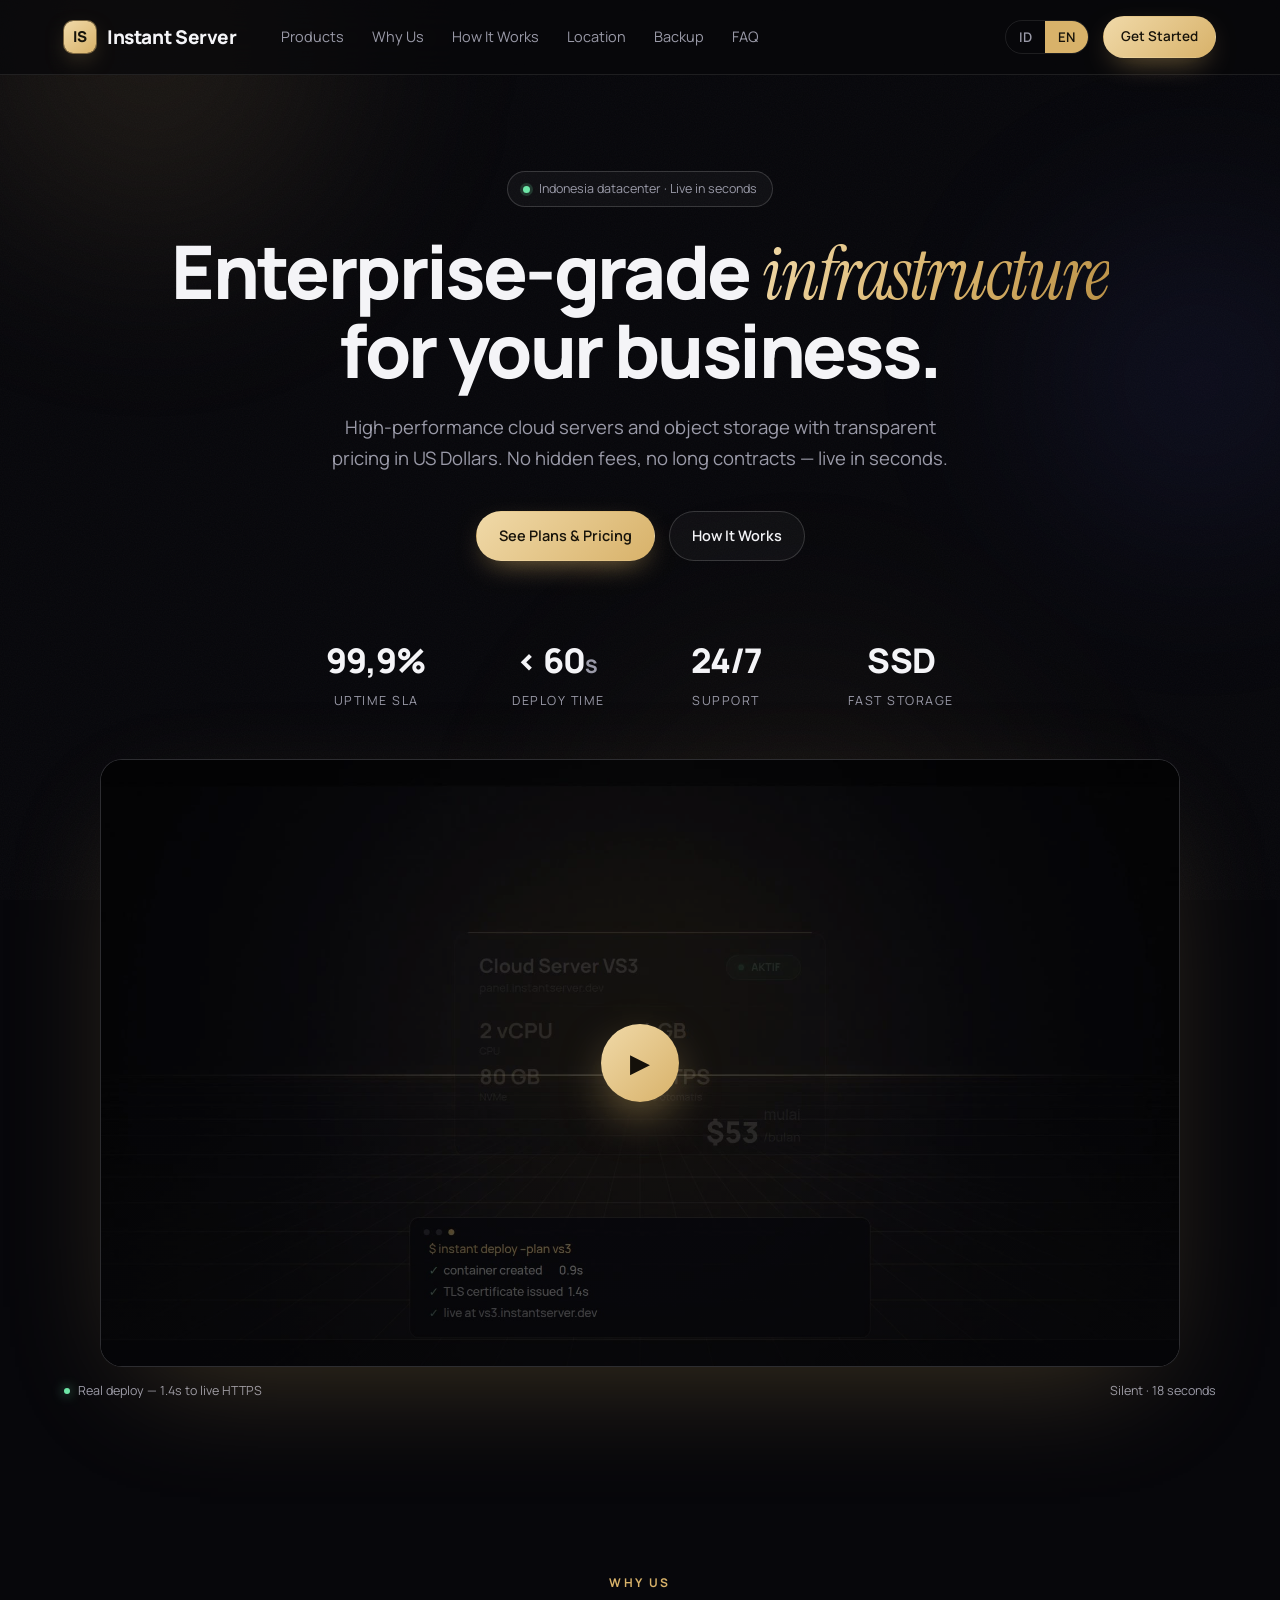
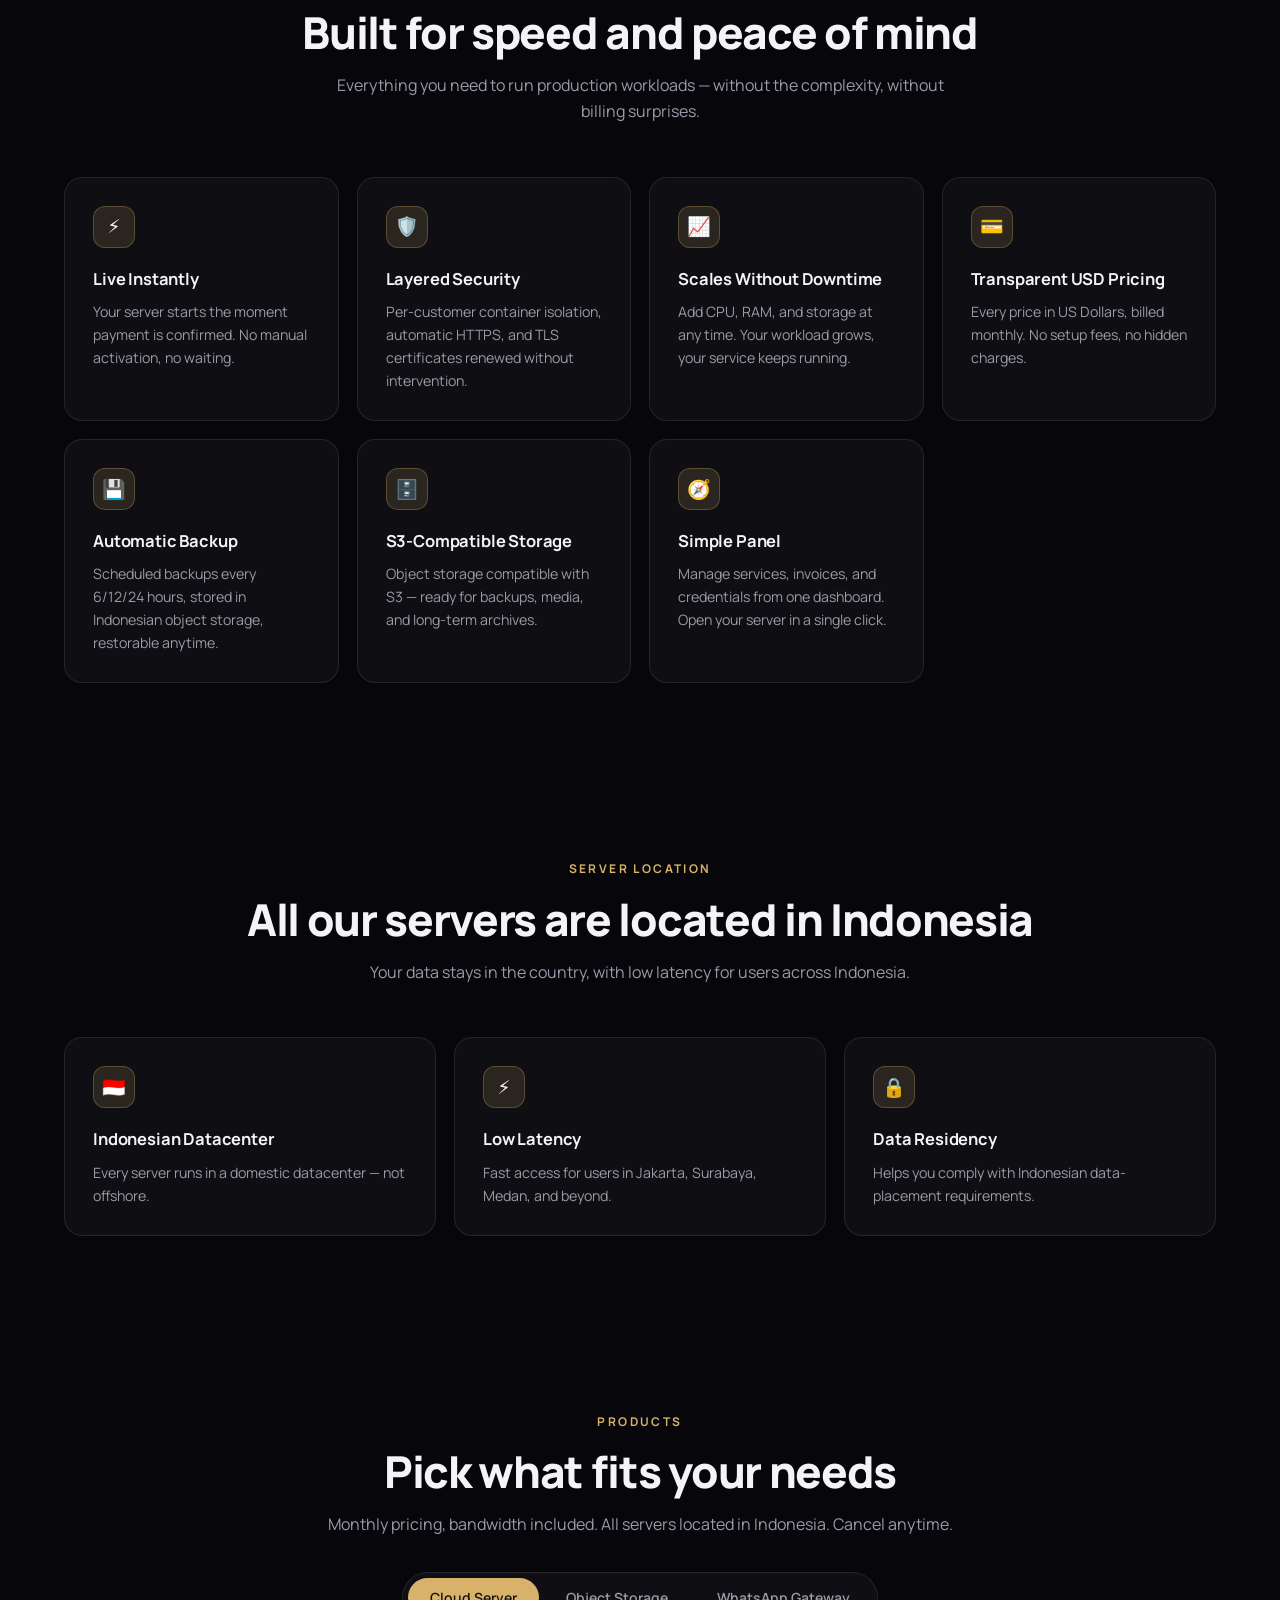
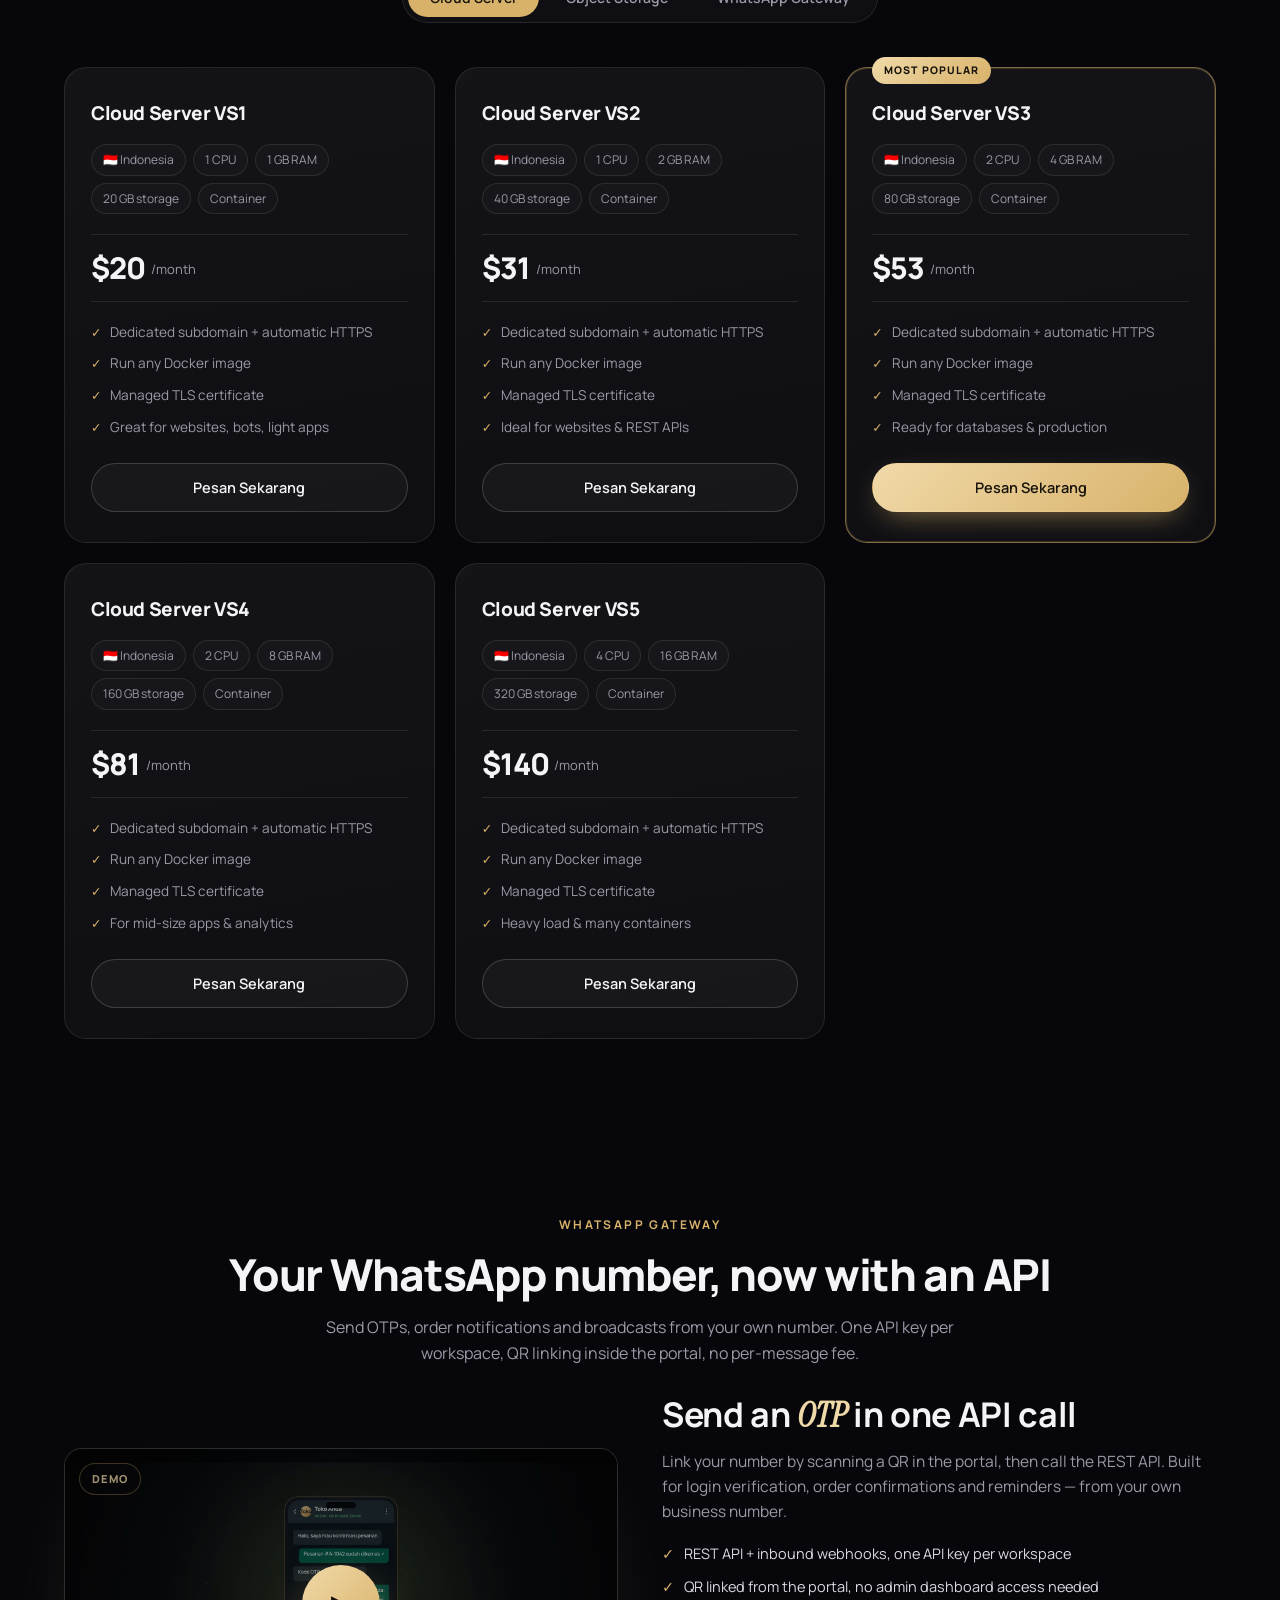
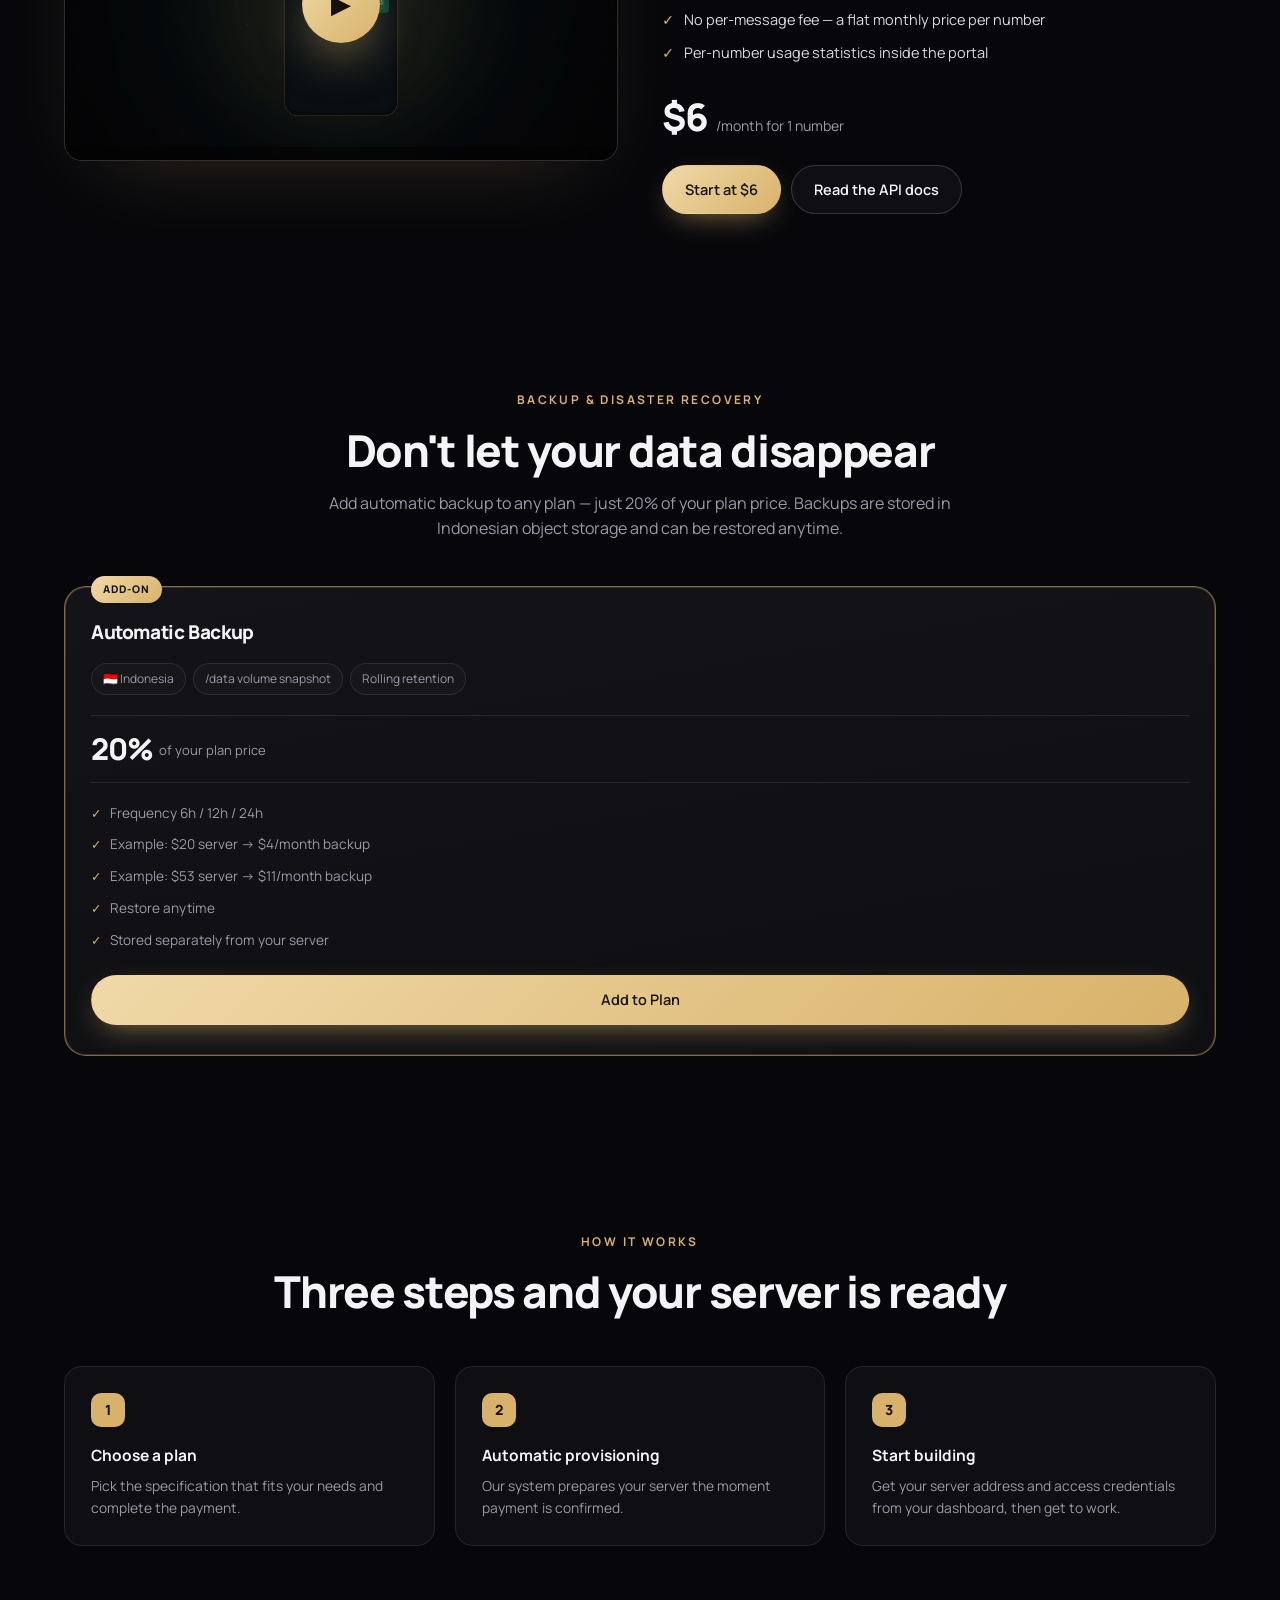
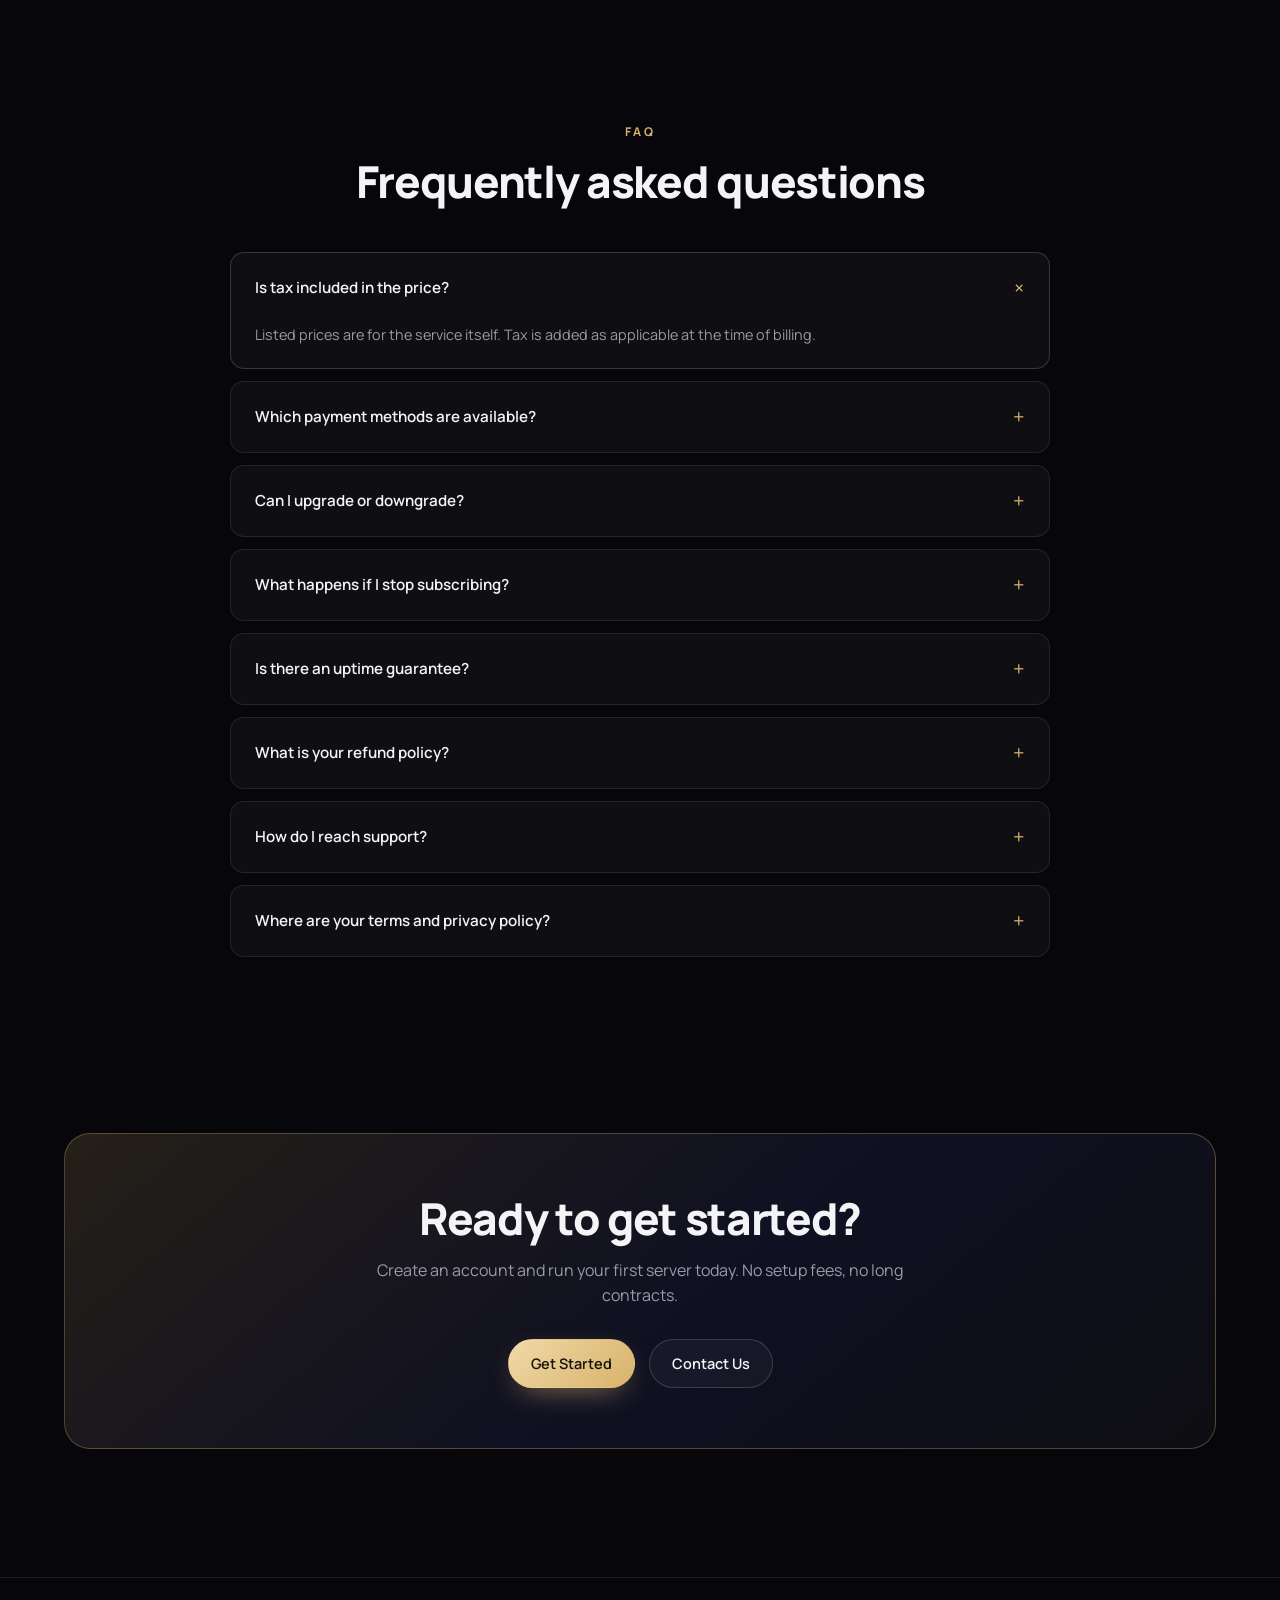
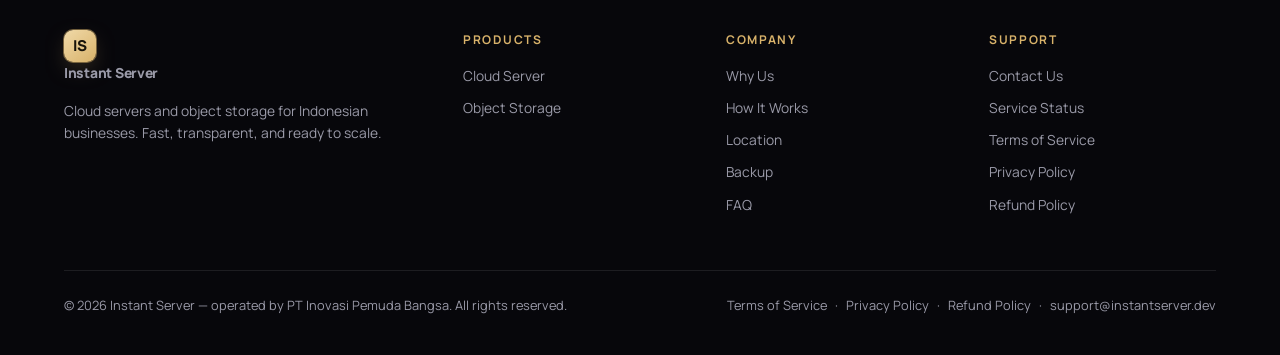
==== index.html @ 951af5a7 "Landing: motion layer + two promo reels (cloud server, WhatsApp gateway) - assets/motion.js: Motion " ====
<!DOCTYPE html>
<html lang="id" data-lang="id">
<head>
<meta charset="utf-8">
<meta name="viewport" content="width=device-width, initial-scale=1">
<title>Instant Server — Cloud Server & Object Storage Indonesia</title>
<meta name="description" content="Cloud server dan object storage berperforma tinggi dari Indonesia. Aktif dalam hitungan detik, harga transparan dalam Dolar AS.">
<link rel="preconnect" href="https://fonts.googleapis.com">
<link rel="preconnect" href="https://fonts.gstatic.com" crossorigin>
<link href="https://fonts.googleapis.com/css2?family=Manrope:wght@300;400;500;600;700;800&family=Instrument+Serif:ital@0;1&display=swap" rel="stylesheet">
<link rel="stylesheet" href="/assets/motion.css">
<style>
  :root{
    --bg:#07070b;
    --bg-2:#0c0c13;
    --panel:rgba(255,255,255,.035);
    --panel-2:rgba(255,255,255,.055);
    --line:rgba(255,255,255,.09);
    --line-2:rgba(255,255,255,.16);
    --text:#f4f4f7;
    --muted:#9a9aa8;
    --gold:#d8b26a;
    --gold-2:#f0d9a8;
    --gold-dim:rgba(216,178,106,.14);
    --ok:#6ee7a8;
    --radius:18px;
    --maxw:1200px;
  }
  *{box-sizing:border-box;margin:0;padding:0}
  html{scroll-behavior:smooth}
  body{
    background:var(--bg);color:var(--text);
    font-family:'Manrope',system-ui,-apple-system,'Segoe UI',sans-serif;
    font-weight:400;line-height:1.6;-webkit-font-smoothing:antialiased;
    overflow-x:hidden;
  }
  a{color:inherit;text-decoration:none}
  .wrap{max-width:var(--maxw);margin:0 auto;padding:0 24px}
  .serif{font-family:'Instrument Serif',Georgia,serif;font-weight:400}

  /* ---------- ambient background ---------- */
  .glow{position:fixed;inset:0;pointer-events:none;z-index:0;overflow:hidden}
  .glow i{position:absolute;display:block;border-radius:50%;filter:blur(90px);opacity:.5}
  .glow i:nth-child(1){width:620px;height:620px;top:-260px;left:-160px;background:radial-gradient(circle,rgba(216,178,106,.30),transparent 65%)}
  .glow i:nth-child(2){width:520px;height:520px;top:120px;right:-180px;background:radial-gradient(circle,rgba(88,101,242,.24),transparent 65%)}
  .glow i:nth-child(3){width:700px;height:700px;bottom:-320px;left:35%;background:radial-gradient(circle,rgba(216,178,106,.14),transparent 68%)}
  .grain{position:fixed;inset:0;z-index:1;pointer-events:none;opacity:.035;
    background-image:url("data:image/svg+xml,%3Csvg xmlns='http://www.w3.org/2000/svg' width='140' height='140'%3E%3Cfilter id='n'%3E%3CfeTurbulence type='fractalNoise' baseFrequency='.85' numOctaves='3'/%3E%3C/filter%3E%3Crect width='140' height='140' filter='url(%23n)'/%3E%3C/svg%3E")}
  main,header,footer{position:relative;z-index:2}

  /* ---------- nav ---------- */
  header{position:sticky;top:0;z-index:50;backdrop-filter:blur(18px);
    background:rgba(7,7,11,.72);border-bottom:1px solid var(--line)}
  .nav{display:flex;align-items:center;gap:32px;height:74px}
  .brand{display:flex;align-items:center;gap:11px;font-weight:800;letter-spacing:-.02em;font-size:19px}
  .mark{width:32px;height:32px;border-radius:9px;display:grid;place-items:center;
    background:linear-gradient(140deg,var(--gold-2),var(--gold));color:#17130a;font-weight:800;font-size:15px;
    box-shadow:0 0 0 1px rgba(216,178,106,.5),0 8px 24px -8px rgba(216,178,106,.6)}
  .nav-links{display:flex;gap:28px;margin-left:12px;font-size:14.5px;color:var(--muted)}
  .nav-links a{transition:color .2s}
  .nav-links a:hover{color:var(--text)}
  .nav-right{margin-left:auto;display:flex;align-items:center;gap:14px}
  .lang{display:flex;border:1px solid var(--line);border-radius:999px;overflow:hidden;font-size:12.5px;font-weight:600}
  .lang button{background:none;border:0;color:var(--muted);padding:7px 13px;cursor:pointer;font-family:inherit;font-weight:600;transition:.2s}
  .lang button.on{background:var(--gold);color:#17130a}
  .btn{display:inline-flex;align-items:center;gap:9px;padding:12px 22px;border-radius:999px;font-size:14.5px;
    font-weight:600;border:1px solid transparent;cursor:pointer;transition:.25s;font-family:inherit;white-space:nowrap}
  .btn-gold{background:linear-gradient(135deg,var(--gold-2),var(--gold));color:#17130a;
    box-shadow:0 10px 30px -12px rgba(216,178,106,.75)}
  .btn-gold:hover{transform:translateY(-2px);box-shadow:0 16px 38px -12px rgba(216,178,106,.85)}
  .btn-ghost{border-color:var(--line-2);color:var(--text);background:var(--panel)}
  .btn-ghost:hover{background:var(--panel-2);border-color:var(--gold)}
  .btn-sm{padding:9px 17px;font-size:13.5px}
  .burger{display:none;background:none;border:1px solid var(--line);border-radius:10px;color:var(--text);
    width:40px;height:38px;cursor:pointer;font-size:17px}

  /* ---------- hero ---------- */
  .hero{padding:96px 0 84px;text-align:center}
  .pill{display:inline-flex;align-items:center;gap:9px;padding:7px 15px;border-radius:999px;
    border:1px solid var(--line-2);background:var(--panel);font-size:12.5px;color:var(--muted);margin-bottom:26px}
  .dot{width:7px;height:7px;border-radius:50%;background:var(--ok);box-shadow:0 0 0 3px rgba(110,231,168,.18)}
  h1{font-size:clamp(38px,6.4vw,74px);line-height:1.03;letter-spacing:-.035em;font-weight:800}
  h1 .gold{background:linear-gradient(120deg,var(--gold-2),var(--gold) 55%,#b98f45);
    -webkit-background-clip:text;background-clip:text;color:transparent}
  h1 em{font-style:italic;font-weight:400}
  .sub{max-width:620px;margin:24px auto 0;color:var(--muted);font-size:clamp(15px,1.9vw,18.5px);line-height:1.65}
  .cta{display:flex;gap:14px;justify-content:center;flex-wrap:wrap;margin-top:38px}
  .stats{display:flex;justify-content:center;gap:clamp(28px,7vw,86px);margin-top:72px;flex-wrap:wrap}
  .stat b{display:block;font-size:clamp(24px,3.6vw,34px);font-weight:800;letter-spacing:-.03em}
  .stat span{font-size:12.5px;color:var(--muted);text-transform:uppercase;letter-spacing:.12em}

  /* ---------- section ---------- */
  section{padding:88px 0}
  .eyebrow{font-size:12px;letter-spacing:.2em;text-transform:uppercase;color:var(--gold);font-weight:700;margin-bottom:16px}
  h2{font-size:clamp(28px,4vw,44px);line-height:1.12;letter-spacing:-.03em;font-weight:800}
  .lead{color:var(--muted);max-width:640px;margin-top:16px;font-size:16px}
  .center{text-align:center}
  .center .lead{margin-left:auto;margin-right:auto}

  /* ---------- features ---------- */
  .feats{display:grid;grid-template-columns:repeat(auto-fit,minmax(270px,1fr));gap:18px;margin-top:52px}
  .feat{background:var(--panel);border:1px solid var(--line);border-radius:var(--radius);padding:28px;
    transition:.3s;position:relative;overflow:hidden}
  .feat:hover{border-color:var(--line-2);background:var(--panel-2);transform:translateY(-3px)}
  .feat .ico{width:42px;height:42px;border-radius:12px;display:grid;place-items:center;margin-bottom:18px;
    background:var(--gold-dim);border:1px solid rgba(216,178,106,.28);font-size:19px}
  .feat h3{font-size:16.5px;font-weight:700;margin-bottom:8px;letter-spacing:-.01em}
  .feat p{color:var(--muted);font-size:14.2px;line-height:1.62}

  /* ---------- products ---------- */
  .tabs{display:inline-flex;gap:5px;padding:5px;border-radius:999px;border:1px solid var(--line);
    background:var(--panel);margin:34px auto 0}
  .tab{background:none;border:0;color:var(--muted);padding:10px 22px;border-radius:999px;cursor:pointer;
    font-family:inherit;font-size:14px;font-weight:600;transition:.22s}
  .tab.on{background:var(--gold);color:#17130a}
  .grid{display:grid;grid-template-columns:repeat(auto-fit,minmax(285px,1fr));gap:20px;margin-top:44px}
  .card{background:linear-gradient(170deg,var(--panel-2),var(--panel));border:1px solid var(--line);
    border-radius:22px;padding:30px 26px;display:flex;flex-direction:column;position:relative;transition:.32s}
  .card:hover{transform:translateY(-5px);border-color:rgba(216,178,106,.45);
    box-shadow:0 26px 60px -30px rgba(216,178,106,.42)}
  .card.hot{border-color:rgba(216,178,106,.55);box-shadow:0 0 0 1px rgba(216,178,106,.2) inset}
  .tag{position:absolute;top:-11px;left:26px;background:linear-gradient(135deg,var(--gold-2),var(--gold));
    color:#17130a;font-size:10.5px;font-weight:800;letter-spacing:.1em;text-transform:uppercase;
    padding:5px 12px;border-radius:999px}
  .card h3{font-size:19px;font-weight:800;letter-spacing:-.02em}
  .spec{display:flex;flex-wrap:wrap;gap:7px;margin:16px 0 20px}
  .spec span{font-size:12px;padding:5px 11px;border-radius:999px;border:1px solid var(--line);
    color:var(--muted);background:rgba(255,255,255,.02)}
  .price{display:flex;align-items:flex-end;gap:6px;padding:18px 0;border-top:1px solid var(--line);
    border-bottom:1px solid var(--line)}
  .price b{font-size:30px;font-weight:800;letter-spacing:-.035em;line-height:1}
  .price i{font-style:normal;color:var(--muted);font-size:13px;padding-bottom:3px}
  .card ul{list-style:none;margin:20px 0 24px;display:grid;gap:10px;font-size:13.6px;color:var(--muted)}
  .card li{display:flex;gap:9px;align-items:flex-start}
  .card li::before{content:"✓";color:var(--gold);font-weight:800;font-size:12.5px;margin-top:1px}
  .card .btn{margin-top:auto;justify-content:center}

  /* ---------- steps ---------- */
  .steps{display:grid;grid-template-columns:repeat(auto-fit,minmax(230px,1fr));gap:20px;margin-top:50px}
  .step{padding:26px;border-radius:var(--radius);border:1px solid var(--line);background:var(--panel)}
  .step b{display:grid;place-items:center;width:34px;height:34px;border-radius:10px;margin-bottom:16px;
    background:var(--gold);color:#17130a;font-size:14px;font-weight:800}
  .step h4{font-size:15.5px;font-weight:700;margin-bottom:7px}
  .step p{color:var(--muted);font-size:13.8px}

  /* ---------- faq ---------- */
  .faq{max-width:820px;margin:46px auto 0;display:grid;gap:12px}
  details{border:1px solid var(--line);border-radius:14px;background:var(--panel);overflow:hidden}
  details[open]{border-color:var(--line-2)}
  summary{padding:19px 24px;cursor:pointer;font-weight:600;font-size:15.2px;list-style:none;
    display:flex;justify-content:space-between;align-items:center;gap:16px}
  summary::-webkit-details-marker{display:none}
  summary::after{content:"+";color:var(--gold);font-size:20px;font-weight:400;transition:.2s}
  details[open] summary::after{transform:rotate(45deg)}
  details p{padding:0 24px 22px;color:var(--muted);font-size:14.4px}

  /* ---------- cta band ---------- */
  .band{border-radius:26px;padding:60px 40px;text-align:center;position:relative;overflow:hidden;
    border:1px solid rgba(216,178,106,.32);
    background:linear-gradient(140deg,rgba(216,178,106,.14),rgba(88,101,242,.10) 55%,rgba(255,255,255,.03))}
  .band h2{margin-bottom:14px}
  .band p{color:var(--muted);max-width:560px;margin:0 auto 30px}

  /* ---------- footer ---------- */
  footer{border-top:1px solid var(--line);padding:52px 0 40px;margin-top:40px}
  .fgrid{display:grid;grid-template-columns:1.6fr 1fr 1fr 1fr;gap:36px}
  .fcol h5{font-size:12px;text-transform:uppercase;letter-spacing:.14em;color:var(--gold);margin-bottom:16px;font-weight:700}
  .fcol a,.fcol p{display:block;color:var(--muted);font-size:13.8px;margin-bottom:10px;transition:.2s}
  .fcol a:hover{color:var(--text)}
  .fbot{margin-top:44px;padding-top:24px;border-top:1px solid var(--line);display:flex;
    justify-content:space-between;gap:18px;flex-wrap:wrap;color:var(--muted);font-size:12.8px}
  .fbot a{color:var(--muted)}
  .fbot a:hover{color:var(--gold)}
  .flegal{display:inline-flex;flex-wrap:wrap;gap:6px 8px;align-items:center}

  @media (max-width:880px){
    .nav-links{display:none}
    .burger{display:block}
    .fgrid{grid-template-columns:1fr 1fr}
  }
  @media (max-width:560px){
    .hero{padding:64px 0 56px}
    section{padding:64px 0}
    .band{padding:44px 22px}
    .fgrid{grid-template-columns:1fr}
    .nav-right .btn{display:none}
  }
</style>
</head>
<body>
<div class="glow"><i></i><i></i><i></i></div>
<div class="grain"></div>

<header>
  <div class="wrap nav">
    <a class="brand" href="#top"><span class="mark">IS</span> Instant Server</a>
    <nav class="nav-links">
      <a href="#produk" data-i18n="nav_products">Produk</a>
      <a href="#fitur" data-i18n="nav_features">Keunggulan</a>
      <a href="#cara" data-i18n="nav_how">Cara Kerja</a>
      <a href="#lokasi" data-i18n="nav_location">Lokasi</a>
      <a href="#backup" data-i18n="nav_backup">Backup</a>
      <a href="#faq">FAQ</a>
    </nav>
    <div class="nav-right">
      <div class="lang" role="group" aria-label="Language">
        <button id="lang-id" class="on" onclick="setLang('id')">ID</button>
        <button id="lang-en" onclick="setLang('en')">EN</button>
      </div>
      <a class="btn btn-gold btn-sm" href="https://panel.instantserver.dev/register" data-i18n="nav_cta">Mulai Sekarang</a>
      <button class="burger" onclick="document.querySelector('.nav-links').style.display='flex'" aria-label="Menu">☰</button>
    </div>
  </div>
</header>

<main id="top">
  <!-- HERO -->
  <section class="hero">
    <div class="wrap">
      <div class="pill"><span class="dot"></span><span data-i18n="hero_pill">Datacenter Indonesia · Aktif dalam hitungan detik</span></div>
      <h1>
        <span data-i18n="hero_t1">Infrastruktur kelas</span>
        <span class="gold serif"><em data-i18n="hero_t2">enterprise</em></span><br>
        <span data-i18n="hero_t3">untuk bisnis Anda.</span>
      </h1>
      <p class="sub" data-i18n="hero_sub">Cloud server dan object storage berperforma tinggi, dengan harga transparan dalam Dolar AS. Tanpa biaya tersembunyi, tanpa kontrak panjang — aktif dalam hitungan detik.</p>
      <div class="cta">
        <a class="btn btn-gold" href="https://panel.instantserver.dev/products/cloud-server" data-i18n="hero_cta1">Lihat Paket &amp; Harga</a>
        <a class="btn btn-ghost" href="#cara" data-i18n="hero_cta2">Cara Kerja</a>
      </div>
      <div class="stats">
        <div class="stat"><b>99,9%</b><span data-i18n="stat_uptime">Uptime SLA</span></div>
        <div class="stat"><b>&lt; 60<span style="font-size:.55em">s</span></b><span data-i18n="stat_deploy">Waktu Aktif</span></div>
        <div class="stat"><b>24/7</b><span data-i18n="stat_support">Dukungan</span></div>
        <div class="stat"><b>SSD</b><span data-i18n="stat_disk">Penyimpanan cepat</span></div>
      </div>

      <!-- HERO REEL -->
      <div class="reel-hero" data-reveal data-reveal-y="34">
        <video id="reel-vps" class="reel-video"
               poster="/assets/video/vps-poster.jpg"
               preload="none" muted playsinline loop
               aria-label="Instant Server — cloud server dalam hitungan detik">
          <source src="/assets/video/vps.webm" type="video/webm">
          <source src="/assets/video/vps.mp4" type="video/mp4">
        </video>
        <button class="reel-play" id="reel-play" type="button" aria-label="Putar video">
          <span>▶</span>
        </button>
      </div>
      <div class="reel-cap" data-reveal data-reveal-y="18">
        <span class="dotline"><i></i><span data-i18n="reel_cap1">Deploy sungguhan — 1,4 detik sampai HTTPS aktif</span></span>
        <span data-i18n="reel_cap2">Tanpa suara · 18 detik</span>
      </div>
    </div>
  </section>

  <!-- FEATURES -->
  <section id="fitur">
    <div class="wrap">
      <div class="center">
        <div class="eyebrow" data-i18n="feat_eyebrow">Keunggulan</div>
        <h2 data-i18n="feat_title">Dibangun untuk kecepatan dan ketenangan</h2>
        <p class="lead" data-i18n="feat_lead">Semua yang Anda butuhkan untuk menjalankan aplikasi produksi — tanpa kerumitan, tanpa kejutan di tagihan.</p>
      </div>
      <div class="feats">
        <div class="feat"><div class="ico">⚡</div><h3 data-i18n="f1t">Aktif Seketika</h3><p data-i18n="f1d">Server Anda langsung berjalan begitu pembayaran terkonfirmasi. Tidak perlu menunggu aktivasi manual.</p></div>
        <div class="feat"><div class="ico">🛡️</div><h3 data-i18n="f2t">Keamanan Berlapis</h3><p data-i18n="f2d">Isolasi container per pelanggan, HTTPS otomatis, dan sertifikat TLS yang diperbarui tanpa intervensi.</p></div>
        <div class="feat"><div class="ico">📈</div><h3 data-i18n="f3t">Skalabel Tanpa Henti</h3><p data-i18n="f3d">Naikkan CPU, RAM, dan penyimpanan kapan saja. Beban kerja Anda tumbuh, layanan tetap berjalan.</p></div>
        <div class="feat"><div class="ico">💳</div><h3 data-i18n="f4t">Harga Dolar Transparan</h3><p data-i18n="f4d">Semua harga dalam Dolar AS, ditagih bulanan. Tanpa biaya setup, tanpa biaya tersembunyi.</p></div>
        <div class="feat"><div class="ico">💾</div><h3 data-i18n="f7t">Backup Otomatis</h3><p data-i18n="f7d">Backup terjadwal tiap 6/12/24 jam, tersimpan di object storage Indonesia, siap dipulihkan kapan saja.</p></div>
        <div class="feat"><div class="ico">🗄️</div><h3 data-i18n="f5t">Storage S3-Compatible</h3><p data-i18n="f5d">Object storage yang kompatibel dengan S3 — siap dipakai untuk backup, media, dan arsip jangka panjang.</p></div>
        <div class="feat"><div class="ico">🧭</div><h3 data-i18n="f6t">Panel Sederhana</h3><p data-i18n="f6d">Kelola layanan, tagihan, dan kredensial dari satu dasbor. Buka server Anda dengan satu klik.</p></div>
      </div>
    </div>
  </section>


  <!-- LOCATION -->
  <section id="lokasi">
    <div class="wrap">
      <div class="center">
        <div class="eyebrow" data-i18n="loc_eyebrow">Lokasi Server</div>
        <h2 data-i18n="loc_title">Semua server kami berada di Indonesia</h2>
        <p class="lead" data-i18n="loc_lead">Data Anda tersimpan di dalam negeri, dengan latensi rendah ke pengguna di seluruh Indonesia.</p>
      </div>
      <div class="feats">
        <div class="feat"><div class="ico">🇮🇩</div><h3 data-i18n="l1t">Datacenter Indonesia</h3><p data-i18n="l1d">Seluruh server beroperasi di datacenter dalam negeri — bukan luar negeri.</p></div>
        <div class="feat"><div class="ico">⚡</div><h3 data-i18n="l2t">Latensi Rendah</h3><p data-i18n="l2d">Akses cepat untuk pengguna di Jakarta, Surabaya, Medan, dan kota lainnya.</p></div>
        <div class="feat"><div class="ico">🔒</div><h3 data-i18n="l3t">Data di Dalam Negeri</h3><p data-i18n="l3d">Membantu kepatuhan Anda terhadap ketentuan penempatan data di Indonesia.</p></div>
      </div>
    </div>
  </section>

  <!-- PRODUCTS -->
  <section id="produk">
    <div class="wrap">
      <div class="center">
        <div class="eyebrow" data-i18n="prod_eyebrow">Produk</div>
        <h2 data-i18n="prod_title">Pilih yang sesuai kebutuhan Anda</h2>
        <p class="lead" data-i18n="prod_lead">Harga per bulan, sudah termasuk bandwidth. Bisa berhenti kapan saja.</p>
        <div class="tabs">
          <button class="tab on" data-cat="vps" onclick="showCat('vps',this)" data-i18n="tab_vps">Cloud Server</button>
          <button class="tab" data-cat="sto" onclick="showCat('sto',this)" data-i18n="tab_sto">Object Storage</button>
          <button class="tab" data-cat="wa" onclick="showCat('wa',this)" data-i18n="tab_wa">WhatsApp Gateway</button>
        </div>
      </div>

      <div class="grid" id="grid-vps">
        <div class="card">
          <h3>Cloud Server VS1</h3>
          <div class="spec"><span data-i18n="loc_id">🇮🇩 Indonesia</span><span>1 CPU</span><span>1 GB RAM</span><span>20 GB storage</span><span>Container</span></div>
          <div class="price"><b>$20</b><i data-i18n="per_month">/bulan</i></div>
          <ul>
            <li data-i18n="v_li1">Subdomain khusus + HTTPS otomatis</li>
            <li data-i18n="v_li2">Jalankan image Docker apa pun</li>
            <li data-i18n="v_li3">HTTPS otomatis + sertifikat TLS</li>
            <li data-i18n="v_li4">Cocok untuk web, bot, aplikasi ringan</li>
          </ul>
          <a class="btn btn-ghost" href="https://panel.instantserver.dev/products/cloud-server/cloud-server-vs1/checkout">Pesan Sekarang</a>
        </div>
        <div class="card">
          <h3>Cloud Server VS2</h3>
          <div class="spec"><span data-i18n="loc_id">🇮🇩 Indonesia</span><span>1 CPU</span><span>2 GB RAM</span><span>40 GB storage</span><span>Container</span></div>
          <div class="price"><b>$31</b><i data-i18n="per_month">/bulan</i></div>
          <ul>
            <li data-i18n="v_li1">Subdomain khusus + HTTPS otomatis</li>
            <li data-i18n="v_li2">Jalankan image Docker apa pun</li>
            <li data-i18n="v_li3">HTTPS otomatis + sertifikat TLS</li>
            <li data-i18n="v_li5">Ideal untuk website &amp; REST API</li>
          </ul>
          <a class="btn btn-ghost" href="https://panel.instantserver.dev/products/cloud-server/cloud-server-vs2/checkout">Pesan Sekarang</a>
        </div>
        <div class="card hot">
          <span class="tag" data-i18n="popular">Paling Populer</span>
          <h3>Cloud Server VS3</h3>
          <div class="spec"><span data-i18n="loc_id">🇮🇩 Indonesia</span><span>2 CPU</span><span>4 GB RAM</span><span>80 GB storage</span><span>Container</span></div>
          <div class="price"><b>$53</b><i data-i18n="per_month">/bulan</i></div>
          <ul>
            <li data-i18n="v_li1">Subdomain khusus + HTTPS otomatis</li>
            <li data-i18n="v_li2">Jalankan image Docker apa pun</li>
            <li data-i18n="v_li3">HTTPS otomatis + sertifikat TLS</li>
            <li data-i18n="v_li6">Siap untuk database &amp; produksi</li>
          </ul>
          <a class="btn btn-gold" href="https://panel.instantserver.dev/products/cloud-server/cloud-server-vs3/checkout">Pesan Sekarang</a>
        </div>
        <div class="card">
          <h3>Cloud Server VS4</h3>
          <div class="spec"><span data-i18n="loc_id">🇮🇩 Indonesia</span><span>2 CPU</span><span>8 GB RAM</span><span>160 GB storage</span><span>Container</span></div>
          <div class="price"><b>$81</b><i data-i18n="per_month">/bulan</i></div>
          <ul>
            <li data-i18n="v_li1">Subdomain khusus + HTTPS otomatis</li>
            <li data-i18n="v_li2">Jalankan image Docker apa pun</li>
            <li data-i18n="v_li3">HTTPS otomatis + sertifikat TLS</li>
            <li data-i18n="v_li7">Untuk aplikasi menengah &amp; analitik</li>
          </ul>
          <a class="btn btn-ghost" href="https://panel.instantserver.dev/products/cloud-server/cloud-server-vs4/checkout">Pesan Sekarang</a>
        </div>
        <div class="card">
          <h3>Cloud Server VS5</h3>
          <div class="spec"><span data-i18n="loc_id">🇮🇩 Indonesia</span><span>4 CPU</span><span>16 GB RAM</span><span>320 GB storage</span><span>Container</span></div>
          <div class="price"><b>$140</b><i data-i18n="per_month">/bulan</i></div>
          <ul>
            <li data-i18n="v_li1">Subdomain khusus + HTTPS otomatis</li>
            <li data-i18n="v_li2">Jalankan image Docker apa pun</li>
            <li data-i18n="v_li3">HTTPS otomatis + sertifikat TLS</li>
            <li data-i18n="v_li8">Beban tinggi &amp; banyak container</li>
          </ul>
          <a class="btn btn-ghost" href="https://panel.instantserver.dev/products/cloud-server/cloud-server-vs5/checkout">Pesan Sekarang</a>
        </div>
      </div>

      <div class="grid" id="grid-sto" style="display:none">
        <div class="card">
          <h3>Object Storage ST1</h3>
          <div class="spec"><span data-i18n="loc_id">🇮🇩 Indonesia</span><span>500 GB</span><span>S3-compatible</span><span>1 TB transfer</span></div>
          <div class="price"><b>$17</b><i data-i18n="per_month">/bulan</i></div>
          <ul>
            <li data-i18n="s_li1">…</li>
            <li data-i18n="s_li2">…</li>
            <li data-i18n="s_li3">…</li>
            <li data-i18n="s_li4">…</li>
          </ul>
          <a class="btn btn-ghost" href="https://panel.instantserver.dev/products/object-storage/object-storage-st1/checkout">Pesan Sekarang</a>
        </div>
        <div class="card hot">
          <span class="tag" data-i18n="popular">Paling Populer</span>
          <h3>Object Storage ST2</h3>
          <div class="spec"><span data-i18n="loc_id">🇮🇩 Indonesia</span><span>1 TB</span><span>S3-compatible</span><span>2 TB transfer</span></div>
          <div class="price"><b>$31</b><i data-i18n="per_month">/bulan</i></div>
          <ul>
            <li data-i18n="s_li1">…</li>
            <li data-i18n="s_li5">…</li>
            <li data-i18n="s_li3">…</li>
            <li data-i18n="s_li4">…</li>
          </ul>
          <a class="btn btn-gold" href="https://panel.instantserver.dev/products/object-storage/object-storage-st2/checkout">Pesan Sekarang</a>
        </div>
        <div class="card">
          <h3>Object Storage ST5</h3>
          <div class="spec"><span data-i18n="loc_id">🇮🇩 Indonesia</span><span>2 TB</span><span>S3-compatible</span><span>4 TB transfer</span></div>
          <div class="price"><b>$48</b><i data-i18n="per_month">/bulan</i></div>
          <ul>
            <li data-i18n="s_li1">…</li>
            <li data-i18n="s_li5">…</li>
            <li data-i18n="s_li3">…</li>
            <li data-i18n="s_li4">…</li>
          </ul>
          <a class="btn btn-ghost" href="https://panel.instantserver.dev/products/object-storage/object-storage-st5/checkout">Pesan Sekarang</a>
        </div>
        <div class="card">
          <h3>Object Storage ST3</h3>
          <div class="spec"><span data-i18n="loc_id">🇮🇩 Indonesia</span><span>3 TB</span><span>S3-compatible</span><span>6 TB transfer</span></div>
          <div class="price"><b>$64</b><i data-i18n="per_month">/bulan</i></div>
          <ul>
            <li data-i18n="s_li1">…</li>
            <li data-i18n="s_li6">…</li>
            <li data-i18n="s_li3">…</li>
            <li data-i18n="s_li4">…</li>
          </ul>
          <a class="btn btn-ghost" href="https://panel.instantserver.dev/products/object-storage/object-storage-st3/checkout">Pesan Sekarang</a>
        </div>
        <div class="card">
          <h3>Object Storage ST4</h3>
          <div class="spec"><span data-i18n="loc_id">🇮🇩 Indonesia</span><span>5 TB</span><span>S3-compatible</span><span>10 TB transfer</span></div>
          <div class="price"><b>$101</b><i data-i18n="per_month">/bulan</i></div>
          <ul>
            <li data-i18n="s_li1">…</li>
            <li data-i18n="s_li6">…</li>
            <li data-i18n="s_li3">…</li>
            <li data-i18n="s_li4">…</li>
          </ul>
          <a class="btn btn-ghost" href="https://panel.instantserver.dev/products/object-storage/object-storage-st4/checkout">Pesan Sekarang</a>
        </div>
      </div>

      <div class="grid" id="grid-wa" style="display:none">
        <div class="card">
          <h3>WA Starter</h3>
          <div class="spec"><span data-i18n="loc_id">🇮🇩 Indonesia</span><span data-i18n="wa_n1">1 nomor</span><span data-i18n="wa_spec_api">REST API</span><span data-i18n="wa_spec_hook">Webhook</span></div>
          <div class="price"><b>$6</b><i data-i18n="per_month">/bulan</i></div>
          <ul>
            <li data-i18n="wa_li1">1 nomor WhatsApp, tanpa batas pesan</li>
            <li data-i18n="wa_li2">API key khusus per workspace</li>
            <li data-i18n="wa_li3">Scan QR langsung dari portal</li>
            <li data-i18n="wa_li4">Cocok untuk OTP &amp; notifikasi pesanan</li>
          </ul>
          <a class="btn btn-ghost" href="https://panel.instantserver.dev/products/whatsapp/wa-starter/checkout">Pesan Sekarang</a>
        </div>
        <div class="card hot">
          <span class="tag" data-i18n="popular">Paling Populer</span>
          <h3>WA Business</h3>
          <div class="spec"><span data-i18n="loc_id">🇮🇩 Indonesia</span><span data-i18n="wa_n3">3 nomor</span><span data-i18n="wa_spec_api">REST API</span><span data-i18n="wa_spec_hook">Webhook</span></div>
          <div class="price"><b>$15</b><i data-i18n="per_month">/bulan</i></div>
          <ul>
            <li data-i18n="wa_li5">3 nomor: CS, notifikasi, dan OTP terpisah</li>
            <li data-i18n="wa_li2">API key khusus per workspace</li>
            <li data-i18n="wa_li3">Scan QR langsung dari portal</li>
            <li data-i18n="wa_li6">Statistik pemakaian per nomor</li>
          </ul>
          <a class="btn btn-gold" href="https://panel.instantserver.dev/products/whatsapp/wa-business/checkout">Pesan Sekarang</a>
        </div>
        <div class="card">
          <h3>WA Scale</h3>
          <div class="spec"><span data-i18n="loc_id">🇮🇩 Indonesia</span><span data-i18n="wa_n10">10 nomor</span><span data-i18n="wa_spec_api">REST API</span><span data-i18n="wa_spec_hook">Webhook</span></div>
          <div class="price"><b>$45</b><i data-i18n="per_month">/bulan</i></div>
          <ul>
            <li data-i18n="wa_li7">10 nomor untuk agensi &amp; multi-cabang</li>
            <li data-i18n="wa_li2">API key khusus per workspace</li>
            <li data-i18n="wa_li3">Scan QR langsung dari portal</li>
            <li data-i18n="wa_li8">Harga per nomor paling murah</li>
          </ul>
          <a class="btn btn-ghost" href="https://panel.instantserver.dev/products/whatsapp/wa-scale/checkout">Pesan Sekarang</a>
        </div>
      </div>
    </div>
  </section>


  <!-- WHATSAPP SHOWCASE -->
  <section id="whatsapp">
    <div class="wrap">
      <div class="center">
        <div class="eyebrow" data-i18n="wa_eyebrow">WhatsApp Gateway</div>
        <h2 data-i18n="wa_title">Nomor WhatsApp Anda, sekarang punya API</h2>
        <p class="lead" data-i18n="wa_lead">Kirim OTP, notifikasi pesanan, dan pesan broadcast dari nomor Anda sendiri. Satu API key per workspace, QR langsung dari portal, tanpa biaya per pesan.</p>
      </div>

      <div class="showcase">
        <div class="sc-media" data-reveal data-reveal-y="40">
          <span class="badge" data-i18n="wa_badge">Demo</span>
          <video id="reel-wa" class="reel-video"
                 poster="/assets/video/wa-poster.jpg"
                 preload="none" muted playsinline loop
                 aria-label="WhatsApp Gateway — kirim OTP lewat API">
            <source src="/assets/video/wa.webm" type="video/webm">
            <source src="/assets/video/wa.mp4" type="video/mp4">
          </video>
          <button class="reel-play" data-play="reel-wa" type="button" aria-label="Putar video">
            <span>▶</span>
          </button>
        </div>

        <div class="sc-copy" data-reveal data-reveal-y="40">
          <h3 data-i18n-html="wa_h3">Kirim <em>OTP</em> dalam satu panggilan API</h3>
          <p data-i18n="wa_p">Tautkan nomor Anda lewat scan QR di portal, lalu panggil REST API. Cocok untuk verifikasi login, konfirmasi pesanan, dan pengingat — dari nomor bisnis Anda sendiri.</p>
          <ul class="sc-list">
            <li><b>✓</b><span data-i18n="wa_f1">REST API + webhook masuk, satu API key per workspace</span></li>
            <li><b>✓</b><span data-i18n="wa_f2">QR ditautkan dari portal, tanpa akses dashboard admin</span></li>
            <li><b>✓</b><span data-i18n="wa_f3">Tanpa biaya per pesan — hanya biaya bulanan per nomor</span></li>
            <li><b>✓</b><span data-i18n="wa_f4">Statistik pemakaian per nomor di dalam portal</span></li>
          </ul>
          <div class="sc-price">
            <b>$6</b><span data-i18n="wa_from">/bulan untuk 1 nomor</span>
          </div>
          <div class="sc-cta">
            <a class="btn btn-gold" href="https://panel.instantserver.dev/products/whatsapp/wa-starter/checkout" data-i18n="wa_cta1">Mulai dari $6</a>
            <a class="btn btn-ghost" href="https://instantserver.dev/whatsapp-api" data-i18n="wa_cta2">Baca dokumentasi API</a>
          </div>
        </div>
      </div>
    </div>
  </section>

  <!-- BACKUP -->
  <section id="backup">
    <div class="wrap">
      <div class="center">
        <div class="eyebrow" data-i18n="bk_eyebrow">Backup &amp; Disaster Recovery</div>
        <h2 data-i18n="bk_title">Jangan biarkan data Anda hilang</h2>
        <p class="lead" data-i18n="bk_lead">Tambahkan backup otomatis ke paket apa pun — hanya 20% dari harga paket Anda. Backup disimpan di object storage Indonesia dan bisa dipulihkan kapan saja.</p>
      </div>
      <div class="grid" style="margin-top:44px">
        <div class="card hot">
          <span class="tag" data-i18n="bk_tag">Add-on</span>
          <h3 data-i18n="bk_name">Backup Otomatis</h3>
          <div class="spec"><span data-i18n="loc_id">🇮🇩 Indonesia</span><span data-i18n="bk_s1">Snapshot volume /data</span><span data-i18n="bk_s2">Retensi bergulir</span></div>
          <div class="price"><b data-i18n="bk_price">20%</b><i data-i18n="bk_of">dari harga paket Anda</i></div>
          <ul>
            <li data-i18n="bk_l1">Frekuensi 6 jam / 12 jam / 24 jam</li>
            <li data-i18n="bk_l2">Contoh: server $20 → backup $4/bulan</li>
            <li data-i18n="bk_l3">Contoh: server $53 → backup $11/bulan</li>
            <li data-i18n="bk_l4">Pemulihan (restore) kapan saja</li>
            <li data-i18n="bk_l5">Tersimpan terpisah dari server Anda</li>
          </ul>
          <a class="btn btn-gold" href="#produk" data-i18n="bk_cta">Tambah ke Paket</a>
        </div>
      </div>
    </div>
  </section>

  <!-- HOW -->
  <section id="cara">
    <div class="wrap">
      <div class="center">
        <div class="eyebrow" data-i18n="how_eyebrow">Cara Kerja</div>
        <h2 data-i18n="how_title">Tiga langkah, server Anda siap</h2>
      </div>
      <div class="steps">
        <div class="step"><b>1</b><h4 data-i18n="h1t">Pilih paket</h4><p data-i18n="h1d">Tentukan spesifikasi yang sesuai kebutuhan Anda dan selesaikan pembayaran.</p></div>
        <div class="step"><b>2</b><h4 data-i18n="h2t">Provisioning otomatis</h4><p data-i18n="h2d">Sistem kami menyiapkan server Anda seketika setelah pembayaran terkonfirmasi.</p></div>
        <div class="step"><b>3</b><h4 data-i18n="h3t">Langsung pakai</h4><p data-i18n="h3d">Terima alamat server dan kredensial akses dari dasbor Anda, lalu mulai bekerja.</p></div>
      </div>
    </div>
  </section>

  <!-- FAQ -->
  <section id="faq">
    <div class="wrap">
      <div class="center">
        <div class="eyebrow">FAQ</div>
        <h2 data-i18n="faq_title">Pertanyaan yang sering diajukan</h2>
      </div>
      <div class="faq">
        <details open><summary data-i18n="q1">Apakah harga sudah termasuk PPN?</summary><p data-i18n="a1">Harga yang tertera adalah harga layanan. Pajak ditambahkan sesuai ketentuan yang berlaku pada saat penagihan.</p></details>
        <details><summary data-i18n="q2">Metode pembayaran apa yang tersedia?</summary><p data-i18n="a2">Kami mendukung transfer bank, virtual account, QRIS, dan dompet digital. Metode akan muncul saat Anda melakukan pembayaran.</p></details>
        <details><summary data-i18n="q3">Bisakah saya upgrade atau downgrade?</summary><p data-i18n="a3">Bisa. Paket dapat dinaikkan atau diturunkan kapan saja; penagihan akan menyesuaikan pada siklus berikutnya.</p></details>
        <details><summary data-i18n="q4">Apa yang terjadi kalau saya berhenti berlangganan?</summary><p data-i18n="a4">Layanan Anda dinonaktifkan saat jatuh tempo, dan dihentikan sepenuhnya setelah masa tenggang. Data dapat Anda ambil sebelum layanan dihentikan.</p></details>
        <details><summary data-i18n="q5">Apakah ada jaminan uptime?</summary><p data-i18n="a5">Kami menargetkan uptime 99,9% per bulan dengan pemantauan berkelanjutan dan dukungan teknis yang siap membantu.</p></details>
        <details><summary data-i18n="q6">Bagaimana kebijakan refund-nya?</summary><p data-i18n="a6">Pembelian pertama Cloud Server atau Object Storage bergaransi uang kembali 7 hari kalender. Selengkapnya di <a href="/refund">Kebijakan Refund</a>.</p></details>
        <details><summary data-i18n="q7">Bagaimana cara menghubungi dukungan?</summary><p data-i18n="a7">Email <a href="mailto:support@instantserver.dev">support@instantserver.dev</a> (Senin–Jumat 09.00–18.00 WIB). Status layanan tersedia di <a href="https://status.instantserver.dev">status.instantserver.dev</a>.</p></details>
        <details><summary data-i18n="q8">Di mana syarat dan kebijakan privasi?</summary><p data-i18n="a8">Baca <a href="/terms">Syarat Layanan</a> dan <a href="/privacy">Kebijakan Privasi</a> kami. Keduanya berlaku untuk semua layanan Instant Server.</p></details>
      </div>
    </div>
  </section>

  <!-- CTA -->
  <section>
    <div class="wrap">
      <div class="band">
        <h2 data-i18n="cta_title">Siap memulai?</h2>
        <p data-i18n="cta_sub">Buat akun dan jalankan server pertama Anda hari ini. Tanpa biaya setup, tanpa kontrak panjang.</p>
        <div class="cta" style="margin-top:0">
          <a class="btn btn-gold" href="https://panel.instantserver.dev/register" data-i18n="cta_btn1">Mulai Sekarang</a>
          <a class="btn btn-ghost" href="#faq" data-i18n="cta_btn2">Hubungi Kami</a>
        </div>
      </div>
    </div>
  </section>
</main>

<footer>
  <div class="wrap">
    <div class="fgrid">
      <div class="fcol">
        <a class="brand" href="#top" style="margin-bottom:16px"><span class="mark">IS</span> Instant Server</a>
        <p data-i18n="foot_about">Cloud server dan object storage untuk bisnis Indonesia. Cepat, transparan, dan siap skala.</p>
      </div>
      <div class="fcol">
        <h5 data-i18n="foot_prod">Produk</h5>
        <a href="https://panel.instantserver.dev/products/cloud-server" data-i18n="tab_vps">Cloud Server</a>
        <a href="https://panel.instantserver.dev/products/object-storage" data-i18n="tab_sto">Object Storage</a>
      </div>
      <div class="fcol">
        <h5 data-i18n="foot_comp">Perusahaan</h5>
        <a href="#fitur" data-i18n="nav_features">Keunggulan</a>
        <a href="#cara" data-i18n="nav_how">Cara Kerja</a>
        <a href="#lokasi" data-i18n="nav_location">Lokasi</a>
      <a href="#backup" data-i18n="nav_backup">Backup</a>
      <a href="#faq">FAQ</a>
      </div>
      <div class="fcol">
        <h5 data-i18n="foot_support">Dukungan</h5>
        <a href="mailto:support@instantserver.dev" data-i18n="foot_contact">Hubungi Kami</a>
        <a href="https://status.instantserver.dev" data-i18n="foot_status">Status Layanan</a>
        <a href="/terms" data-i18n="foot_terms">Syarat Layanan</a>
        <a href="/privacy" data-i18n="foot_privacy">Kebijakan Privasi</a>
        <a href="/refund" data-i18n="foot_refund">Kebijakan Refund</a>
      </div>
    </div>
    <div class="fbot">
      <span>© <span id="yr"></span> Instant Server — <span data-i18n="foot_operator">dioperasikan oleh PT Inovasi Pemuda Bangsa</span>. <span data-i18n="foot_rights">Seluruh hak dilindungi.</span></span>
      <span class="flegal"><a href="/terms" data-i18n="foot_terms">Syarat Layanan</a> · <a href="/privacy" data-i18n="foot_privacy">Kebijakan Privasi</a> · <a href="/refund" data-i18n="foot_refund">Kebijakan Refund</a> · <a href="mailto:support@instantserver.dev">support@instantserver.dev</a></span>
    </div>
  </div>
</footer>

<script>
const I18N = {
  id: {
    nav_products:"Produk", nav_features:"Keunggulan", nav_how:"Cara Kerja", nav_cta:"Mulai Sekarang",
    hero_pill:"Datacenter Asia · Aktif dalam hitungan detik",
    hero_t1:"Infrastruktur kelas", hero_t2:"enterprise", hero_t3:"untuk bisnis Anda.",
    hero_sub:"Cloud server dan object storage berperforma tinggi, dengan harga transparan dalam Dolar AS. Tanpa biaya tersembunyi, tanpa kontrak panjang — aktif dalam hitungan detik.",
    hero_cta1:"Lihat Paket & Harga", hero_cta2:"Cara Kerja",
    stat_uptime:"Uptime SLA", stat_deploy:"Waktu Aktif", stat_support:"Dukungan", stat_disk:"Penyimpanan cepat",
    feat_eyebrow:"Keunggulan", feat_title:"Dibangun untuk kecepatan dan ketenangan",
    feat_lead:"Semua yang Anda butuhkan untuk menjalankan aplikasi produksi — tanpa kerumitan, tanpa kejutan di tagihan.",
    f1t:"Aktif Seketika", f1d:"Server Anda langsung berjalan begitu pembayaran terkonfirmasi. Tidak perlu menunggu aktivasi manual.",
    f2t:"Keamanan Berlapis", f2d:"Isolasi container per pelanggan, HTTPS otomatis, dan sertifikat TLS yang diperbarui tanpa intervensi.",
    f3t:"Skalabel Tanpa Henti", f3d:"Naikkan CPU, RAM, dan penyimpanan kapan saja. Beban kerja Anda tumbuh, layanan tetap berjalan.",
    f4t:"Harga Dolar Transparan", f4d:"Semua harga dalam Dolar AS, ditagih bulanan. Tanpa biaya setup, tanpa biaya tersembunyi.",
    f5t:"Storage S3-Compatible", f5d:"Object storage yang kompatibel dengan S3 — siap dipakai untuk backup, media, dan arsip jangka panjang.",
    f6t:"Panel Sederhana", f6d:"Kelola layanan, tagihan, dan kredensial dari satu dasbor. Buka server Anda dengan satu klik.",
    prod_eyebrow:"Produk", prod_title:"Pilih yang sesuai kebutuhan Anda",
    prod_lead:"Harga per bulan, sudah termasuk bandwidth. Semua server berlokasi di Indonesia. Bisa berhenti kapan saja.",
    reel_cap1:"Deploy sungguhan — 1,4 detik sampai HTTPS aktif", reel_cap2:"Tanpa suara · 18 detik",
    wa_eyebrow:"WhatsApp Gateway", wa_title:"Nomor WhatsApp Anda, sekarang punya API",
    wa_lead:"Kirim OTP, notifikasi pesanan, dan pesan broadcast dari nomor Anda sendiri. Satu API key per workspace, QR langsung dari portal, tanpa biaya per pesan.",
    wa_badge:"Demo", wa_h3:"Kirim <em>OTP</em> dalam satu panggilan API",
    wa_p:"Tautkan nomor Anda lewat scan QR di portal, lalu panggil REST API. Cocok untuk verifikasi login, konfirmasi pesanan, dan pengingat — dari nomor bisnis Anda sendiri.",
    wa_f1:"REST API + webhook masuk, satu API key per workspace",
    wa_f2:"QR ditautkan dari portal, tanpa akses dashboard admin",
    wa_f3:"Tanpa biaya per pesan — hanya biaya bulanan per nomor",
    wa_f4:"Statistik pemakaian per nomor di dalam portal",
    wa_from:"/bulan untuk 1 nomor", wa_cta1:"Mulai dari $6", wa_cta2:"Baca dokumentasi API",
    tab_vps:"Cloud Server", tab_sto:"Object Storage", tab_wa:"WhatsApp Gateway", per_month:"/bulan", popular:"Paling Populer",
    wa_n1:"1 nomor", wa_n3:"3 nomor", wa_n10:"10 nomor", wa_spec_api:"REST API", wa_spec_hook:"Webhook",
    wa_li1:"1 nomor WhatsApp, tanpa batas pesan",
    wa_li2:"API key khusus per workspace",
    wa_li3:"Scan QR langsung dari portal",
    wa_li4:"Cocok untuk OTP & notifikasi pesanan",
    wa_li5:"3 nomor: CS, notifikasi, dan OTP terpisah",
    wa_li6:"Statistik pemakaian per nomor",
    wa_li7:"10 nomor untuk agensi & multi-cabang",
    wa_li8:"Harga per nomor paling murah",
    buy:"Pesan Sekarang",
    v_li1:"Subdomain khusus + HTTPS otomatis", v_li2:"Jalankan image Docker apa pun", v_li3:"Sertifikat TLS dikelola otomatis",
    v_li4:"Cocok untuk web, bot, aplikasi ringan", v_li5:"Ideal untuk website & REST API",
    v_li6:"Siap untuk database & produksi", v_li7:"Untuk aplikasi menengah & analitik",
    v_li8:"Beban tinggi & banyak container",
    s_li1:"Endpoint S3 + kredensial akses sendiri", s_li2:"Cocok untuk aset web & foto",
    s_li3:"Backup harian otomatis", s_li4:"HTTPS & akses privat",
    s_li5:"Untuk media aplikasi & arsip dokumen", s_li6:"Untuk data besar & arsip jangka panjang",
    loc_id:"🇮🇩 Indonesia", loc_label:"Lokasi",
    f7t:"Backup Otomatis", f7d:"Backup terjadwal tiap 6/12/24 jam, tersimpan di object storage Indonesia, siap dipulihkan kapan saja.",
    nav_backup:"Backup",
    bk_eyebrow:"Backup & Disaster Recovery", bk_title:"Jangan biarkan data Anda hilang",
    bk_lead:"Tambahkan backup otomatis ke paket apa pun — hanya 20% dari harga paket Anda. Backup disimpan di object storage Indonesia dan bisa dipulihkan kapan saja.",
    bk_tag:"Add-on", bk_name:"Backup Otomatis", bk_s1:"Snapshot volume /data", bk_s2:"Retensi bergulir",
    bk_price:"20%", bk_of:"dari harga paket Anda",
    bk_l1:"Frekuensi 6 jam / 12 jam / 24 jam", bk_l2:"Contoh: server $20 → backup $4/bulan",
    bk_l3:"Contoh: server $53 → backup $11/bulan", bk_l4:"Pemulihan (restore) kapan saja",
    bk_l5:"Tersimpan terpisah dari server Anda", bk_cta:"Tambah ke Paket",
    loc_eyebrow:"Lokasi Server", loc_title:"Semua server kami berada di Indonesia",
    loc_lead:"Data Anda tersimpan di dalam negeri, dengan latensi rendah ke pengguna di seluruh Indonesia.",
    l1t:"Datacenter Indonesia", l1d:"Seluruh server beroperasi di datacenter dalam negeri — bukan luar negeri.",
    l2t:"Latensi Rendah", l2d:"Akses cepat untuk pengguna di Jakarta, Surabaya, Medan, dan kota lainnya.",
    l3t:"Data di Dalam Negeri", l3d:"Membantu kepatuhan Anda terhadap ketentuan penempatan data di Indonesia.",
    nav_location:"Lokasi",
    s_li7:"Harga per GB terbaik untuk arsip jangka panjang",
    how_eyebrow:"Cara Kerja", how_title:"Tiga langkah, server Anda siap",
    h1t:"Pilih paket", h1d:"Tentukan spesifikasi yang sesuai kebutuhan Anda dan selesaikan pembayaran.",
    h2t:"Provisioning otomatis", h2d:"Sistem kami menyiapkan server Anda seketika setelah pembayaran terkonfirmasi.",
    h3t:"Langsung pakai", h3d:"Terima alamat server dan kredensial akses dari dasbor Anda, lalu mulai bekerja.",
    faq_title:"Pertanyaan yang sering diajukan",
    q1:"Apakah harga sudah termasuk PPN?", a1:"Harga yang tertera adalah harga layanan. Pajak ditambahkan sesuai ketentuan yang berlaku pada saat penagihan.",
    q2:"Metode pembayaran apa yang tersedia?", a2:"Kami mendukung transfer bank, virtual account, QRIS, dan dompet digital. Metode akan muncul saat Anda melakukan pembayaran.",
    q3:"Bisakah saya upgrade atau downgrade?", a3:"Bisa. Paket dapat dinaikkan atau diturunkan kapan saja; penagihan akan menyesuaikan pada siklus berikutnya.",
    q4:"Apa yang terjadi kalau saya berhenti berlangganan?", a4:"Layanan Anda dinonaktifkan saat jatuh tempo, dan dihentikan sepenuhnya setelah masa tenggang. Data dapat Anda ambil sebelum layanan dihentikan.",
    q5:"Apakah ada jaminan uptime?", a5:"Kami menargetkan uptime 99,9% per bulan dengan pemantauan berkelanjutan dan dukungan teknis yang siap membantu.",
    q6:"Bagaimana kebijakan refund-nya?", a6:"Pembelian pertama Cloud Server atau Object Storage bergaransi uang kembali 7 hari kalender. Selengkapnya di Kebijakan Refund.",
    q7:"Bagaimana cara menghubungi dukungan?", a7:"Email support@instantserver.dev (Senin–Jumat 09.00–18.00 WIB). Status layanan tersedia di status.instantserver.dev.",
    q8:"Di mana syarat dan kebijakan privasi?", a8:"Baca Syarat Layanan dan Kebijakan Privasi kami — tautannya ada di bagian bawah halaman ini.",
    cta_title:"Siap memulai?", cta_sub:"Buat akun dan jalankan server pertama Anda hari ini. Tanpa biaya setup, tanpa kontrak panjang.",
    cta_btn1:"Mulai Sekarang", cta_btn2:"Hubungi Kami",
    foot_about:"Cloud server dan object storage untuk bisnis Indonesia. Cepat, transparan, dan siap skala.",
    foot_prod:"Produk", foot_comp:"Perusahaan", foot_support:"Dukungan",
    foot_help:"Pusat Bantuan", foot_contact:"Hubungi Kami", foot_status:"Status Layanan",
    foot_terms:"Syarat Layanan", foot_privacy:"Kebijakan Privasi", foot_refund:"Kebijakan Refund",
    foot_operator:"dioperasikan oleh PT Inovasi Pemuda Bangsa",
    foot_rights:"Seluruh hak dilindungi.", foot_legal:"Syarat Layanan · Kebijakan Privasi"
  },
  en: {
    nav_products:"Products", nav_features:"Why Us", nav_how:"How It Works", nav_cta:"Get Started",
    hero_pill:"Indonesia datacenter · Live in seconds",
    hero_t1:"Enterprise-grade", hero_t2:"infrastructure", hero_t3:"for your business.",
    hero_sub:"High-performance cloud servers and object storage with transparent pricing in US Dollars. No hidden fees, no long contracts — live in seconds.",
    hero_cta1:"See Plans & Pricing", hero_cta2:"How It Works",
    stat_uptime:"Uptime SLA", stat_deploy:"Deploy Time", stat_support:"Support", stat_disk:"Fast storage",
    feat_eyebrow:"Why Us", feat_title:"Built for speed and peace of mind",
    feat_lead:"Everything you need to run production workloads — without the complexity, without billing surprises.",
    f1t:"Live Instantly", f1d:"Your server starts the moment payment is confirmed. No manual activation, no waiting.",
    f2t:"Layered Security", f2d:"Per-customer container isolation, automatic HTTPS, and TLS certificates renewed without intervention.",
    f3t:"Scales Without Downtime", f3d:"Add CPU, RAM, and storage at any time. Your workload grows, your service keeps running.",
    f4t:"Transparent USD Pricing", f4d:"Every price in US Dollars, billed monthly. No setup fees, no hidden charges.",
    f5t:"S3-Compatible Storage", f5d:"Object storage compatible with S3 — ready for backups, media, and long-term archives.",
    f6t:"Simple Panel", f6d:"Manage services, invoices, and credentials from one dashboard. Open your server in a single click.",
    prod_eyebrow:"Products", prod_title:"Pick what fits your needs",
    prod_lead:"Monthly pricing, bandwidth included. All servers located in Indonesia. Cancel anytime.",
    reel_cap1:"Real deploy — 1.4s to live HTTPS", reel_cap2:"Silent · 18 seconds",
    wa_eyebrow:"WhatsApp Gateway", wa_title:"Your WhatsApp number, now with an API",
    wa_lead:"Send OTPs, order notifications and broadcasts from your own number. One API key per workspace, QR linking inside the portal, no per-message fee.",
    wa_badge:"Demo", wa_h3:"Send an <em>OTP</em> in one API call",
    wa_p:"Link your number by scanning a QR in the portal, then call the REST API. Built for login verification, order confirmations and reminders — from your own business number.",
    wa_f1:"REST API + inbound webhooks, one API key per workspace",
    wa_f2:"QR linked from the portal, no admin dashboard access needed",
    wa_f3:"No per-message fee — a flat monthly price per number",
    wa_f4:"Per-number usage statistics inside the portal",
    wa_from:"/month for 1 number", wa_cta1:"Start at $6", wa_cta2:"Read the API docs",
    tab_vps:"Cloud Server", tab_sto:"Object Storage", tab_wa:"WhatsApp Gateway", per_month:"/month", popular:"Most Popular",
    wa_n1:"1 number", wa_n3:"3 numbers", wa_n10:"10 numbers", wa_spec_api:"REST API", wa_spec_hook:"Webhook",
    wa_li1:"1 WhatsApp number, unlimited messages",
    wa_li2:"Dedicated API key per workspace",
    wa_li3:"Scan the QR right from the portal",
    wa_li4:"Great for OTP and order notifications",
    wa_li5:"3 numbers: support, notifications, OTP kept apart",
    wa_li6:"Per-number usage statistics",
    wa_li7:"10 numbers for agencies and multi-branch",
    wa_li8:"Lowest price per number",
    buy:"Order Now",
    v_li1:"Dedicated subdomain + automatic HTTPS", v_li2:"Run any Docker image", v_li3:"Managed TLS certificate",
    v_li4:"Great for websites, bots, light apps", v_li5:"Ideal for websites & REST APIs",
    v_li6:"Ready for databases & production", v_li7:"For mid-size apps & analytics",
    v_li8:"Heavy load & many containers",
    s_li1:"S3 endpoint + your own access keys", s_li2:"Great for web assets & photos",
    s_li3:"Automatic daily backup", s_li4:"HTTPS & private access",
    s_li5:"For app media & document archives", s_li6:"For large data & long-term archives",
    loc_id:"🇮🇩 Indonesia", loc_label:"Location",
    f7t:"Automatic Backup", f7d:"Scheduled backups every 6/12/24 hours, stored in Indonesian object storage, restorable anytime.",
    nav_backup:"Backup",
    bk_eyebrow:"Backup & Disaster Recovery", bk_title:"Don't let your data disappear",
    bk_lead:"Add automatic backup to any plan — just 20% of your plan price. Backups are stored in Indonesian object storage and can be restored anytime.",
    bk_tag:"Add-on", bk_name:"Automatic Backup", bk_s1:"/data volume snapshot", bk_s2:"Rolling retention",
    bk_price:"20%", bk_of:"of your plan price",
    bk_l1:"Frequency 6h / 12h / 24h", bk_l2:"Example: $20 server → $4/month backup",
    bk_l3:"Example: $53 server → $11/month backup", bk_l4:"Restore anytime",
    bk_l5:"Stored separately from your server", bk_cta:"Add to Plan",
    loc_eyebrow:"Server Location", loc_title:"All our servers are located in Indonesia",
    loc_lead:"Your data stays in the country, with low latency for users across Indonesia.",
    l1t:"Indonesian Datacenter", l1d:"Every server runs in a domestic datacenter — not offshore.",
    l2t:"Low Latency", l2d:"Fast access for users in Jakarta, Surabaya, Medan, and beyond.",
    l3t:"Data Residency", l3d:"Helps you comply with Indonesian data-placement requirements.",
    nav_location:"Location",
    s_li7:"Best price per GB for long-term archives",
    how_eyebrow:"How It Works", how_title:"Three steps and your server is ready",
    h1t:"Choose a plan", h1d:"Pick the specification that fits your needs and complete the payment.",
    h2t:"Automatic provisioning", h2d:"Our system prepares your server the moment payment is confirmed.",
    h3t:"Start building", h3d:"Get your server address and access credentials from your dashboard, then get to work.",
    faq_title:"Frequently asked questions",
    q1:"Is tax included in the price?", a1:"Listed prices are for the service itself. Tax is added as applicable at the time of billing.",
    q2:"Which payment methods are available?", a2:"We support bank transfer, virtual accounts, QRIS, and e-wallets. Available methods appear at checkout.",
    q3:"Can I upgrade or downgrade?", a3:"Yes. You can change plans at any time; billing adjusts on the next cycle.",
    q4:"What happens if I stop subscribing?", a4:"Your service is suspended at due date and terminated after the grace period. You can retrieve your data before termination.",
    q5:"Is there an uptime guarantee?", a5:"We target 99.9% uptime per month with continuous monitoring and technical support ready to help.",
    q6:"What is your refund policy?", a6:"The first purchase of a Cloud Server or Object Storage plan comes with a 7-calendar-day money-back guarantee. Details in our Refund Policy.",
    q7:"How do I reach support?", a7:"Email support@instantserver.dev (Monday–Friday 09:00–18:00 WIB). Service status is at status.instantserver.dev.",
    q8:"Where are your terms and privacy policy?", a8:"Read our Terms of Service and Privacy Policy — both are linked in the footer of this page.",
    cta_title:"Ready to get started?", cta_sub:"Create an account and run your first server today. No setup fees, no long contracts.",
    cta_btn1:"Get Started", cta_btn2:"Contact Us",
    foot_about:"Cloud servers and object storage for Indonesian businesses. Fast, transparent, and ready to scale.",
    foot_prod:"Products", foot_comp:"Company", foot_support:"Support",
    foot_help:"Help Center", foot_contact:"Contact Us", foot_status:"Service Status",
    foot_terms:"Terms of Service", foot_privacy:"Privacy Policy", foot_refund:"Refund Policy",
    foot_operator:"operated by PT Inovasi Pemuda Bangsa",
    foot_rights:"All rights reserved.", foot_legal:"Terms of Service · Privacy Policy"
  }
};

function setLang(lang){
  const dict = I18N[lang]; if(!dict) return;
  document.querySelectorAll('[data-i18n]').forEach(el=>{
    const k = el.getAttribute('data-i18n');
    if(dict[k] !== undefined) el.textContent = dict[k];
  });
  // keys whose value intentionally carries markup (e.g. <em> inside a heading)
  document.querySelectorAll('[data-i18n-html]').forEach(el=>{
    const k = el.getAttribute('data-i18n-html');
    if(dict[k] !== undefined) el.innerHTML = dict[k];
  });
  document.documentElement.setAttribute('data-lang', lang);
  document.documentElement.setAttribute('lang', lang);
  document.getElementById('lang-id').classList.toggle('on', lang==='id');
  document.getElementById('lang-en').classList.toggle('on', lang==='en');
  try{ localStorage.setItem('is_lang', lang); }catch(e){}
}

function showCat(cat, btn){
  ['vps','sto','wa'].forEach(function(c){
    var g = document.getElementById('grid-'+c);
    if(g) g.style.display = (c===cat) ? 'grid' : 'none';
  });
  document.querySelectorAll('.tab').forEach(t=>t.classList.remove('on'));
  if(btn) btn.classList.add('on');
}

document.getElementById('yr').textContent = new Date().getFullYear();
(function(){
  let saved = null;
  try{ saved = localStorage.getItem('is_lang'); }catch(e){}
  if(!saved){
    const n = (navigator.language||'id').toLowerCase();
    saved = n.startsWith('id') ? 'id' : (n.startsWith('en') ? 'en' : 'id');
  }
  setLang(saved);
})();
</script>
<script src="/assets/motion.js" defer></script>
<script src="/assets/motion-init.js" defer></script>
</body>
</html>
---- assets/motion.css ----
/* Instant Server — motion layer (Motion One) + video showcase styles.
   Loaded after the inline page CSS so it can build on the existing tokens. */

/* ---------- hero reel ---------- */
.reel-hero{
  position:relative;
  margin:46px auto 0;
  max-width:1080px;
  border-radius:22px;
  overflow:hidden;
  border:1px solid var(--line-2);
  background:#05050a;
  box-shadow:0 40px 120px -40px rgba(216,178,106,.28), 0 0 0 1px rgba(0,0,0,.5) inset;
  will-change:transform,opacity;
}
.reel-hero video{
  display:block;width:100%;height:auto;
  aspect-ratio:16/9;
  object-fit:cover;
}
/* the reel is a poster frame until the user opts in — no autoplaying weight */
.reel-hero::after{
  content:'';position:absolute;inset:0;pointer-events:none;
  background:linear-gradient(180deg,rgba(7,7,11,0) 55%,rgba(7,7,11,.55) 100%);
}
.reel-play{
  position:absolute;inset:0;display:grid;place-items:center;
  border:0;background:rgba(7,7,11,.34);cursor:pointer;
  transition:opacity .35s ease, background .35s ease;
  z-index:2;
}
.reel-play:hover{background:rgba(7,7,11,.18)}
.reel-play[hidden]{display:none}
.reel-play span{
  display:grid;place-items:center;
  width:78px;height:78px;border-radius:50%;
  background:linear-gradient(135deg,var(--gold-2),var(--gold));
  color:#14100a;font-size:26px;line-height:1;
  box-shadow:0 18px 50px -12px rgba(216,178,106,.7);
  transform:translateZ(0);
}
.reel-cap{
  display:flex;align-items:center;justify-content:space-between;
  gap:14px;flex-wrap:wrap;
  margin-top:14px;font-size:12.5px;color:var(--muted);
}
.reel-cap .dotline{display:flex;align-items:center;gap:8px}
.reel-cap i{
  width:6px;height:6px;border-radius:50%;background:var(--ok);
  box-shadow:0 0 12px rgba(110,231,168,.8);font-style:normal;
}

/* ---------- showcase (two-up video + copy) ---------- */
.showcase{
  display:grid;grid-template-columns:1fr 1fr;gap:44px;align-items:center;
  margin-top:28px;
}
.showcase.flip .sc-media{order:2}
.sc-media{
  position:relative;border-radius:18px;overflow:hidden;
  border:1px solid var(--line-2);background:#05050a;
  box-shadow:0 30px 90px -40px rgba(216,178,106,.24);
  will-change:transform,opacity;
}
.sc-media video{display:block;width:100%;height:auto;aspect-ratio:16/9;object-fit:cover}
.sc-media .badge{
  position:absolute;top:14px;left:14px;z-index:2;
  font-size:11px;font-weight:800;letter-spacing:.12em;text-transform:uppercase;
  color:var(--gold-2);background:rgba(7,7,11,.72);
  border:1px solid rgba(216,178,106,.4);border-radius:999px;
  padding:6px 12px;backdrop-filter:blur(8px);
}
.sc-copy h3{font-size:clamp(24px,3vw,34px);line-height:1.2;margin-bottom:12px;letter-spacing:-.01em}
.sc-copy h3 em{font-family:'Instrument Serif',Georgia,serif;font-style:italic;color:var(--gold-2)}
.sc-copy p{color:var(--muted);font-size:15.5px;margin-bottom:18px}
.sc-list{list-style:none;display:grid;gap:10px;margin-bottom:22px}
.sc-list li{display:flex;gap:10px;font-size:14.5px;color:#d9d9e2}
.sc-list li b{color:var(--gold);font-weight:800;flex:0 0 auto}
.sc-price{display:flex;align-items:baseline;gap:8px;margin-bottom:18px}
.sc-price b{font-size:38px;font-weight:800;letter-spacing:-.02em}
.sc-price span{color:var(--muted);font-size:14px}
.sc-cta{display:flex;gap:10px;flex-wrap:wrap}

/* reveal states — Motion animates from these to the "in" values */
[data-reveal]{opacity:0}
[data-reveal].is-in{opacity:1}
.no-motion [data-reveal]{opacity:1 !important;transform:none !important}

@media (max-width:900px){
  .showcase{grid-template-columns:1fr;gap:26px}
  .showcase.flip .sc-media{order:0}
  .reel-hero{margin-top:32px;border-radius:16px}
  .reel-play span{width:60px;height:60px;font-size:20px}
}
@media (prefers-reduced-motion: reduce){
  [data-reveal]{opacity:1 !important;transform:none !important}
  .reel-hero,.sc-media{box-shadow:0 20px 60px -40px rgba(0,0,0,.6)}
}
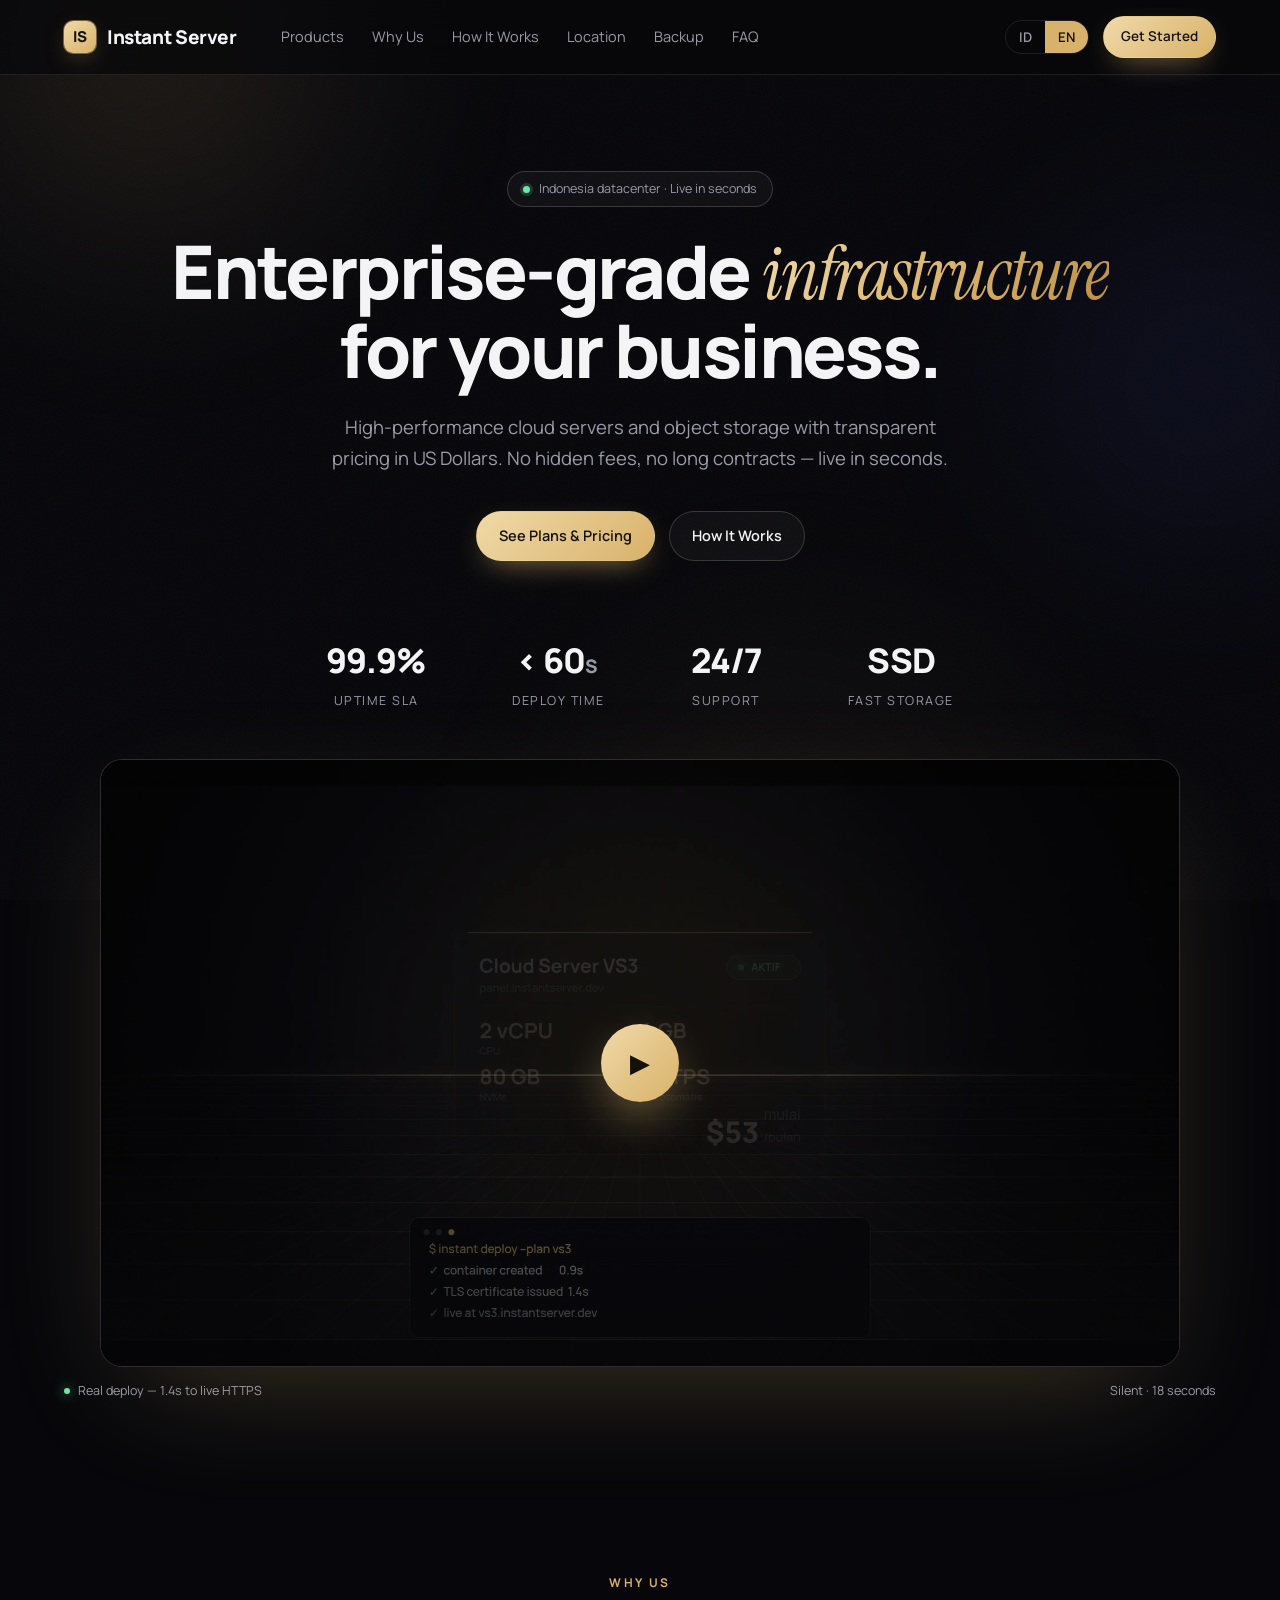
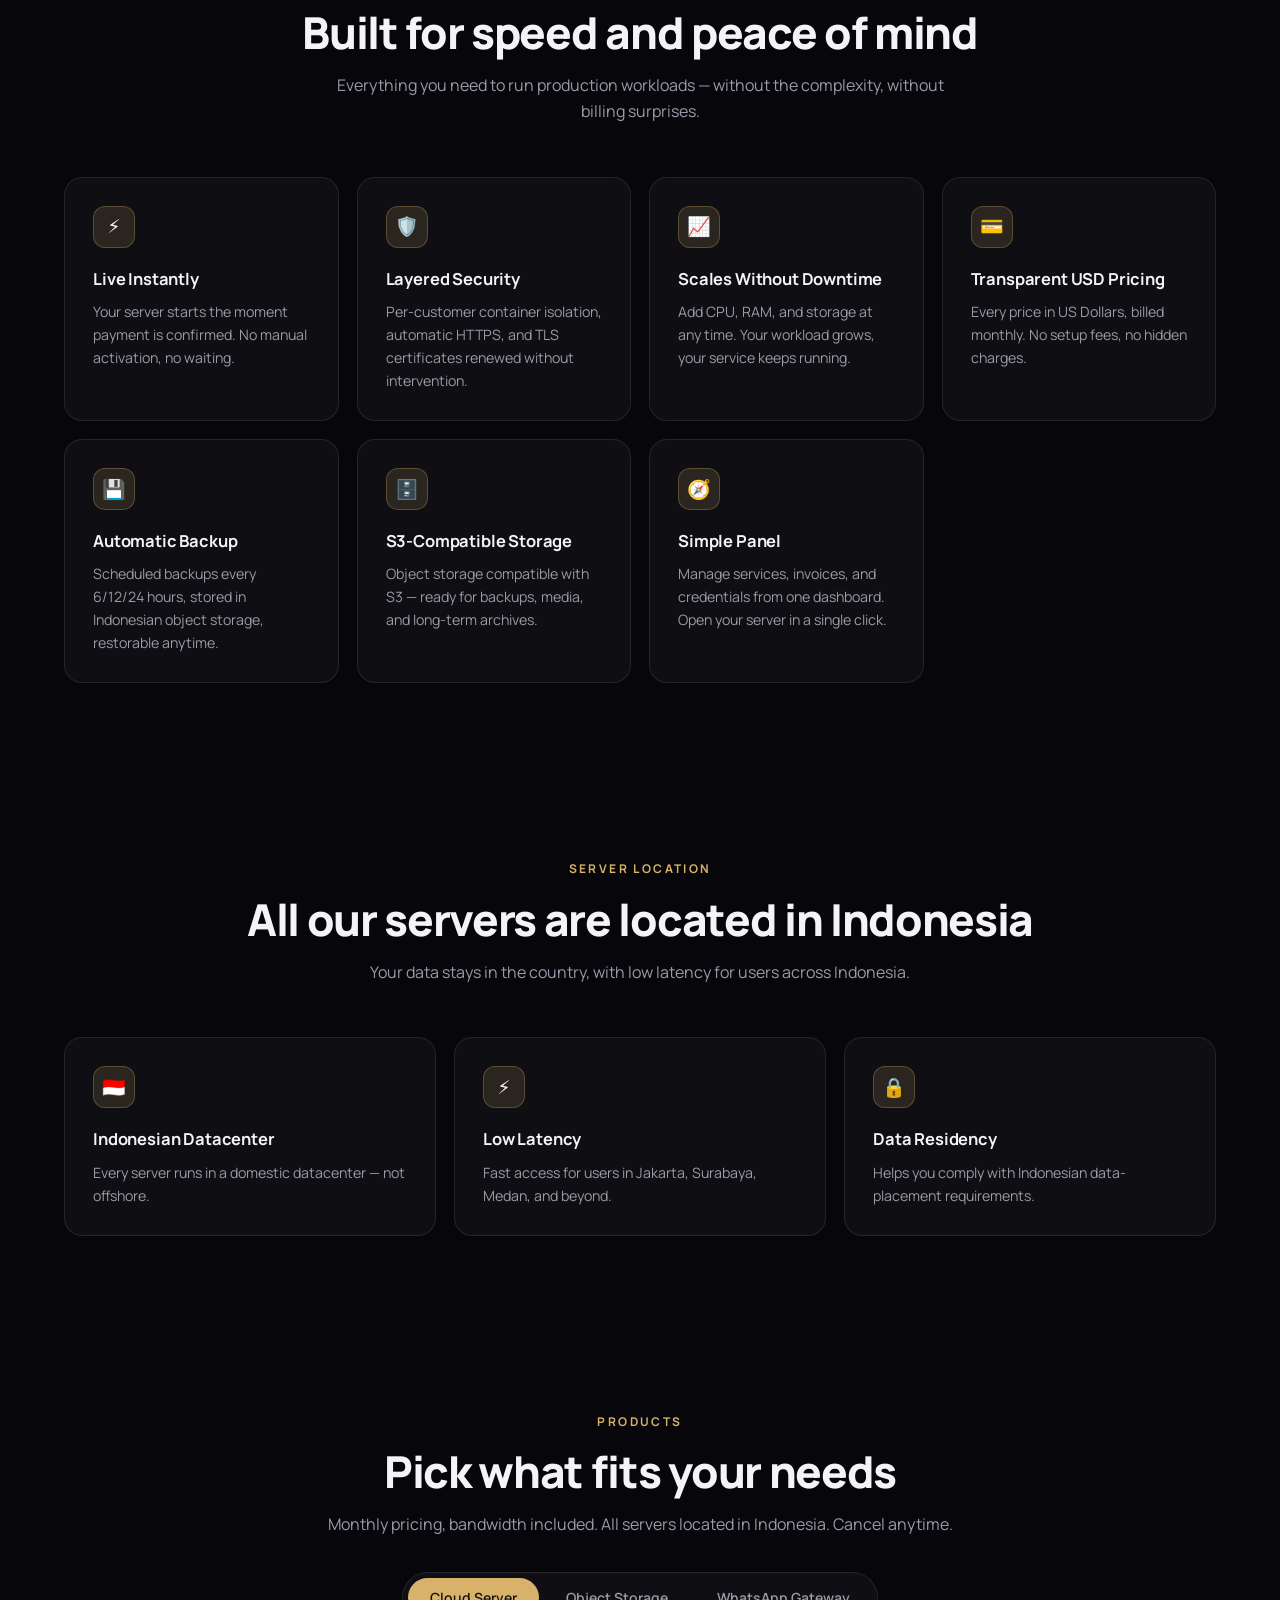
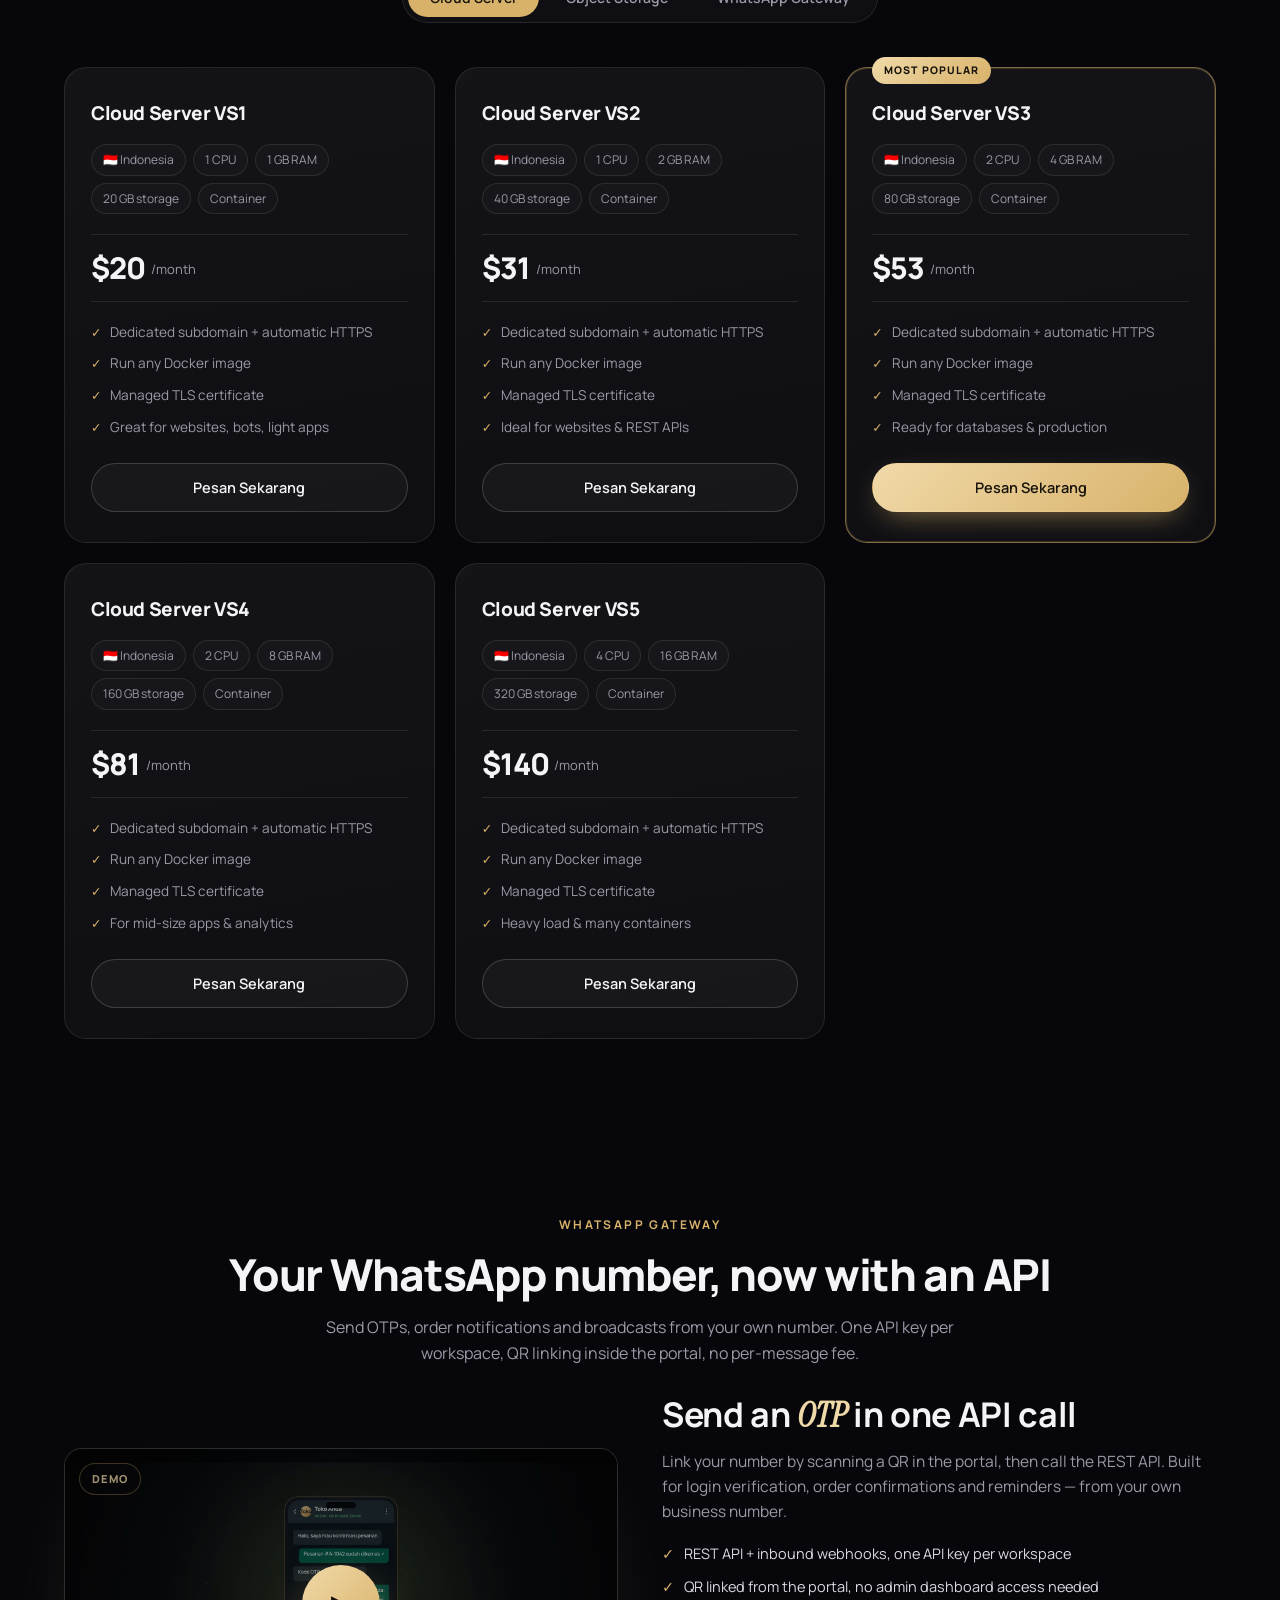
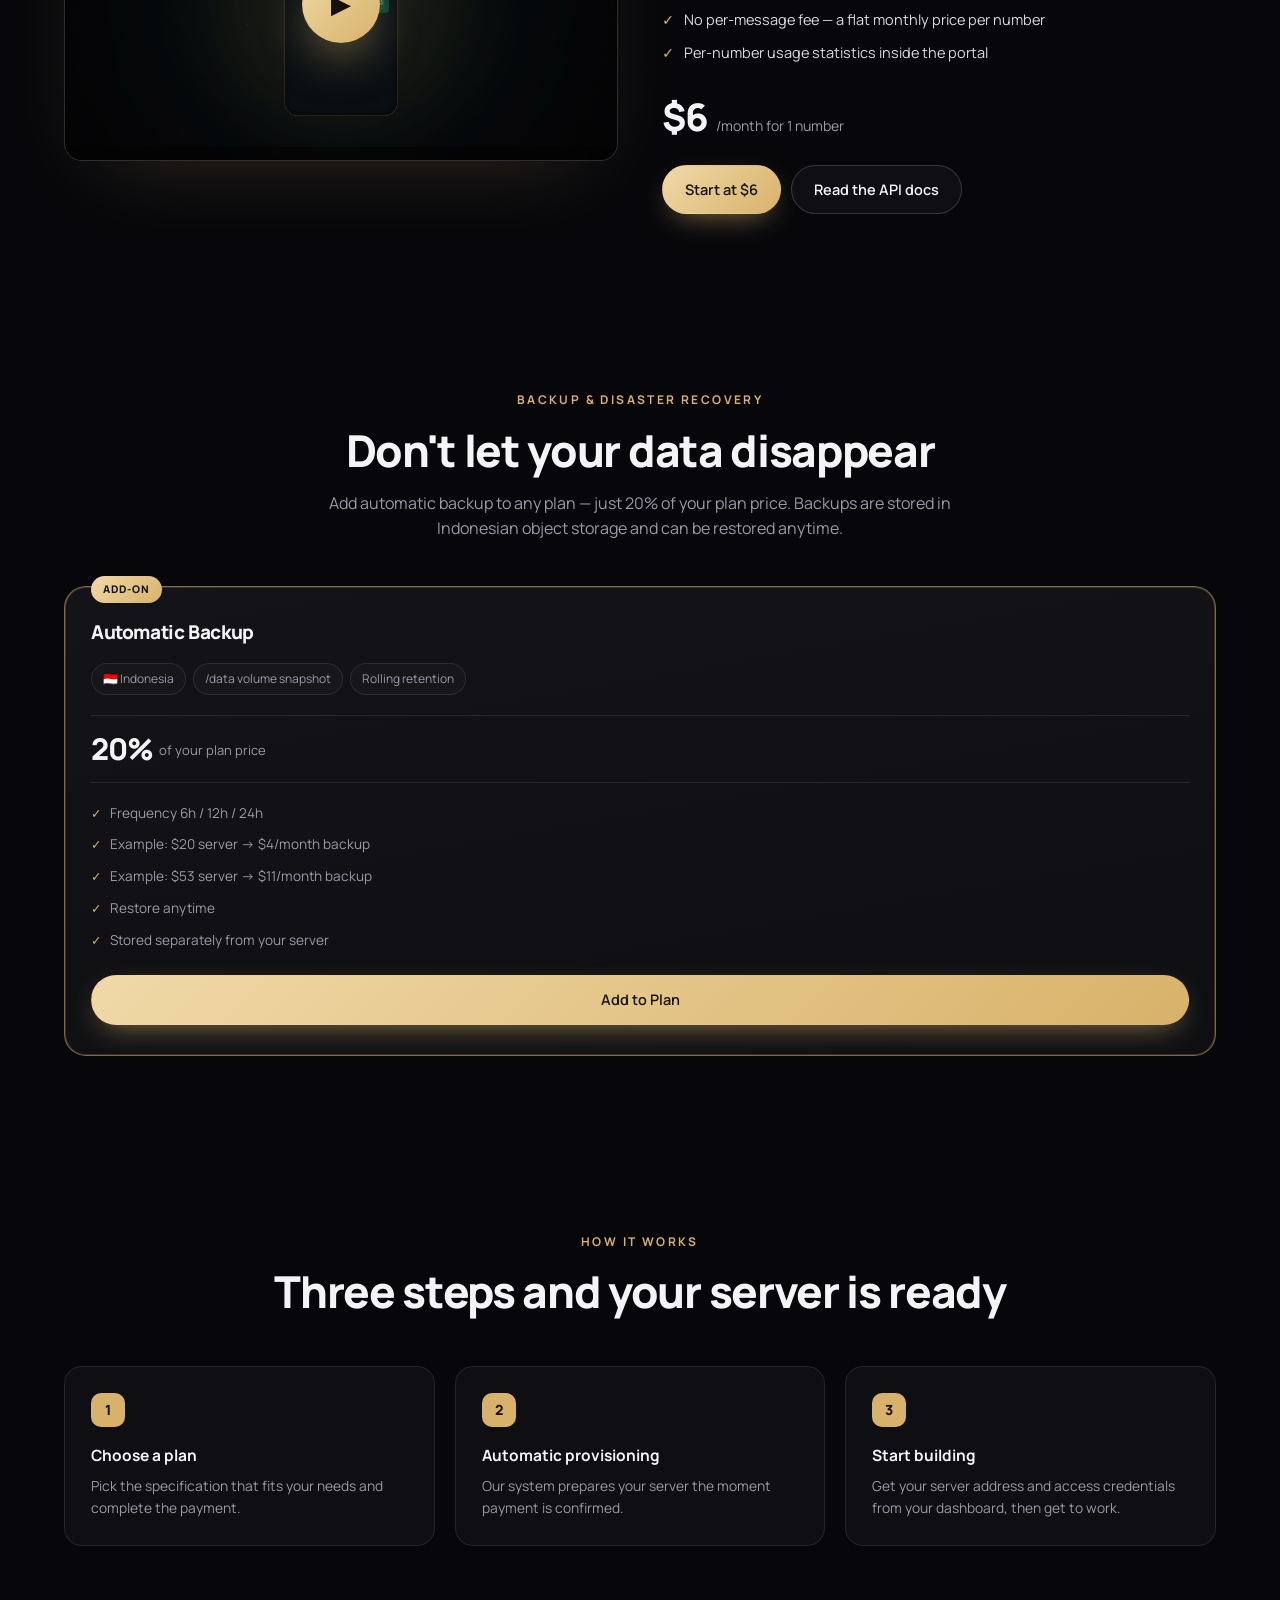
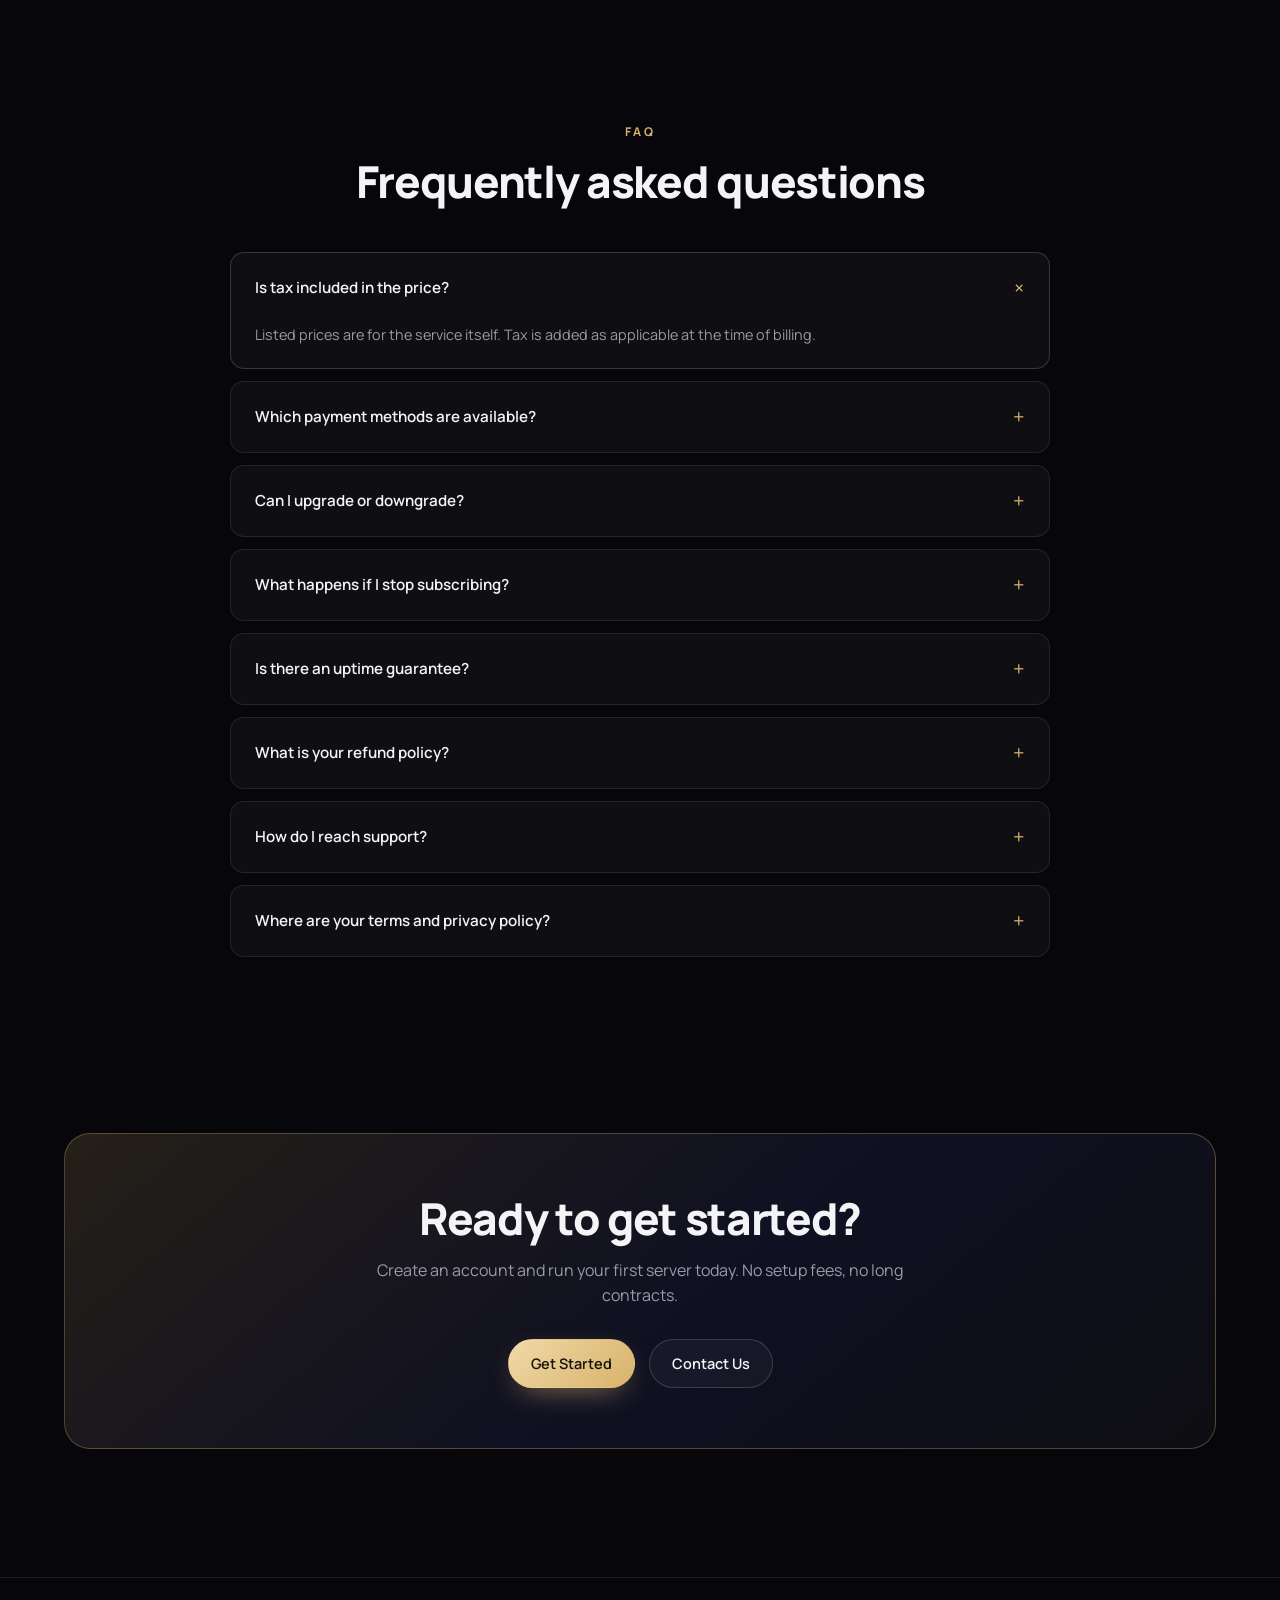
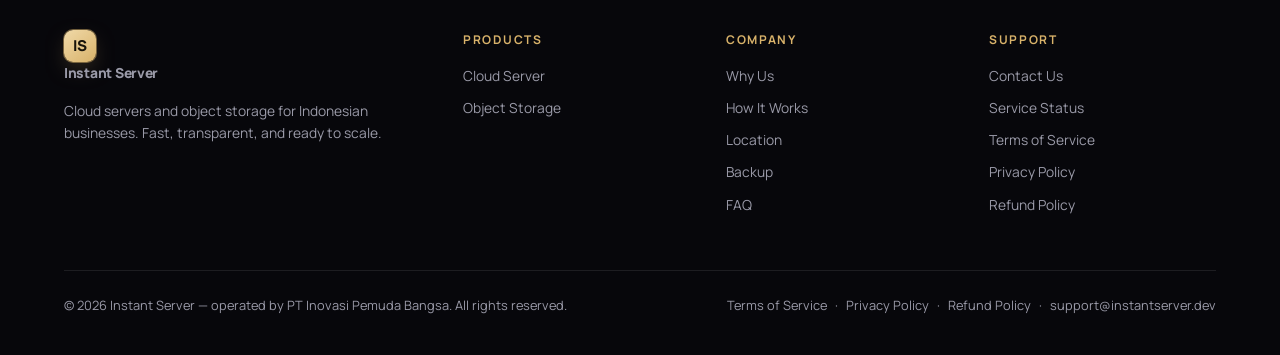
==== commit 53fb2691: "Localise the uptime figure (99,9% ID / 99.9% EN)" ====
--- a/index.html
+++ b/index.html
@@ -229,7 +229,7 @@
         <a class="btn btn-ghost" href="#cara" data-i18n="hero_cta2">Cara Kerja</a>
       </div>
       <div class="stats">
-        <div class="stat"><b>99,9%</b><span data-i18n="stat_uptime">Uptime SLA</span></div>
+        <div class="stat"><b data-i18n="stat_uptime_v">99,9%</b><span data-i18n="stat_uptime">Uptime SLA</span></div>
         <div class="stat"><b>&lt; 60<span style="font-size:.55em">s</span></b><span data-i18n="stat_deploy">Waktu Aktif</span></div>
         <div class="stat"><b>24/7</b><span data-i18n="stat_support">Dukungan</span></div>
         <div class="stat"><b>SSD</b><span data-i18n="stat_disk">Penyimpanan cepat</span></div>
@@ -654,6 +654,7 @@
     f6t:"Panel Sederhana", f6d:"Kelola layanan, tagihan, dan kredensial dari satu dasbor. Buka server Anda dengan satu klik.",
     prod_eyebrow:"Produk", prod_title:"Pilih yang sesuai kebutuhan Anda",
     prod_lead:"Harga per bulan, sudah termasuk bandwidth. Semua server berlokasi di Indonesia. Bisa berhenti kapan saja.",
+    stat_uptime_v:"99,9%",
     reel_cap1:"Deploy sungguhan — 1,4 detik sampai HTTPS aktif", reel_cap2:"Tanpa suara · 18 detik",
     wa_eyebrow:"WhatsApp Gateway", wa_title:"Nomor WhatsApp Anda, sekarang punya API",
     wa_lead:"Kirim OTP, notifikasi pesanan, dan pesan broadcast dari nomor Anda sendiri. Satu API key per workspace, QR langsung dari portal, tanpa biaya per pesan.",
@@ -738,6 +739,7 @@
     f6t:"Simple Panel", f6d:"Manage services, invoices, and credentials from one dashboard. Open your server in a single click.",
     prod_eyebrow:"Products", prod_title:"Pick what fits your needs",
     prod_lead:"Monthly pricing, bandwidth included. All servers located in Indonesia. Cancel anytime.",
+    stat_uptime_v:"99.9%",
     reel_cap1:"Real deploy — 1.4s to live HTTPS", reel_cap2:"Silent · 18 seconds",
     wa_eyebrow:"WhatsApp Gateway", wa_title:"Your WhatsApp number, now with an API",
     wa_lead:"Send OTPs, order notifications and broadcasts from your own number. One API key per workspace, QR linking inside the portal, no per-message fee.",
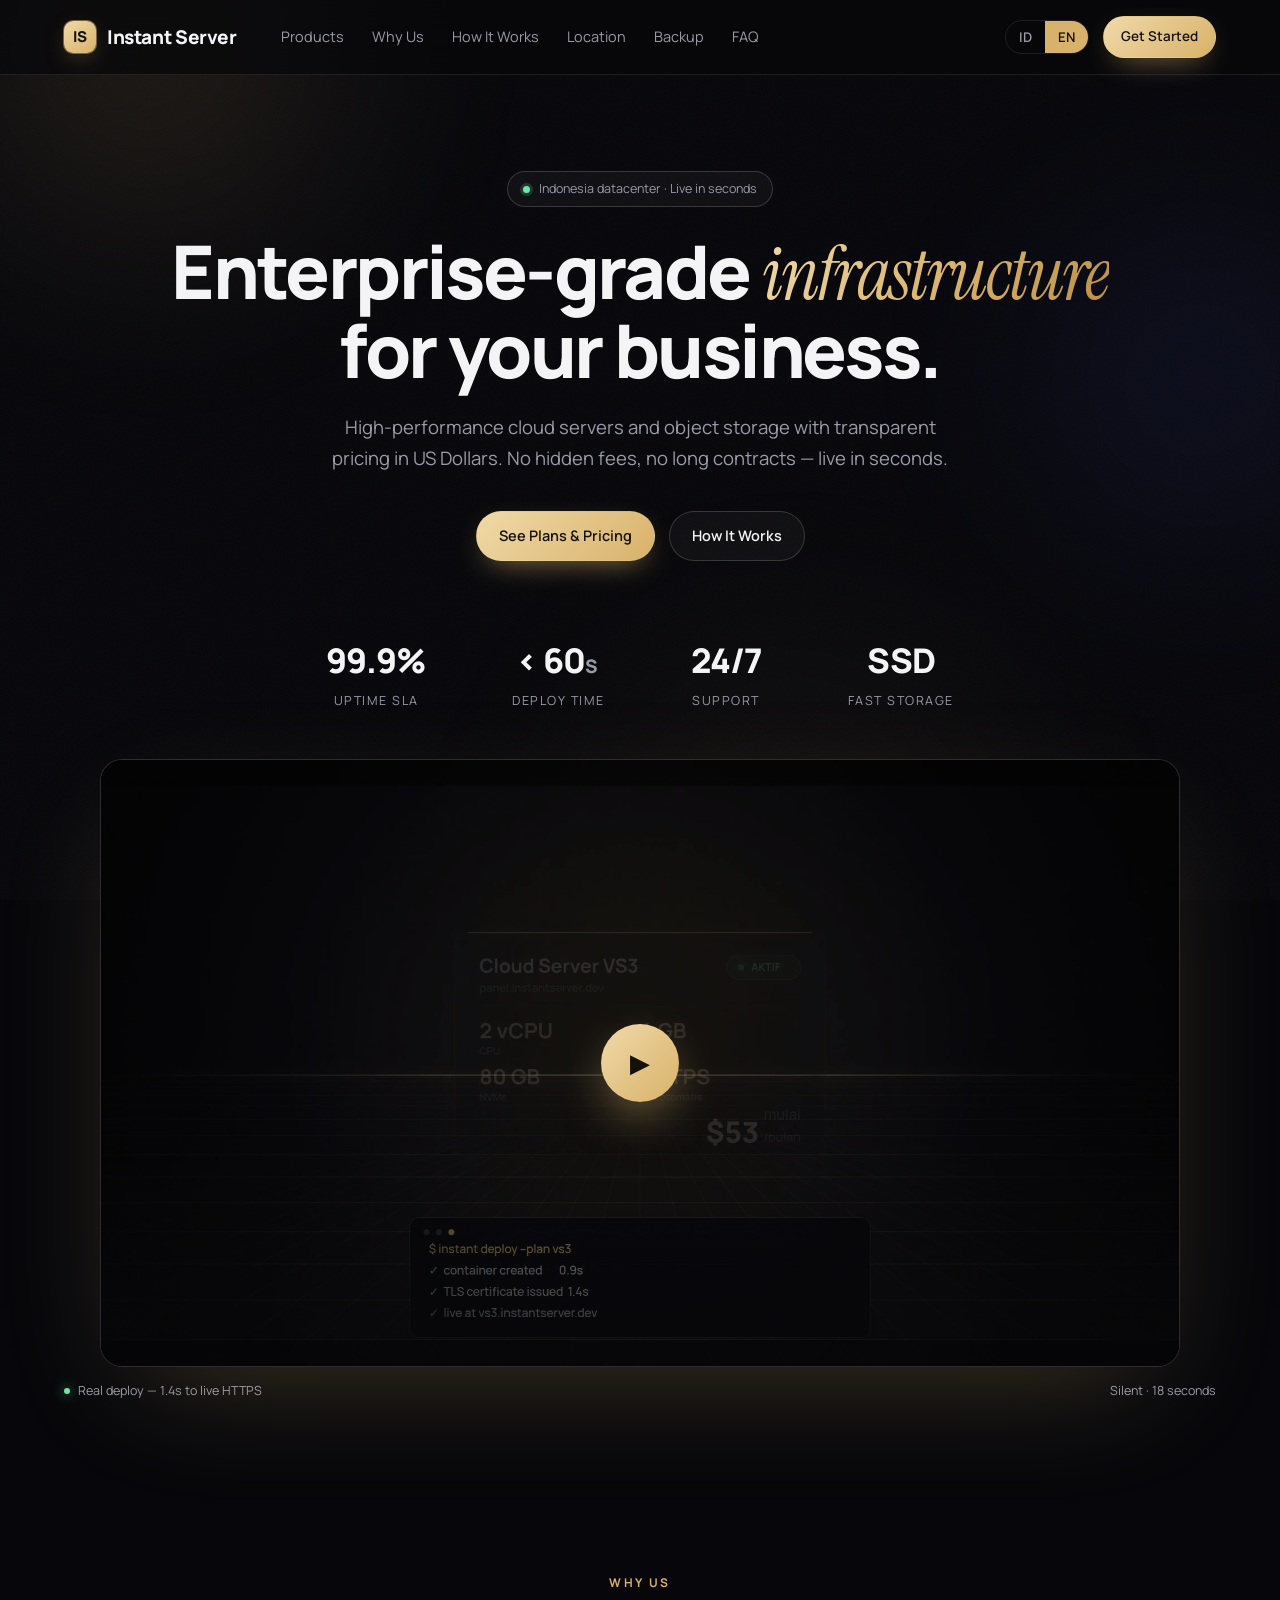
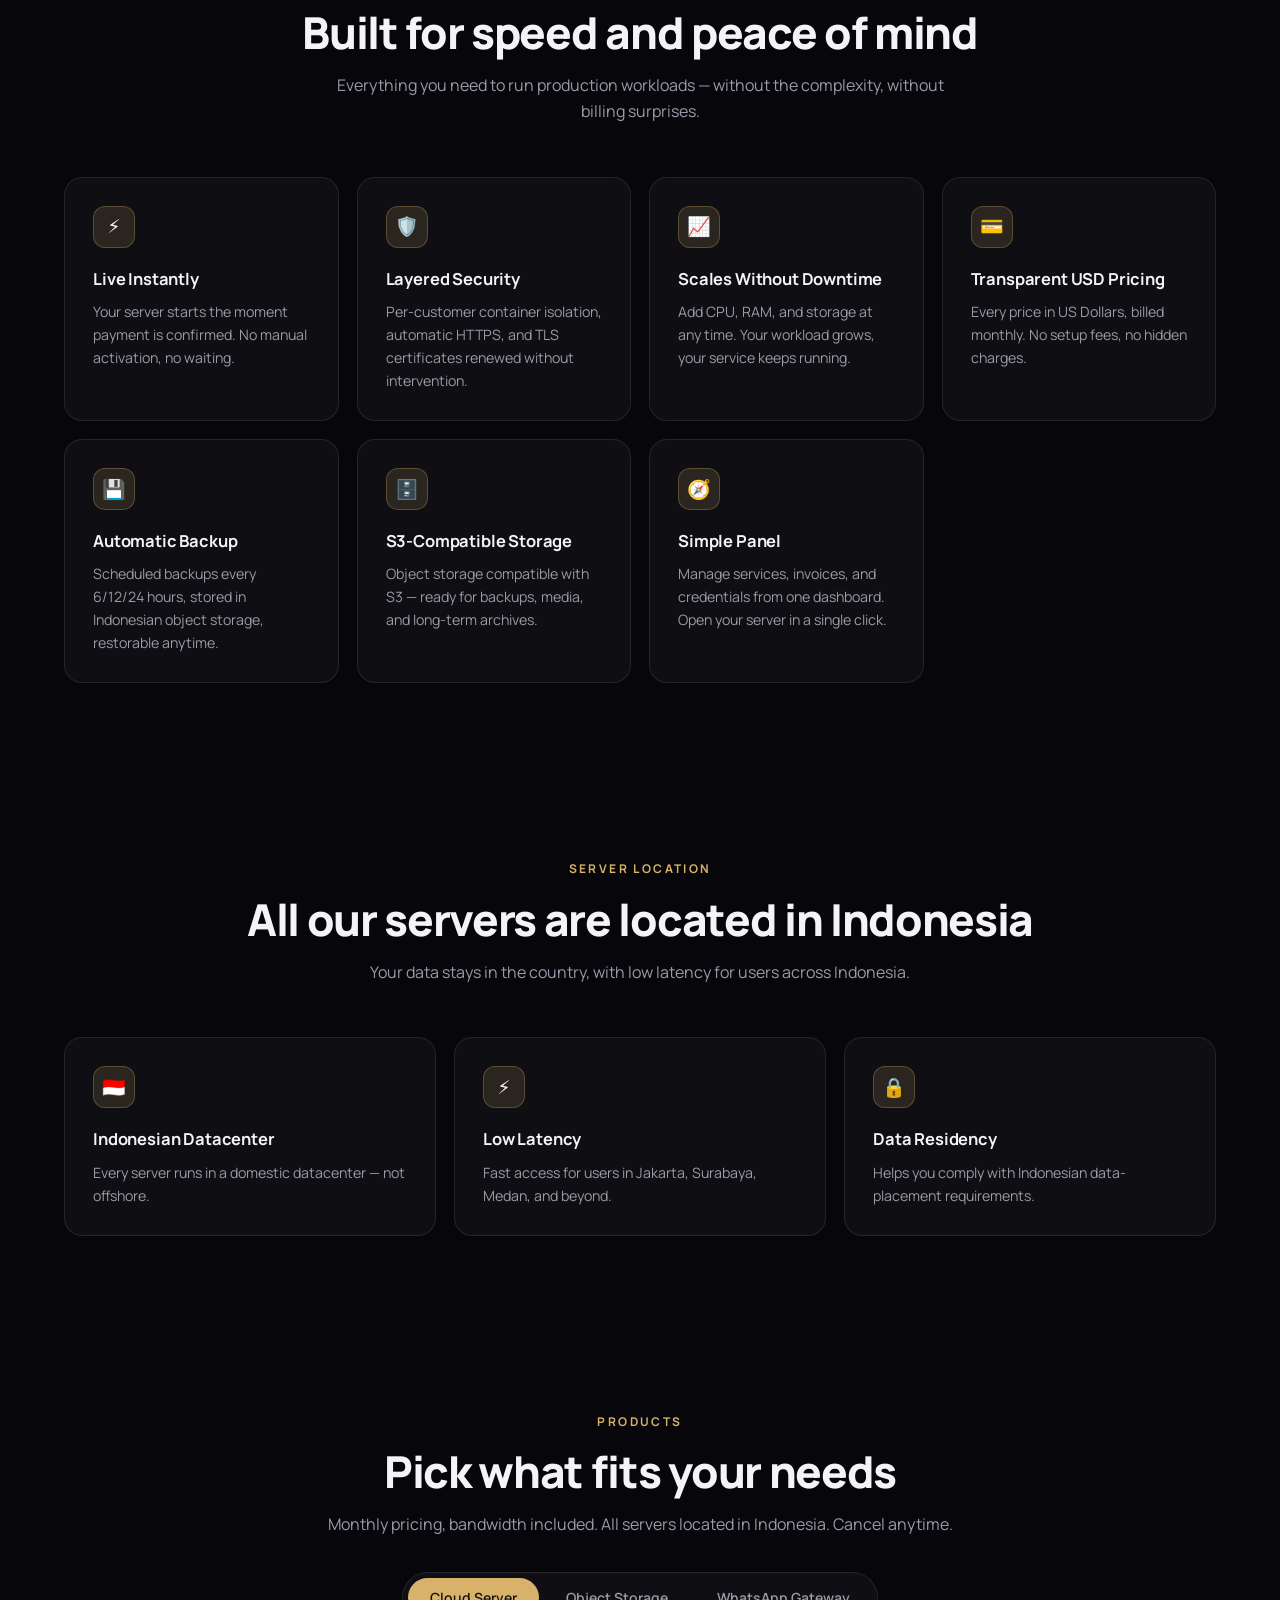
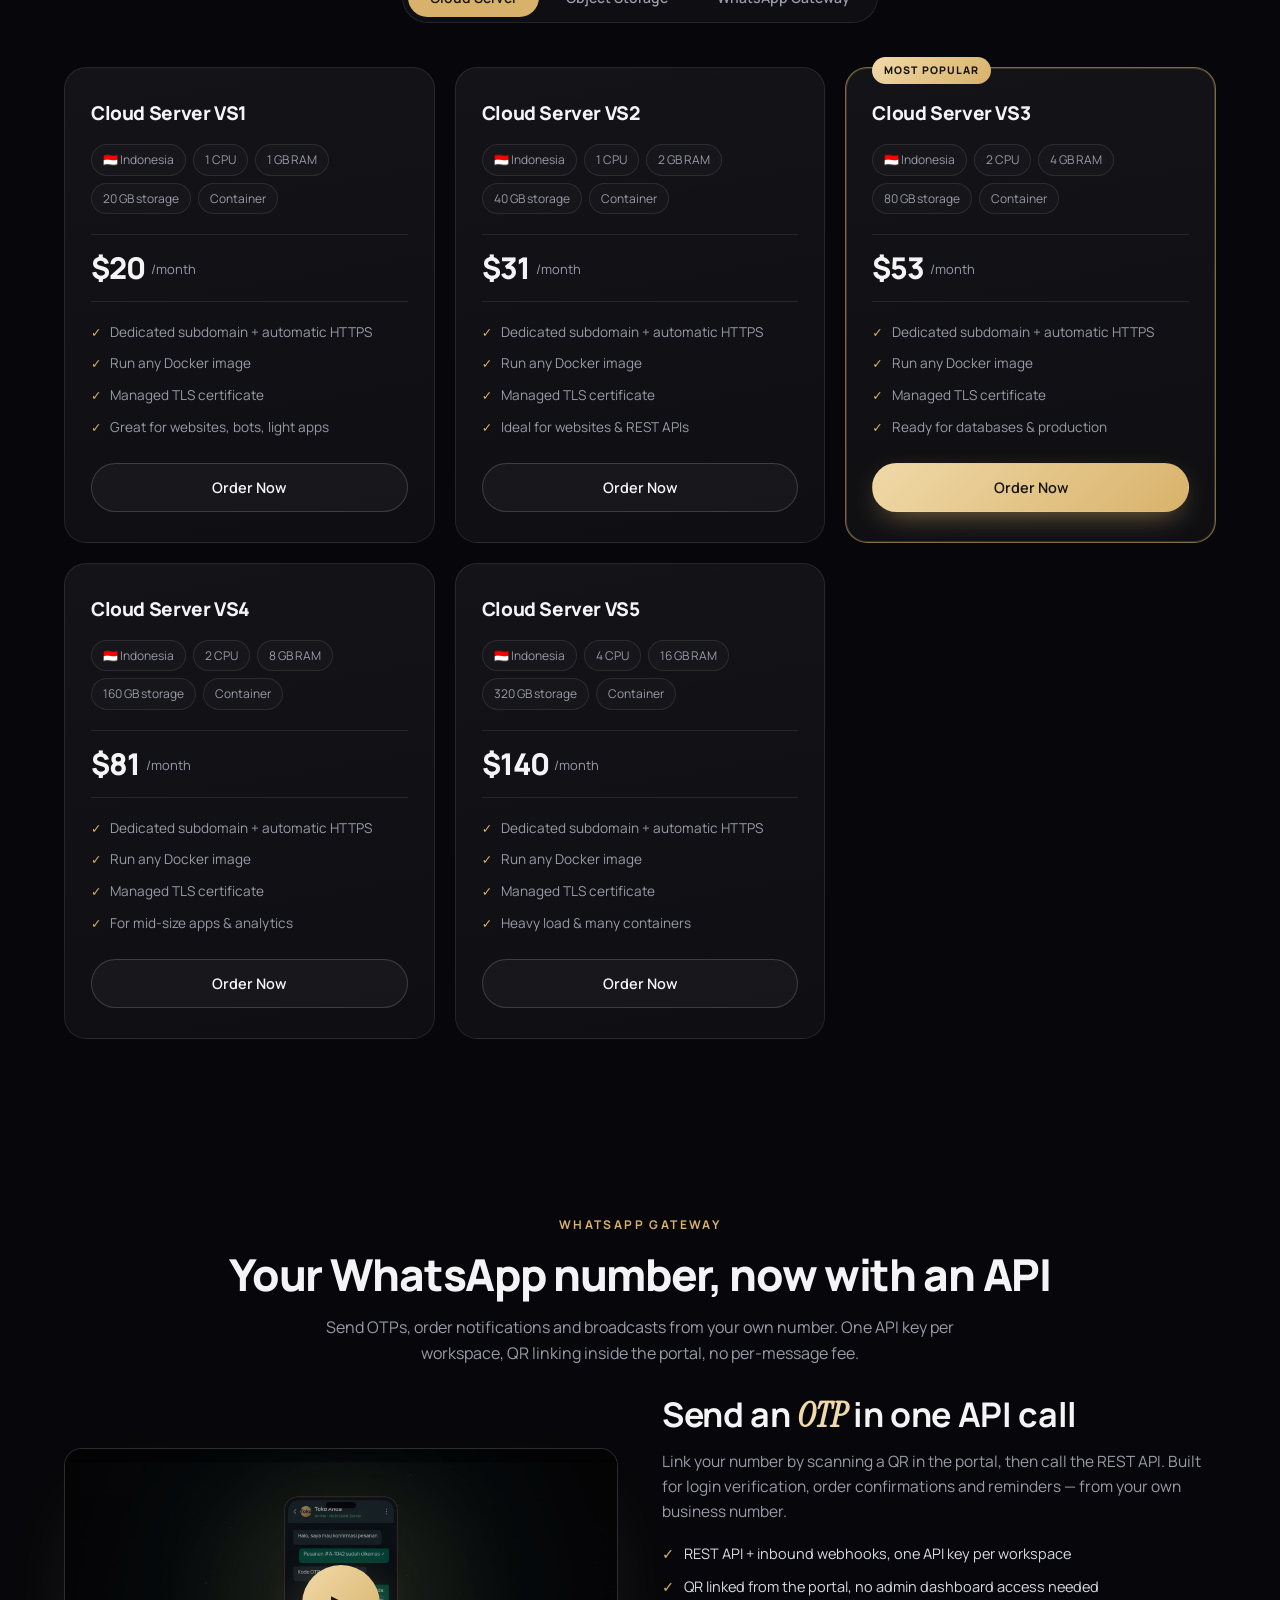
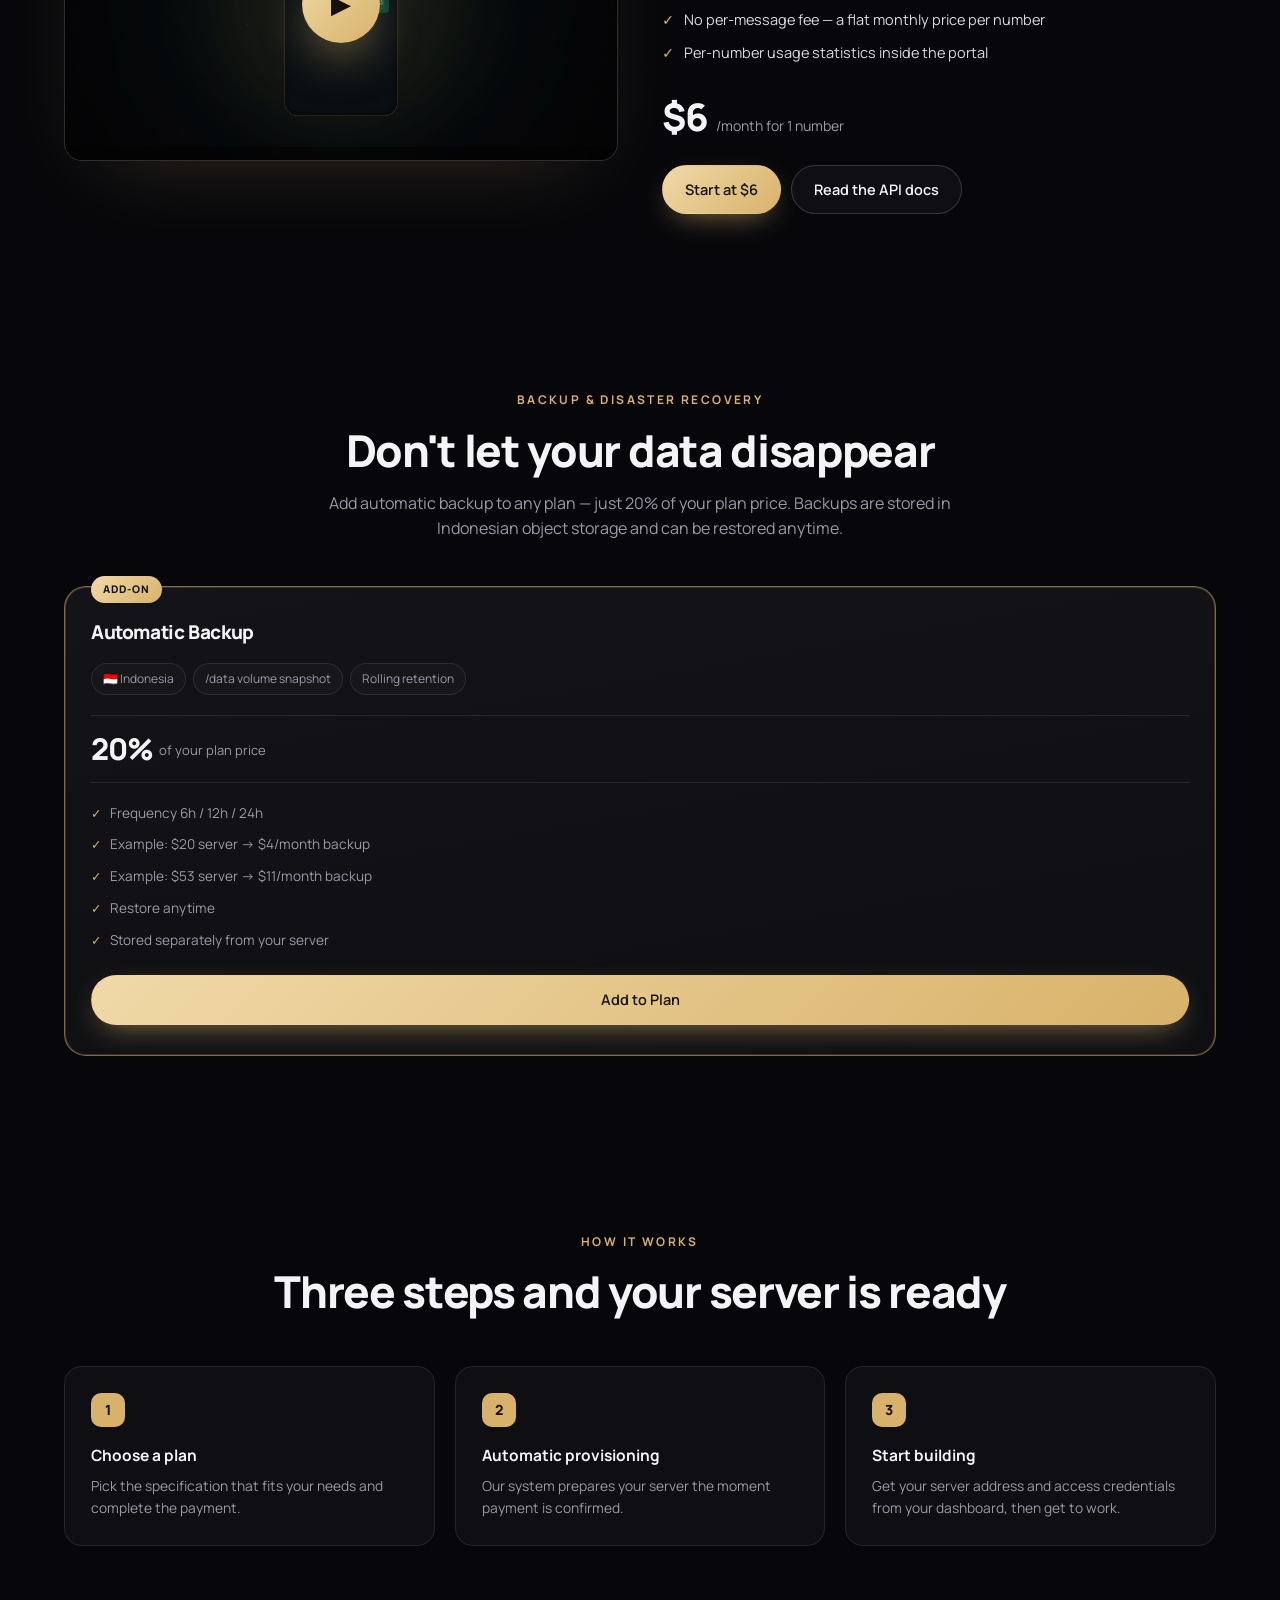
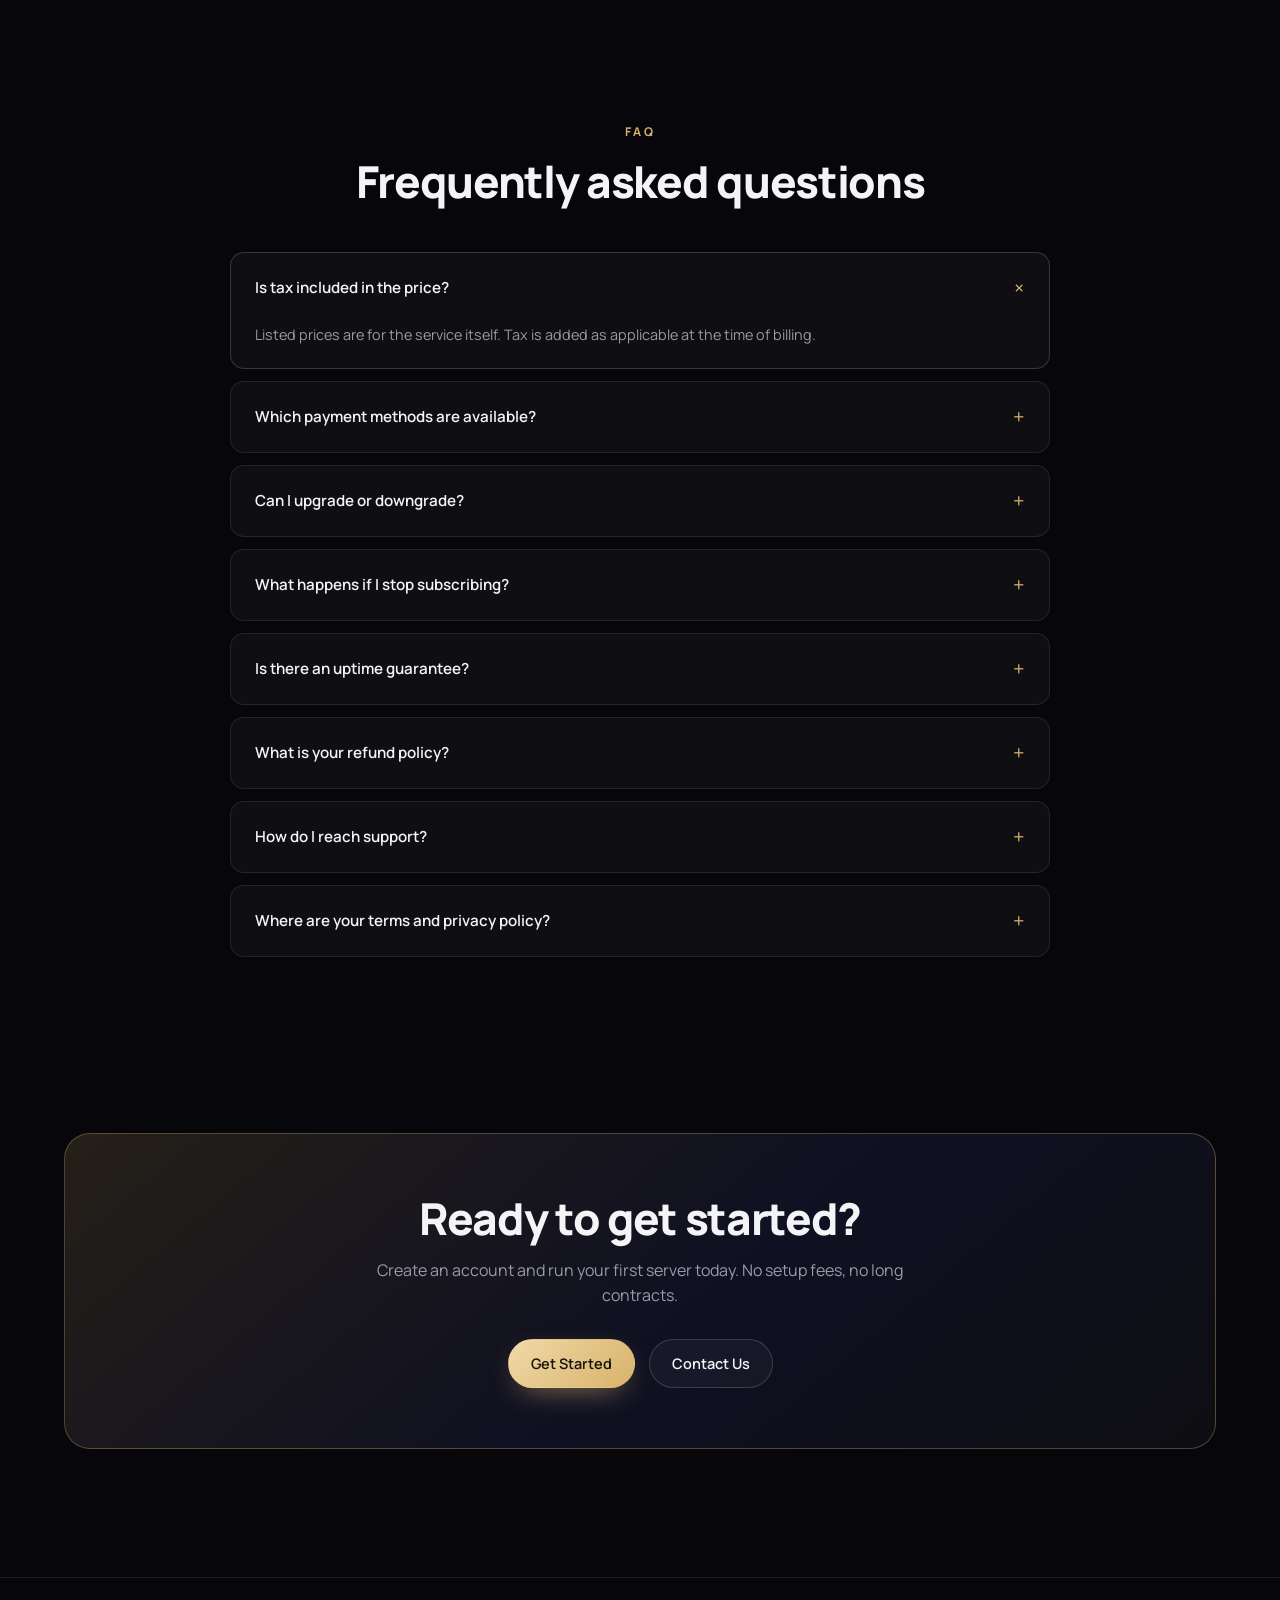
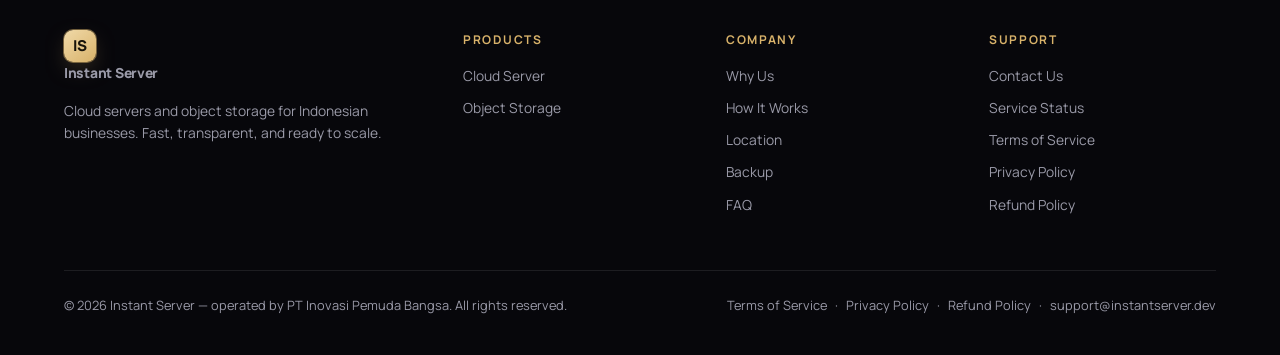
==== commit 7c5f9010: "i18n: translate every remaining ID string in EN mode - Buy buttons on all 13 product cards now carry" ====
--- a/index.html
+++ b/index.html
@@ -309,7 +309,7 @@
       <div class="grid" id="grid-vps">
         <div class="card">
           <h3>Cloud Server VS1</h3>
-          <div class="spec"><span data-i18n="loc_id">🇮🇩 Indonesia</span><span>1 CPU</span><span>1 GB RAM</span><span>20 GB storage</span><span>Container</span></div>
+          <div class="spec"><span data-i18n="loc_id">🇮🇩 Indonesia</span><span>1 CPU</span><span>1 GB RAM</span><span data-i18n="spec_gb_20">20 GB storage</span><span data-i18n="spec_container">Container</span></div>
           <div class="price"><b>$20</b><i data-i18n="per_month">/bulan</i></div>
           <ul>
             <li data-i18n="v_li1">Subdomain khusus + HTTPS otomatis</li>
@@ -317,11 +317,11 @@
             <li data-i18n="v_li3">HTTPS otomatis + sertifikat TLS</li>
             <li data-i18n="v_li4">Cocok untuk web, bot, aplikasi ringan</li>
           </ul>
-          <a class="btn btn-ghost" href="https://panel.instantserver.dev/products/cloud-server/cloud-server-vs1/checkout">Pesan Sekarang</a>
+          <a class="btn btn-ghost" href="https://panel.instantserver.dev/products/cloud-server/cloud-server-vs1/checkout" data-i18n="buy">Pesan Sekarang</a>
         </div>
         <div class="card">
           <h3>Cloud Server VS2</h3>
-          <div class="spec"><span data-i18n="loc_id">🇮🇩 Indonesia</span><span>1 CPU</span><span>2 GB RAM</span><span>40 GB storage</span><span>Container</span></div>
+          <div class="spec"><span data-i18n="loc_id">🇮🇩 Indonesia</span><span>1 CPU</span><span>2 GB RAM</span><span data-i18n="spec_gb_40">40 GB storage</span><span data-i18n="spec_container">Container</span></div>
           <div class="price"><b>$31</b><i data-i18n="per_month">/bulan</i></div>
           <ul>
             <li data-i18n="v_li1">Subdomain khusus + HTTPS otomatis</li>
@@ -329,12 +329,12 @@
             <li data-i18n="v_li3">HTTPS otomatis + sertifikat TLS</li>
             <li data-i18n="v_li5">Ideal untuk website &amp; REST API</li>
           </ul>
-          <a class="btn btn-ghost" href="https://panel.instantserver.dev/products/cloud-server/cloud-server-vs2/checkout">Pesan Sekarang</a>
+          <a class="btn btn-ghost" href="https://panel.instantserver.dev/products/cloud-server/cloud-server-vs2/checkout" data-i18n="buy">Pesan Sekarang</a>
         </div>
         <div class="card hot">
           <span class="tag" data-i18n="popular">Paling Populer</span>
           <h3>Cloud Server VS3</h3>
-          <div class="spec"><span data-i18n="loc_id">🇮🇩 Indonesia</span><span>2 CPU</span><span>4 GB RAM</span><span>80 GB storage</span><span>Container</span></div>
+          <div class="spec"><span data-i18n="loc_id">🇮🇩 Indonesia</span><span>2 CPU</span><span>4 GB RAM</span><span data-i18n="spec_gb_80">80 GB storage</span><span data-i18n="spec_container">Container</span></div>
           <div class="price"><b>$53</b><i data-i18n="per_month">/bulan</i></div>
           <ul>
             <li data-i18n="v_li1">Subdomain khusus + HTTPS otomatis</li>
@@ -342,11 +342,11 @@
             <li data-i18n="v_li3">HTTPS otomatis + sertifikat TLS</li>
             <li data-i18n="v_li6">Siap untuk database &amp; produksi</li>
           </ul>
-          <a class="btn btn-gold" href="https://panel.instantserver.dev/products/cloud-server/cloud-server-vs3/checkout">Pesan Sekarang</a>
+          <a class="btn btn-gold" href="https://panel.instantserver.dev/products/cloud-server/cloud-server-vs3/checkout" data-i18n="buy">Pesan Sekarang</a>
         </div>
         <div class="card">
           <h3>Cloud Server VS4</h3>
-          <div class="spec"><span data-i18n="loc_id">🇮🇩 Indonesia</span><span>2 CPU</span><span>8 GB RAM</span><span>160 GB storage</span><span>Container</span></div>
+          <div class="spec"><span data-i18n="loc_id">🇮🇩 Indonesia</span><span>2 CPU</span><span>8 GB RAM</span><span data-i18n="spec_gb_160">160 GB storage</span><span data-i18n="spec_container">Container</span></div>
           <div class="price"><b>$81</b><i data-i18n="per_month">/bulan</i></div>
           <ul>
             <li data-i18n="v_li1">Subdomain khusus + HTTPS otomatis</li>
@@ -354,11 +354,11 @@
             <li data-i18n="v_li3">HTTPS otomatis + sertifikat TLS</li>
             <li data-i18n="v_li7">Untuk aplikasi menengah &amp; analitik</li>
           </ul>
-          <a class="btn btn-ghost" href="https://panel.instantserver.dev/products/cloud-server/cloud-server-vs4/checkout">Pesan Sekarang</a>
+          <a class="btn btn-ghost" href="https://panel.instantserver.dev/products/cloud-server/cloud-server-vs4/checkout" data-i18n="buy">Pesan Sekarang</a>
         </div>
         <div class="card">
           <h3>Cloud Server VS5</h3>
-          <div class="spec"><span data-i18n="loc_id">🇮🇩 Indonesia</span><span>4 CPU</span><span>16 GB RAM</span><span>320 GB storage</span><span>Container</span></div>
+          <div class="spec"><span data-i18n="loc_id">🇮🇩 Indonesia</span><span>4 CPU</span><span>16 GB RAM</span><span data-i18n="spec_gb_320">320 GB storage</span><span data-i18n="spec_container">Container</span></div>
           <div class="price"><b>$140</b><i data-i18n="per_month">/bulan</i></div>
           <ul>
             <li data-i18n="v_li1">Subdomain khusus + HTTPS otomatis</li>
@@ -366,14 +366,14 @@
             <li data-i18n="v_li3">HTTPS otomatis + sertifikat TLS</li>
             <li data-i18n="v_li8">Beban tinggi &amp; banyak container</li>
           </ul>
-          <a class="btn btn-ghost" href="https://panel.instantserver.dev/products/cloud-server/cloud-server-vs5/checkout">Pesan Sekarang</a>
+          <a class="btn btn-ghost" href="https://panel.instantserver.dev/products/cloud-server/cloud-server-vs5/checkout" data-i18n="buy">Pesan Sekarang</a>
         </div>
       </div>
 
       <div class="grid" id="grid-sto" style="display:none">
         <div class="card">
           <h3>Object Storage ST1</h3>
-          <div class="spec"><span data-i18n="loc_id">🇮🇩 Indonesia</span><span>500 GB</span><span>S3-compatible</span><span>1 TB transfer</span></div>
+          <div class="spec"><span data-i18n="loc_id">🇮🇩 Indonesia</span><span>500 GB</span><span data-i18n="spec_s3">S3-compatible</span><span data-i18n="spec_tb_1">1 TB transfer</span></div>
           <div class="price"><b>$17</b><i data-i18n="per_month">/bulan</i></div>
           <ul>
             <li data-i18n="s_li1">…</li>
@@ -381,12 +381,12 @@
             <li data-i18n="s_li3">…</li>
             <li data-i18n="s_li4">…</li>
           </ul>
-          <a class="btn btn-ghost" href="https://panel.instantserver.dev/products/object-storage/object-storage-st1/checkout">Pesan Sekarang</a>
+          <a class="btn btn-ghost" href="https://panel.instantserver.dev/products/object-storage/object-storage-st1/checkout" data-i18n="buy">Pesan Sekarang</a>
         </div>
         <div class="card hot">
           <span class="tag" data-i18n="popular">Paling Populer</span>
           <h3>Object Storage ST2</h3>
-          <div class="spec"><span data-i18n="loc_id">🇮🇩 Indonesia</span><span>1 TB</span><span>S3-compatible</span><span>2 TB transfer</span></div>
+          <div class="spec"><span data-i18n="loc_id">🇮🇩 Indonesia</span><span>1 TB</span><span data-i18n="spec_s3">S3-compatible</span><span data-i18n="spec_tb_2">2 TB transfer</span></div>
           <div class="price"><b>$31</b><i data-i18n="per_month">/bulan</i></div>
           <ul>
             <li data-i18n="s_li1">…</li>
@@ -394,11 +394,11 @@
             <li data-i18n="s_li3">…</li>
             <li data-i18n="s_li4">…</li>
           </ul>
-          <a class="btn btn-gold" href="https://panel.instantserver.dev/products/object-storage/object-storage-st2/checkout">Pesan Sekarang</a>
+          <a class="btn btn-gold" href="https://panel.instantserver.dev/products/object-storage/object-storage-st2/checkout" data-i18n="buy">Pesan Sekarang</a>
         </div>
         <div class="card">
           <h3>Object Storage ST5</h3>
-          <div class="spec"><span data-i18n="loc_id">🇮🇩 Indonesia</span><span>2 TB</span><span>S3-compatible</span><span>4 TB transfer</span></div>
+          <div class="spec"><span data-i18n="loc_id">🇮🇩 Indonesia</span><span>2 TB</span><span data-i18n="spec_s3">S3-compatible</span><span data-i18n="spec_tb_4">4 TB transfer</span></div>
           <div class="price"><b>$48</b><i data-i18n="per_month">/bulan</i></div>
           <ul>
             <li data-i18n="s_li1">…</li>
@@ -406,11 +406,11 @@
             <li data-i18n="s_li3">…</li>
             <li data-i18n="s_li4">…</li>
           </ul>
-          <a class="btn btn-ghost" href="https://panel.instantserver.dev/products/object-storage/object-storage-st5/checkout">Pesan Sekarang</a>
+          <a class="btn btn-ghost" href="https://panel.instantserver.dev/products/object-storage/object-storage-st5/checkout" data-i18n="buy">Pesan Sekarang</a>
         </div>
         <div class="card">
           <h3>Object Storage ST3</h3>
-          <div class="spec"><span data-i18n="loc_id">🇮🇩 Indonesia</span><span>3 TB</span><span>S3-compatible</span><span>6 TB transfer</span></div>
+          <div class="spec"><span data-i18n="loc_id">🇮🇩 Indonesia</span><span>3 TB</span><span data-i18n="spec_s3">S3-compatible</span><span data-i18n="spec_tb_6">6 TB transfer</span></div>
           <div class="price"><b>$64</b><i data-i18n="per_month">/bulan</i></div>
           <ul>
             <li data-i18n="s_li1">…</li>
@@ -418,11 +418,11 @@
             <li data-i18n="s_li3">…</li>
             <li data-i18n="s_li4">…</li>
           </ul>
-          <a class="btn btn-ghost" href="https://panel.instantserver.dev/products/object-storage/object-storage-st3/checkout">Pesan Sekarang</a>
+          <a class="btn btn-ghost" href="https://panel.instantserver.dev/products/object-storage/object-storage-st3/checkout" data-i18n="buy">Pesan Sekarang</a>
         </div>
         <div class="card">
           <h3>Object Storage ST4</h3>
-          <div class="spec"><span data-i18n="loc_id">🇮🇩 Indonesia</span><span>5 TB</span><span>S3-compatible</span><span>10 TB transfer</span></div>
+          <div class="spec"><span data-i18n="loc_id">🇮🇩 Indonesia</span><span>5 TB</span><span data-i18n="spec_s3">S3-compatible</span><span data-i18n="spec_tb_10">10 TB transfer</span></div>
           <div class="price"><b>$101</b><i data-i18n="per_month">/bulan</i></div>
           <ul>
             <li data-i18n="s_li1">…</li>
@@ -430,7 +430,7 @@
             <li data-i18n="s_li3">…</li>
             <li data-i18n="s_li4">…</li>
           </ul>
-          <a class="btn btn-ghost" href="https://panel.instantserver.dev/products/object-storage/object-storage-st4/checkout">Pesan Sekarang</a>
+          <a class="btn btn-ghost" href="https://panel.instantserver.dev/products/object-storage/object-storage-st4/checkout" data-i18n="buy">Pesan Sekarang</a>
         </div>
       </div>
 
@@ -445,7 +445,7 @@
             <li data-i18n="wa_li3">Scan QR langsung dari portal</li>
             <li data-i18n="wa_li4">Cocok untuk OTP &amp; notifikasi pesanan</li>
           </ul>
-          <a class="btn btn-ghost" href="https://panel.instantserver.dev/products/whatsapp/wa-starter/checkout">Pesan Sekarang</a>
+          <a class="btn btn-ghost" href="https://panel.instantserver.dev/products/whatsapp/wa-starter/checkout" data-i18n="buy">Pesan Sekarang</a>
         </div>
         <div class="card hot">
           <span class="tag" data-i18n="popular">Paling Populer</span>
@@ -458,7 +458,7 @@
             <li data-i18n="wa_li3">Scan QR langsung dari portal</li>
             <li data-i18n="wa_li6">Statistik pemakaian per nomor</li>
           </ul>
-          <a class="btn btn-gold" href="https://panel.instantserver.dev/products/whatsapp/wa-business/checkout">Pesan Sekarang</a>
+          <a class="btn btn-gold" href="https://panel.instantserver.dev/products/whatsapp/wa-business/checkout" data-i18n="buy">Pesan Sekarang</a>
         </div>
         <div class="card">
           <h3>WA Scale</h3>
@@ -470,7 +470,7 @@
             <li data-i18n="wa_li3">Scan QR langsung dari portal</li>
             <li data-i18n="wa_li8">Harga per nomor paling murah</li>
           </ul>
-          <a class="btn btn-ghost" href="https://panel.instantserver.dev/products/whatsapp/wa-scale/checkout">Pesan Sekarang</a>
+          <a class="btn btn-ghost" href="https://panel.instantserver.dev/products/whatsapp/wa-scale/checkout" data-i18n="buy">Pesan Sekarang</a>
         </div>
       </div>
     </div>
@@ -577,9 +577,9 @@
         <details><summary data-i18n="q3">Bisakah saya upgrade atau downgrade?</summary><p data-i18n="a3">Bisa. Paket dapat dinaikkan atau diturunkan kapan saja; penagihan akan menyesuaikan pada siklus berikutnya.</p></details>
         <details><summary data-i18n="q4">Apa yang terjadi kalau saya berhenti berlangganan?</summary><p data-i18n="a4">Layanan Anda dinonaktifkan saat jatuh tempo, dan dihentikan sepenuhnya setelah masa tenggang. Data dapat Anda ambil sebelum layanan dihentikan.</p></details>
         <details><summary data-i18n="q5">Apakah ada jaminan uptime?</summary><p data-i18n="a5">Kami menargetkan uptime 99,9% per bulan dengan pemantauan berkelanjutan dan dukungan teknis yang siap membantu.</p></details>
-        <details><summary data-i18n="q6">Bagaimana kebijakan refund-nya?</summary><p data-i18n="a6">Pembelian pertama Cloud Server atau Object Storage bergaransi uang kembali 7 hari kalender. Selengkapnya di <a href="/refund">Kebijakan Refund</a>.</p></details>
-        <details><summary data-i18n="q7">Bagaimana cara menghubungi dukungan?</summary><p data-i18n="a7">Email <a href="mailto:support@instantserver.dev">support@instantserver.dev</a> (Senin–Jumat 09.00–18.00 WIB). Status layanan tersedia di <a href="https://status.instantserver.dev">status.instantserver.dev</a>.</p></details>
-        <details><summary data-i18n="q8">Di mana syarat dan kebijakan privasi?</summary><p data-i18n="a8">Baca <a href="/terms">Syarat Layanan</a> dan <a href="/privacy">Kebijakan Privasi</a> kami. Keduanya berlaku untuk semua layanan Instant Server.</p></details>
+        <details><summary data-i18n="q6">Bagaimana kebijakan refund-nya?</summary><p data-i18n-html="a6">Pembelian pertama Cloud Server atau Object Storage bergaransi uang kembali 7 hari kalender. Selengkapnya di <a href="/refund" data-legal="refund">Kebijakan Refund</a>.</p></details>
+        <details><summary data-i18n="q7">Bagaimana cara menghubungi dukungan?</summary><p data-i18n-html="a7">Email <a href="mailto:support@instantserver.dev">support@instantserver.dev</a> (Senin–Jumat 09.00–18.00 WIB). Status layanan tersedia di <a href="https://status.instantserver.dev">status.instantserver.dev</a>.</p></details>
+        <details><summary data-i18n="q8">Di mana syarat dan kebijakan privasi?</summary><p data-i18n-html="a8">Baca <a href="/terms" data-legal="terms">Syarat Layanan</a> dan <a href="/privacy" data-legal="privacy">Kebijakan Privasi</a> kami. Keduanya berlaku untuk semua layanan Instant Server.</p></details>
       </div>
     </div>
   </section>
@@ -623,14 +623,14 @@
         <h5 data-i18n="foot_support">Dukungan</h5>
         <a href="mailto:support@instantserver.dev" data-i18n="foot_contact">Hubungi Kami</a>
         <a href="https://status.instantserver.dev" data-i18n="foot_status">Status Layanan</a>
-        <a href="/terms" data-i18n="foot_terms">Syarat Layanan</a>
-        <a href="/privacy" data-i18n="foot_privacy">Kebijakan Privasi</a>
-        <a href="/refund" data-i18n="foot_refund">Kebijakan Refund</a>
+        <a href="/terms" data-legal="terms" data-i18n="foot_terms">Syarat Layanan</a>
+        <a href="/privacy" data-legal="privacy" data-i18n="foot_privacy">Kebijakan Privasi</a>
+        <a href="/refund" data-legal="refund" data-i18n="foot_refund">Kebijakan Refund</a>
       </div>
     </div>
     <div class="fbot">
       <span>© <span id="yr"></span> Instant Server — <span data-i18n="foot_operator">dioperasikan oleh PT Inovasi Pemuda Bangsa</span>. <span data-i18n="foot_rights">Seluruh hak dilindungi.</span></span>
-      <span class="flegal"><a href="/terms" data-i18n="foot_terms">Syarat Layanan</a> · <a href="/privacy" data-i18n="foot_privacy">Kebijakan Privasi</a> · <a href="/refund" data-i18n="foot_refund">Kebijakan Refund</a> · <a href="mailto:support@instantserver.dev">support@instantserver.dev</a></span>
+      <span class="flegal"><a href="/terms" data-legal="terms" data-i18n="foot_terms">Syarat Layanan</a> · <a href="/privacy" data-legal="privacy" data-i18n="foot_privacy">Kebijakan Privasi</a> · <a href="/refund" data-legal="refund" data-i18n="foot_refund">Kebijakan Refund</a> · <a href="mailto:support@instantserver.dev">support@instantserver.dev</a></span>
     </div>
   </div>
 </footer>
@@ -638,8 +638,10 @@
 <script>
 const I18N = {
   id: {
+    page_title:"Instant Server — Cloud Server & Object Storage Indonesia",
+    page_desc:"Cloud server dan object storage berperforma tinggi dari Indonesia. Aktif dalam hitungan detik, harga transparan dalam Dolar AS.",
     nav_products:"Produk", nav_features:"Keunggulan", nav_how:"Cara Kerja", nav_cta:"Mulai Sekarang",
-    hero_pill:"Datacenter Asia · Aktif dalam hitungan detik",
+    hero_pill:"Datacenter Indonesia · Aktif dalam hitungan detik",
     hero_t1:"Infrastruktur kelas", hero_t2:"enterprise", hero_t3:"untuk bisnis Anda.",
     hero_sub:"Cloud server dan object storage berperforma tinggi, dengan harga transparan dalam Dolar AS. Tanpa biaya tersembunyi, tanpa kontrak panjang — aktif dalam hitungan detik.",
     hero_cta1:"Lihat Paket & Harga", hero_cta2:"Cara Kerja",
@@ -675,6 +677,11 @@
     wa_li6:"Statistik pemakaian per nomor",
     wa_li7:"10 nomor untuk agensi & multi-cabang",
     wa_li8:"Harga per nomor paling murah",
+    spec_s3:"Kompatibel S3", spec_container:"Container",
+    spec_gb_20:"20 GB penyimpanan", spec_gb_40:"40 GB penyimpanan", spec_gb_80:"80 GB penyimpanan",
+    spec_gb_160:"160 GB penyimpanan", spec_gb_320:"320 GB penyimpanan",
+    spec_tb_1:"1 TB transfer", spec_tb_2:"2 TB transfer", spec_tb_4:"4 TB transfer",
+    spec_tb_6:"6 TB transfer", spec_tb_10:"10 TB transfer",
     buy:"Pesan Sekarang",
     v_li1:"Subdomain khusus + HTTPS otomatis", v_li2:"Jalankan image Docker apa pun", v_li3:"Sertifikat TLS dikelola otomatis",
     v_li4:"Cocok untuk web, bot, aplikasi ringan", v_li5:"Ideal untuk website & REST API",
@@ -710,9 +717,9 @@
     q3:"Bisakah saya upgrade atau downgrade?", a3:"Bisa. Paket dapat dinaikkan atau diturunkan kapan saja; penagihan akan menyesuaikan pada siklus berikutnya.",
     q4:"Apa yang terjadi kalau saya berhenti berlangganan?", a4:"Layanan Anda dinonaktifkan saat jatuh tempo, dan dihentikan sepenuhnya setelah masa tenggang. Data dapat Anda ambil sebelum layanan dihentikan.",
     q5:"Apakah ada jaminan uptime?", a5:"Kami menargetkan uptime 99,9% per bulan dengan pemantauan berkelanjutan dan dukungan teknis yang siap membantu.",
-    q6:"Bagaimana kebijakan refund-nya?", a6:"Pembelian pertama Cloud Server atau Object Storage bergaransi uang kembali 7 hari kalender. Selengkapnya di Kebijakan Refund.",
-    q7:"Bagaimana cara menghubungi dukungan?", a7:"Email support@instantserver.dev (Senin–Jumat 09.00–18.00 WIB). Status layanan tersedia di status.instantserver.dev.",
-    q8:"Di mana syarat dan kebijakan privasi?", a8:"Baca Syarat Layanan dan Kebijakan Privasi kami — tautannya ada di bagian bawah halaman ini.",
+    q6:"Bagaimana kebijakan refund-nya?", a6:"Pembelian pertama Cloud Server atau Object Storage bergaransi uang kembali 7 hari kalender. Selengkapnya di <a href=\"/refund\" data-legal=\"refund\">Kebijakan Refund</a>.",
+    q7:"Bagaimana cara menghubungi dukungan?", a7:"Email <a href=\"mailto:support@instantserver.dev\">support@instantserver.dev</a> (Senin–Jumat 09.00–18.00 WIB). Status layanan tersedia di <a href=\"https://status.instantserver.dev\">status.instantserver.dev</a>.",
+    q8:"Di mana syarat dan kebijakan privasi?", a8:"Baca <a href=\"/terms\" data-legal=\"terms\">Syarat Layanan</a> dan <a href=\"/privacy\" data-legal=\"privacy\">Kebijakan Privasi</a> kami. Keduanya berlaku untuk semua layanan Instant Server.",
     cta_title:"Siap memulai?", cta_sub:"Buat akun dan jalankan server pertama Anda hari ini. Tanpa biaya setup, tanpa kontrak panjang.",
     cta_btn1:"Mulai Sekarang", cta_btn2:"Hubungi Kami",
     foot_about:"Cloud server dan object storage untuk bisnis Indonesia. Cepat, transparan, dan siap skala.",
@@ -723,6 +730,8 @@
     foot_rights:"Seluruh hak dilindungi.", foot_legal:"Syarat Layanan · Kebijakan Privasi"
   },
   en: {
+    page_title:"Instant Server — Cloud Server & Object Storage in Indonesia",
+    page_desc:"High-performance cloud servers and object storage from Indonesia. Live in seconds, transparent pricing in US Dollars.",
     nav_products:"Products", nav_features:"Why Us", nav_how:"How It Works", nav_cta:"Get Started",
     hero_pill:"Indonesia datacenter · Live in seconds",
     hero_t1:"Enterprise-grade", hero_t2:"infrastructure", hero_t3:"for your business.",
@@ -760,6 +769,11 @@
     wa_li6:"Per-number usage statistics",
     wa_li7:"10 numbers for agencies and multi-branch",
     wa_li8:"Lowest price per number",
+    spec_s3:"S3-compatible", spec_container:"Container",
+    spec_gb_20:"20 GB storage", spec_gb_40:"40 GB storage", spec_gb_80:"80 GB storage",
+    spec_gb_160:"160 GB storage", spec_gb_320:"320 GB storage",
+    spec_tb_1:"1 TB transfer", spec_tb_2:"2 TB transfer", spec_tb_4:"4 TB transfer",
+    spec_tb_6:"6 TB transfer", spec_tb_10:"10 TB transfer",
     buy:"Order Now",
     v_li1:"Dedicated subdomain + automatic HTTPS", v_li2:"Run any Docker image", v_li3:"Managed TLS certificate",
     v_li4:"Great for websites, bots, light apps", v_li5:"Ideal for websites & REST APIs",
@@ -795,9 +809,9 @@
     q3:"Can I upgrade or downgrade?", a3:"Yes. You can change plans at any time; billing adjusts on the next cycle.",
     q4:"What happens if I stop subscribing?", a4:"Your service is suspended at due date and terminated after the grace period. You can retrieve your data before termination.",
     q5:"Is there an uptime guarantee?", a5:"We target 99.9% uptime per month with continuous monitoring and technical support ready to help.",
-    q6:"What is your refund policy?", a6:"The first purchase of a Cloud Server or Object Storage plan comes with a 7-calendar-day money-back guarantee. Details in our Refund Policy.",
-    q7:"How do I reach support?", a7:"Email support@instantserver.dev (Monday–Friday 09:00–18:00 WIB). Service status is at status.instantserver.dev.",
-    q8:"Where are your terms and privacy policy?", a8:"Read our Terms of Service and Privacy Policy — both are linked in the footer of this page.",
+    q6:"What is your refund policy?", a6:"The first purchase of a Cloud Server or Object Storage plan comes with a 7-calendar-day money-back guarantee. Details in our <a href=\"/refund\" data-legal=\"refund\">Refund Policy</a>.",
+    q7:"How do I reach support?", a7:"Email <a href=\"mailto:support@instantserver.dev\">support@instantserver.dev</a> (Monday–Friday 09:00–18:00 WIB). Service status is at <a href=\"https://status.instantserver.dev\">status.instantserver.dev</a>.",
+    q8:"Where are your terms and privacy policy?", a8:"Read our <a href=\"/terms\" data-legal=\"terms\">Terms of Service</a> and <a href=\"/privacy\" data-legal=\"privacy\">Privacy Policy</a>. Both apply to every Instant Server service.",
     cta_title:"Ready to get started?", cta_sub:"Create an account and run your first server today. No setup fees, no long contracts.",
     cta_btn1:"Get Started", cta_btn2:"Contact Us",
     foot_about:"Cloud servers and object storage for Indonesian businesses. Fast, transparent, and ready to scale.",
@@ -820,6 +834,13 @@
     const k = el.getAttribute('data-i18n-html');
     if(dict[k] !== undefined) el.innerHTML = dict[k];
   });
+  // legal pages exist in both languages at different paths
+  document.querySelectorAll('[data-legal]').forEach(el=>{
+    el.setAttribute('href', (lang==='en' ? '/en/' : '/') + el.getAttribute('data-legal'));
+  });
+  if(dict.page_title) document.title = dict.page_title;
+  const md = document.querySelector('meta[name="description"]');
+  if(md && dict.page_desc) md.setAttribute('content', dict.page_desc);
   document.documentElement.setAttribute('data-lang', lang);
   document.documentElement.setAttribute('lang', lang);
   document.getElementById('lang-id').classList.toggle('on', lang==='id');
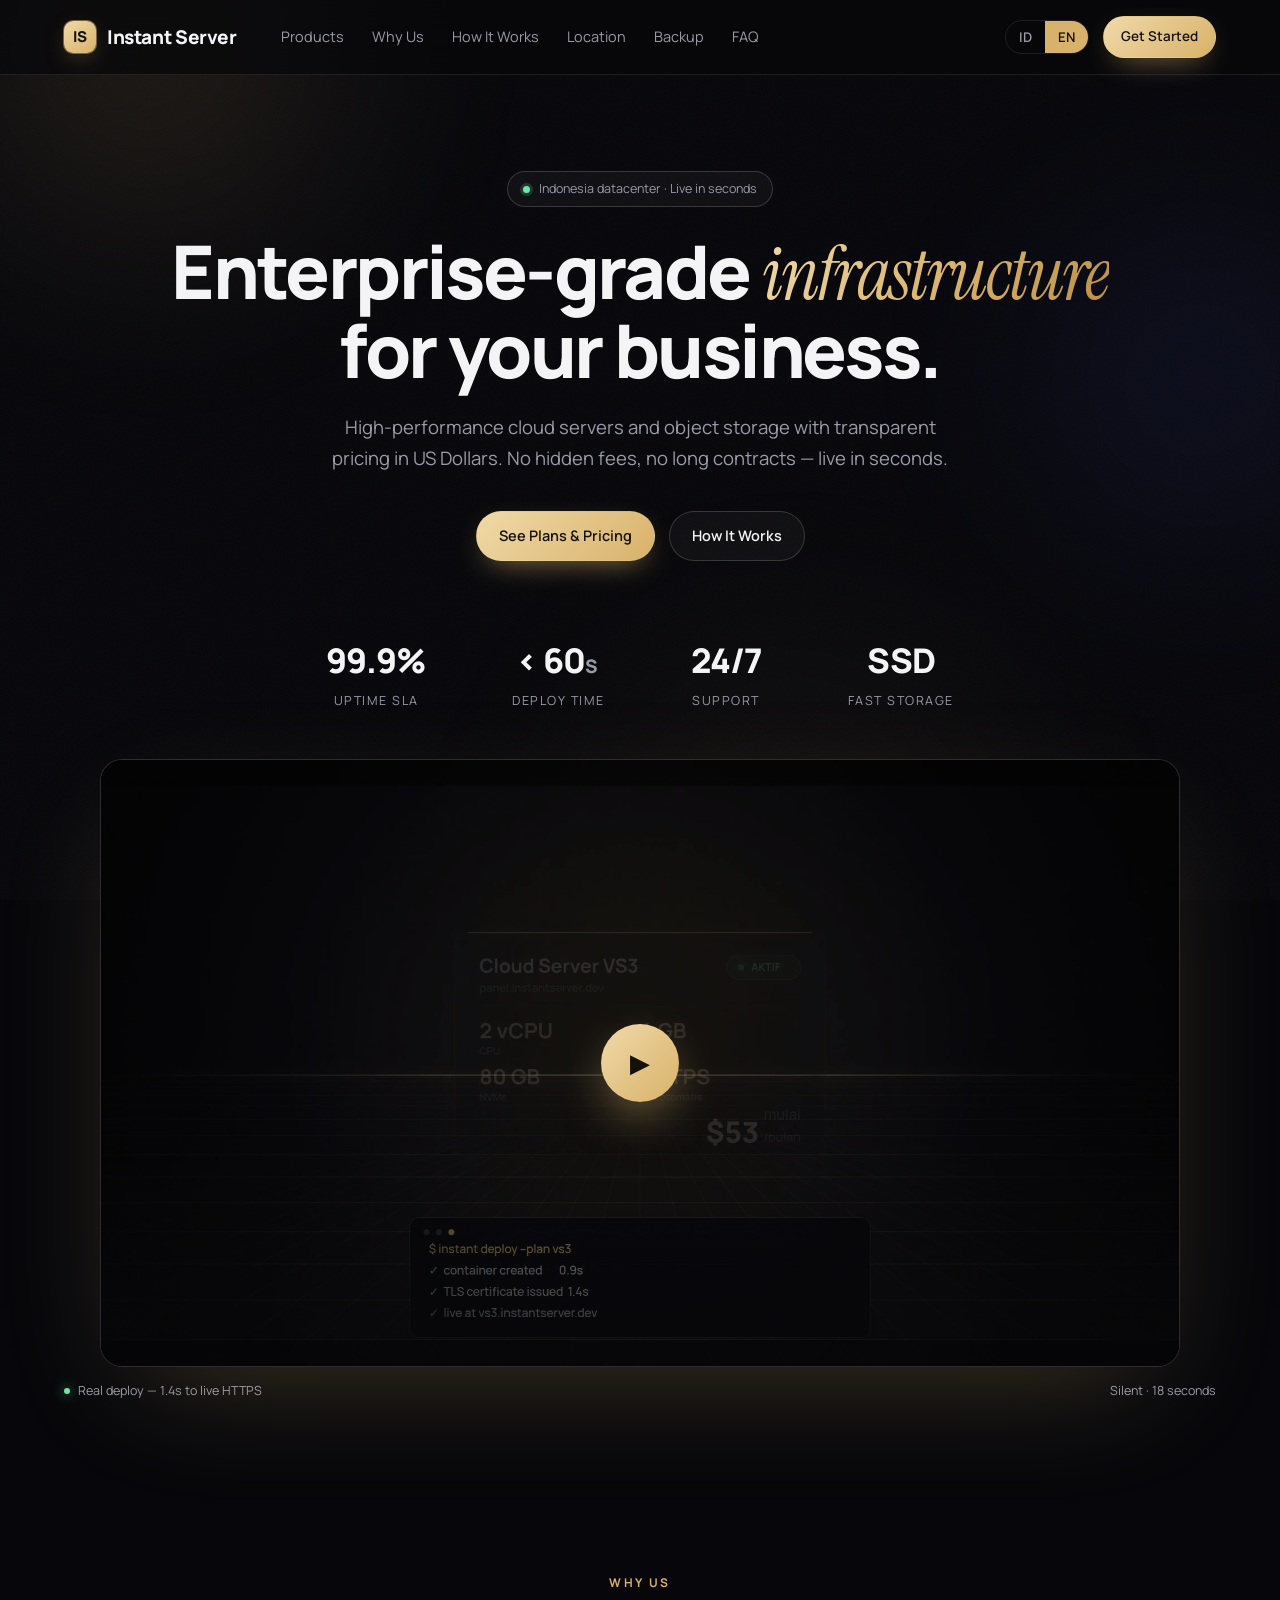
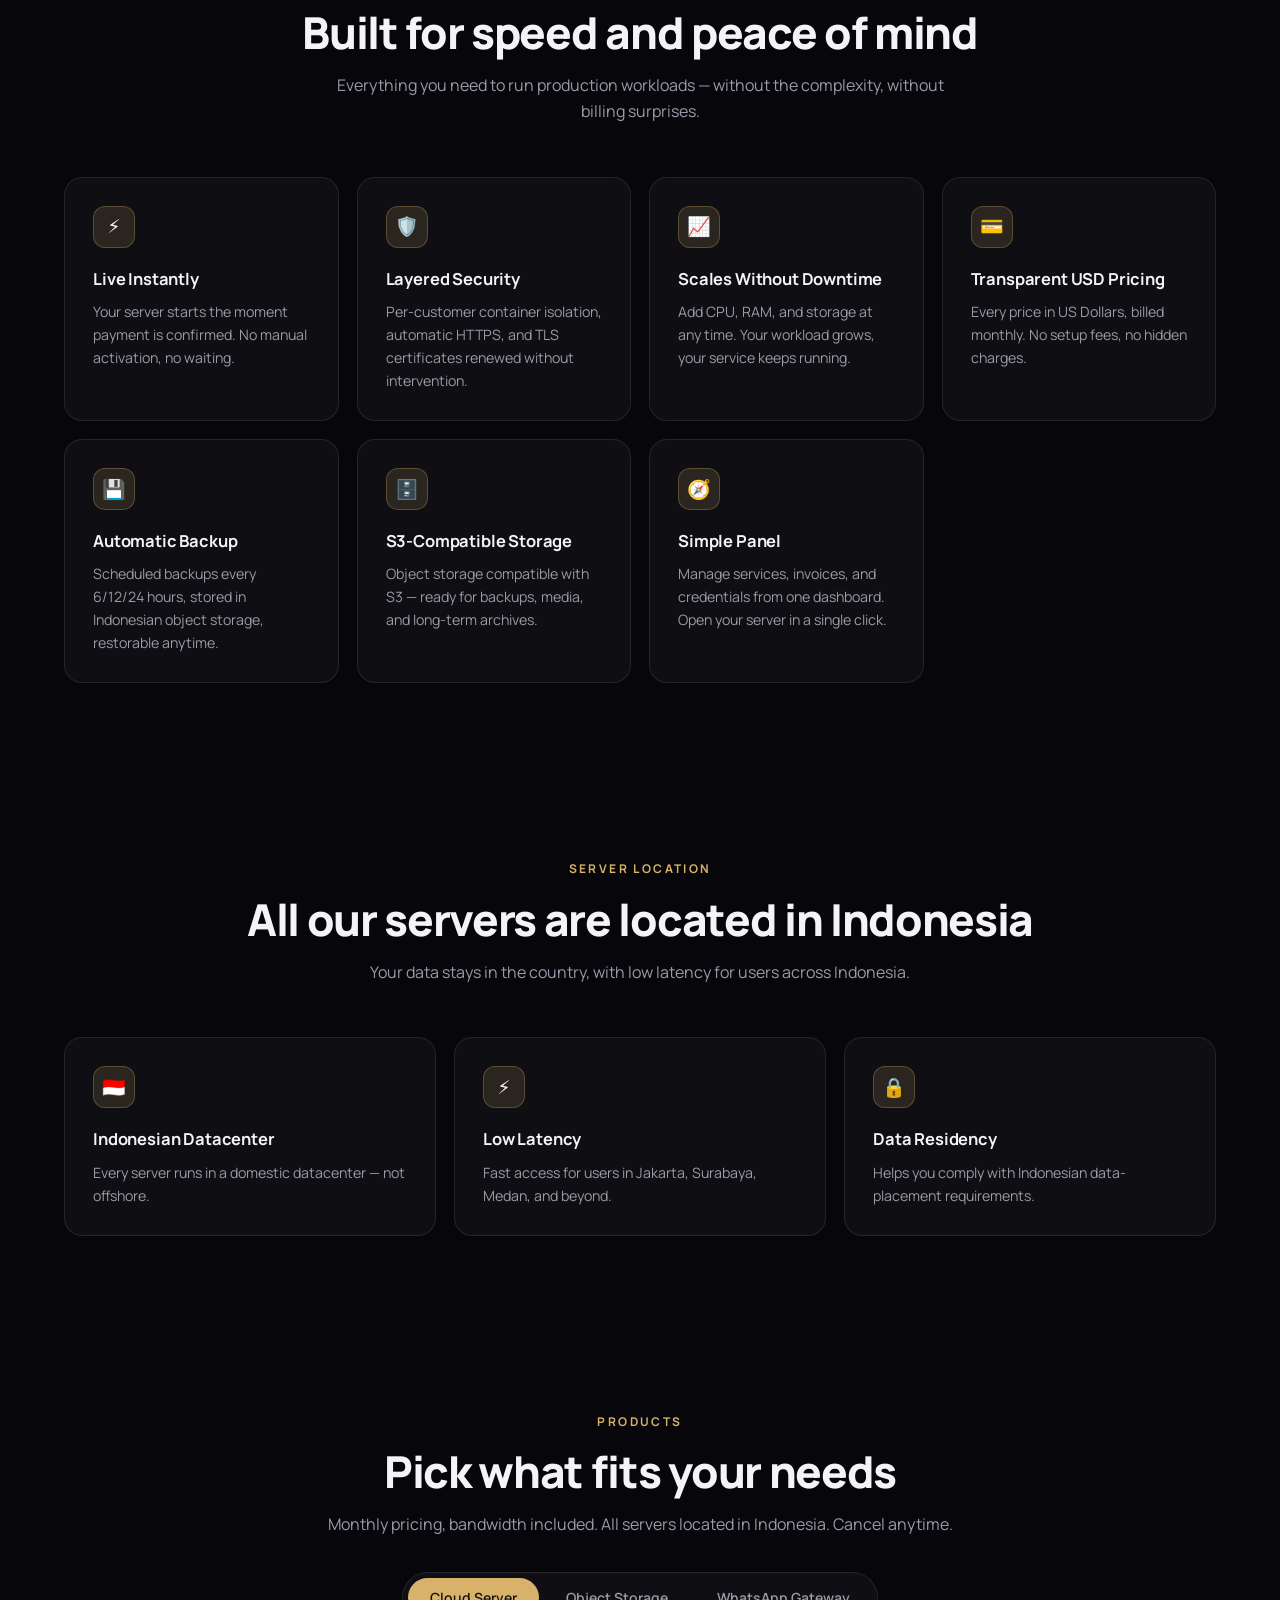
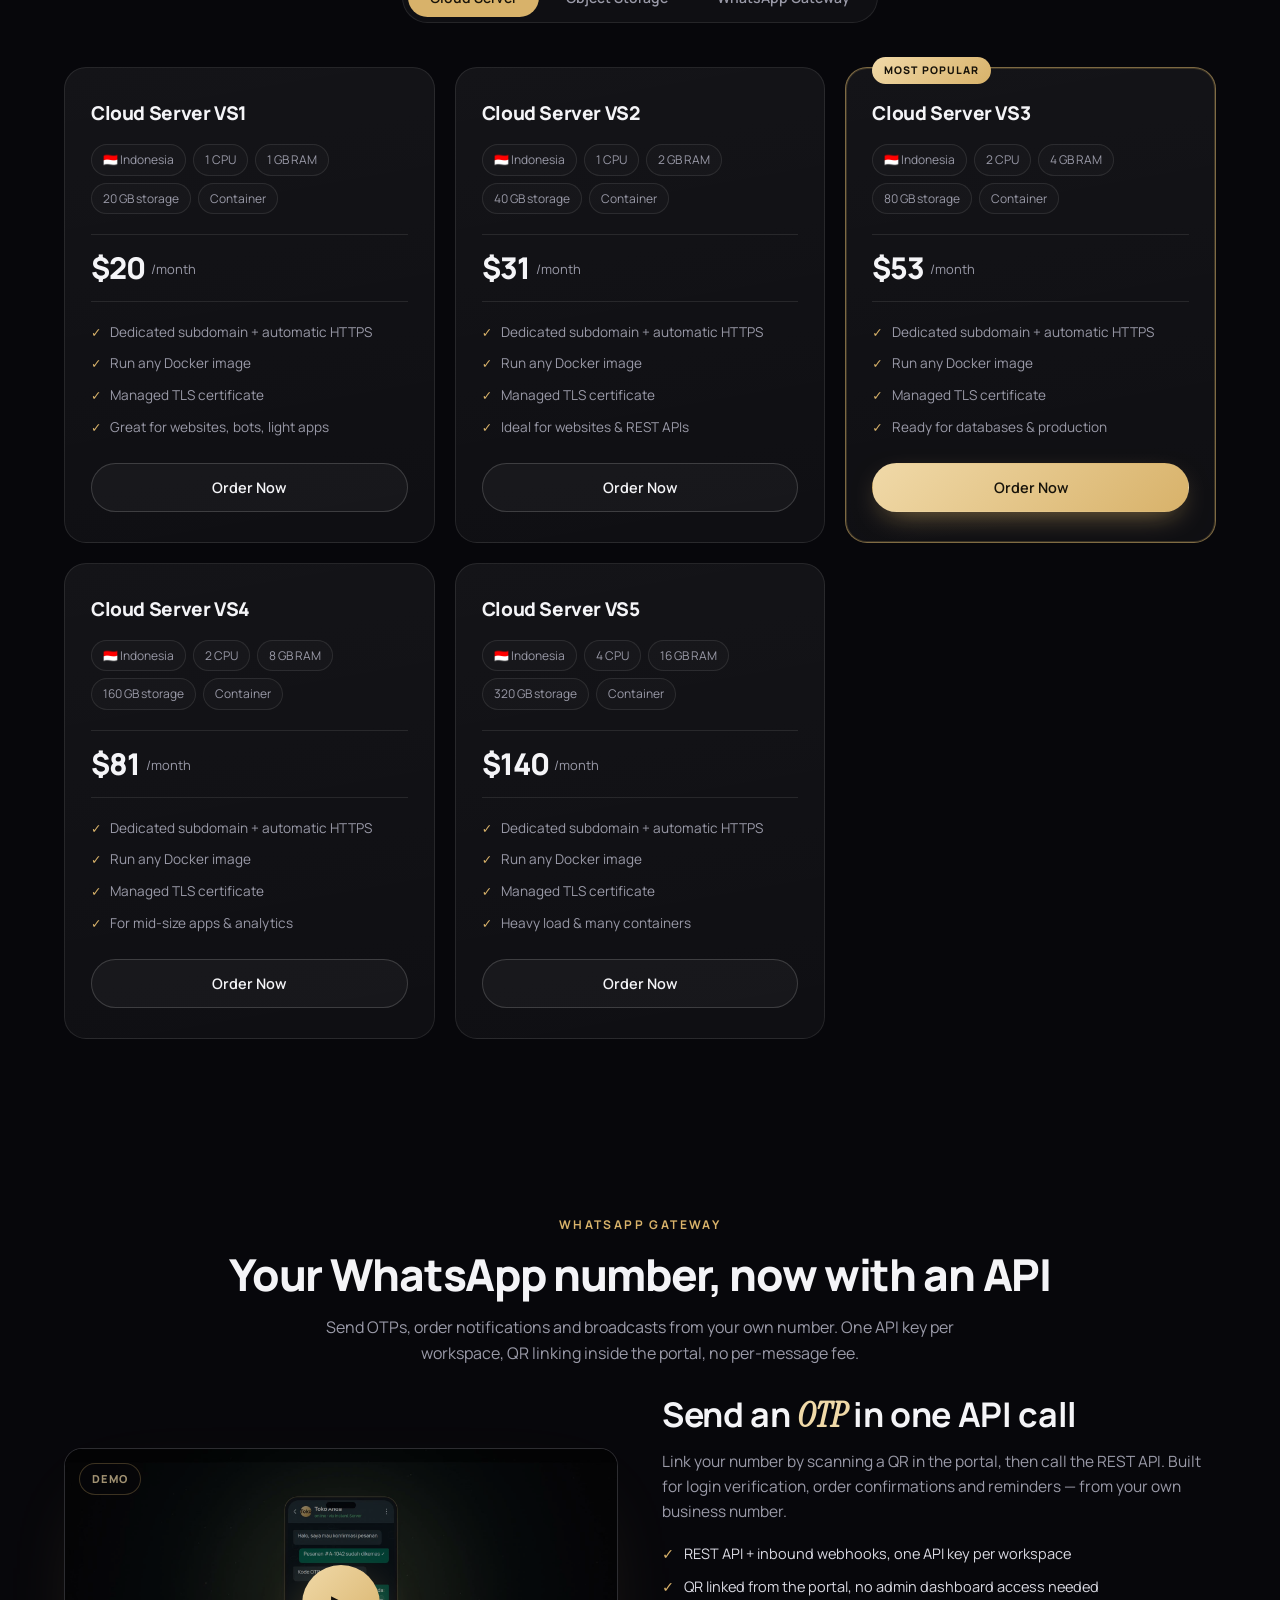
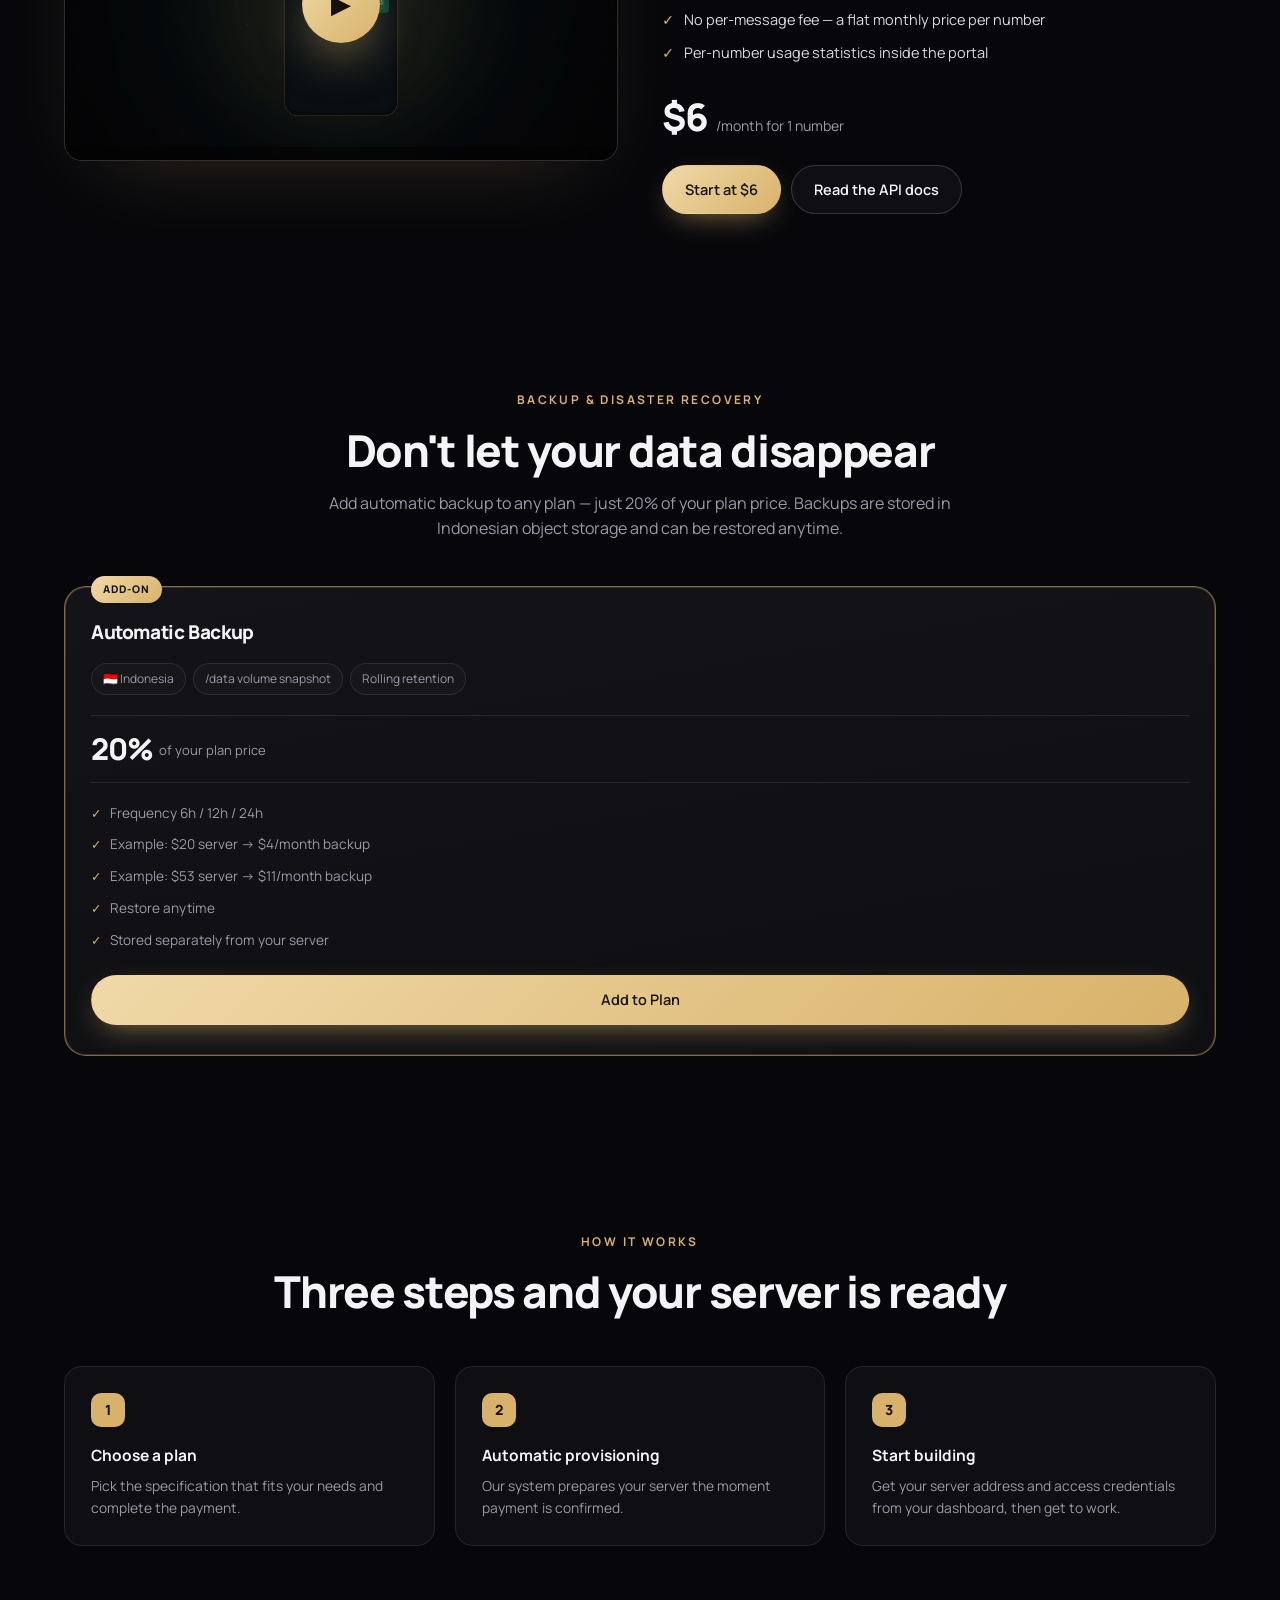
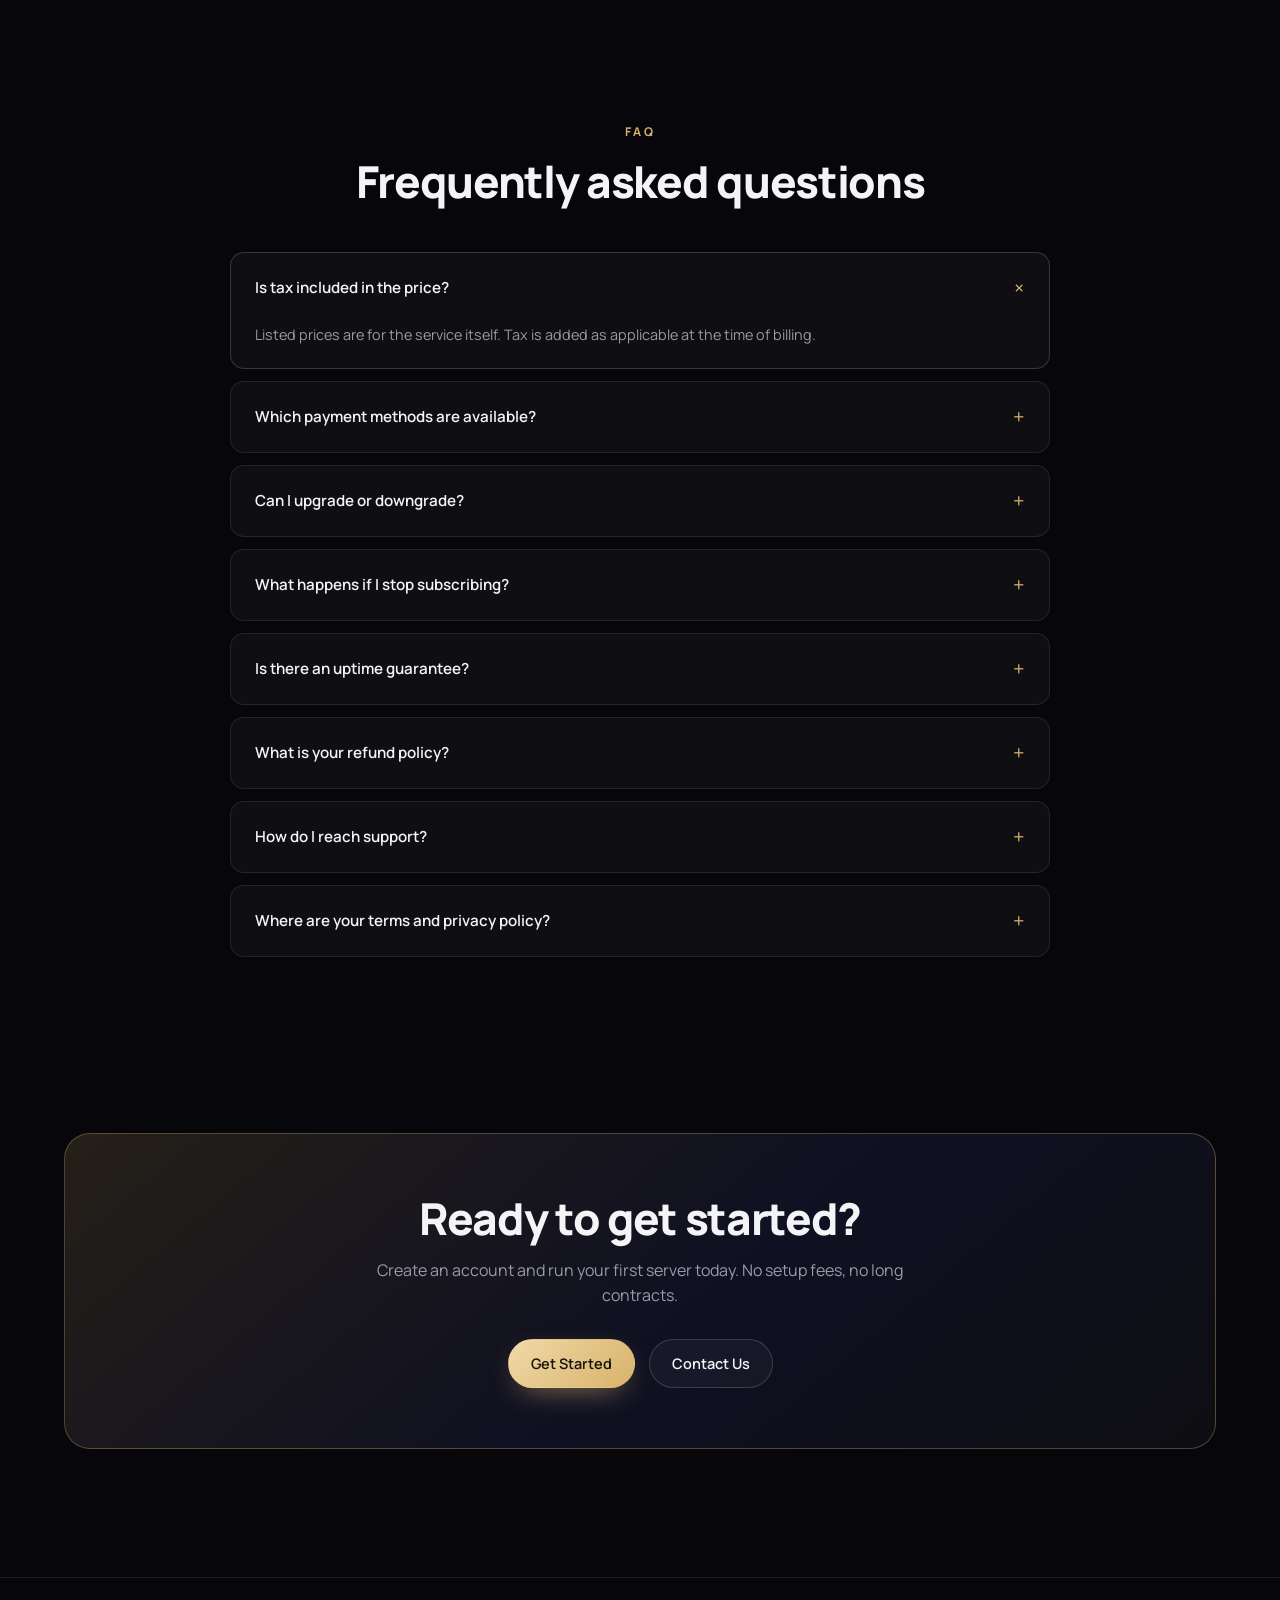
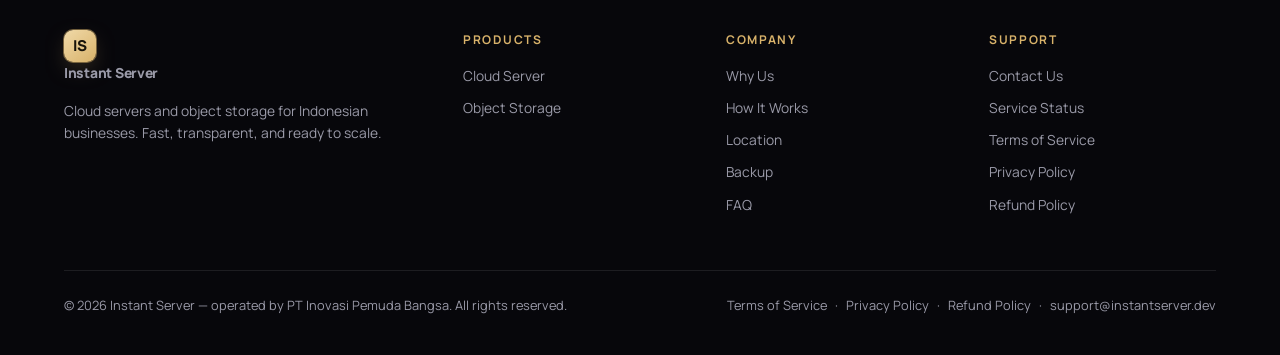
==== commit 09815d70: "Add English WhatsApp API docs page EN mode previously linked 'Read the API docs' to the Indonesian-o" ====
--- a/index.html
+++ b/index.html
@@ -515,7 +515,7 @@
           </div>
           <div class="sc-cta">
             <a class="btn btn-gold" href="https://panel.instantserver.dev/products/whatsapp/wa-starter/checkout" data-i18n="wa_cta1">Mulai dari $6</a>
-            <a class="btn btn-ghost" href="https://instantserver.dev/whatsapp-api" data-i18n="wa_cta2">Baca dokumentasi API</a>
+            <a class="btn btn-ghost" href="https://instantserver.dev/whatsapp-api" data-legal="whatsapp-api" data-i18n="wa_cta2">Baca dokumentasi API</a>
           </div>
         </div>
       </div>
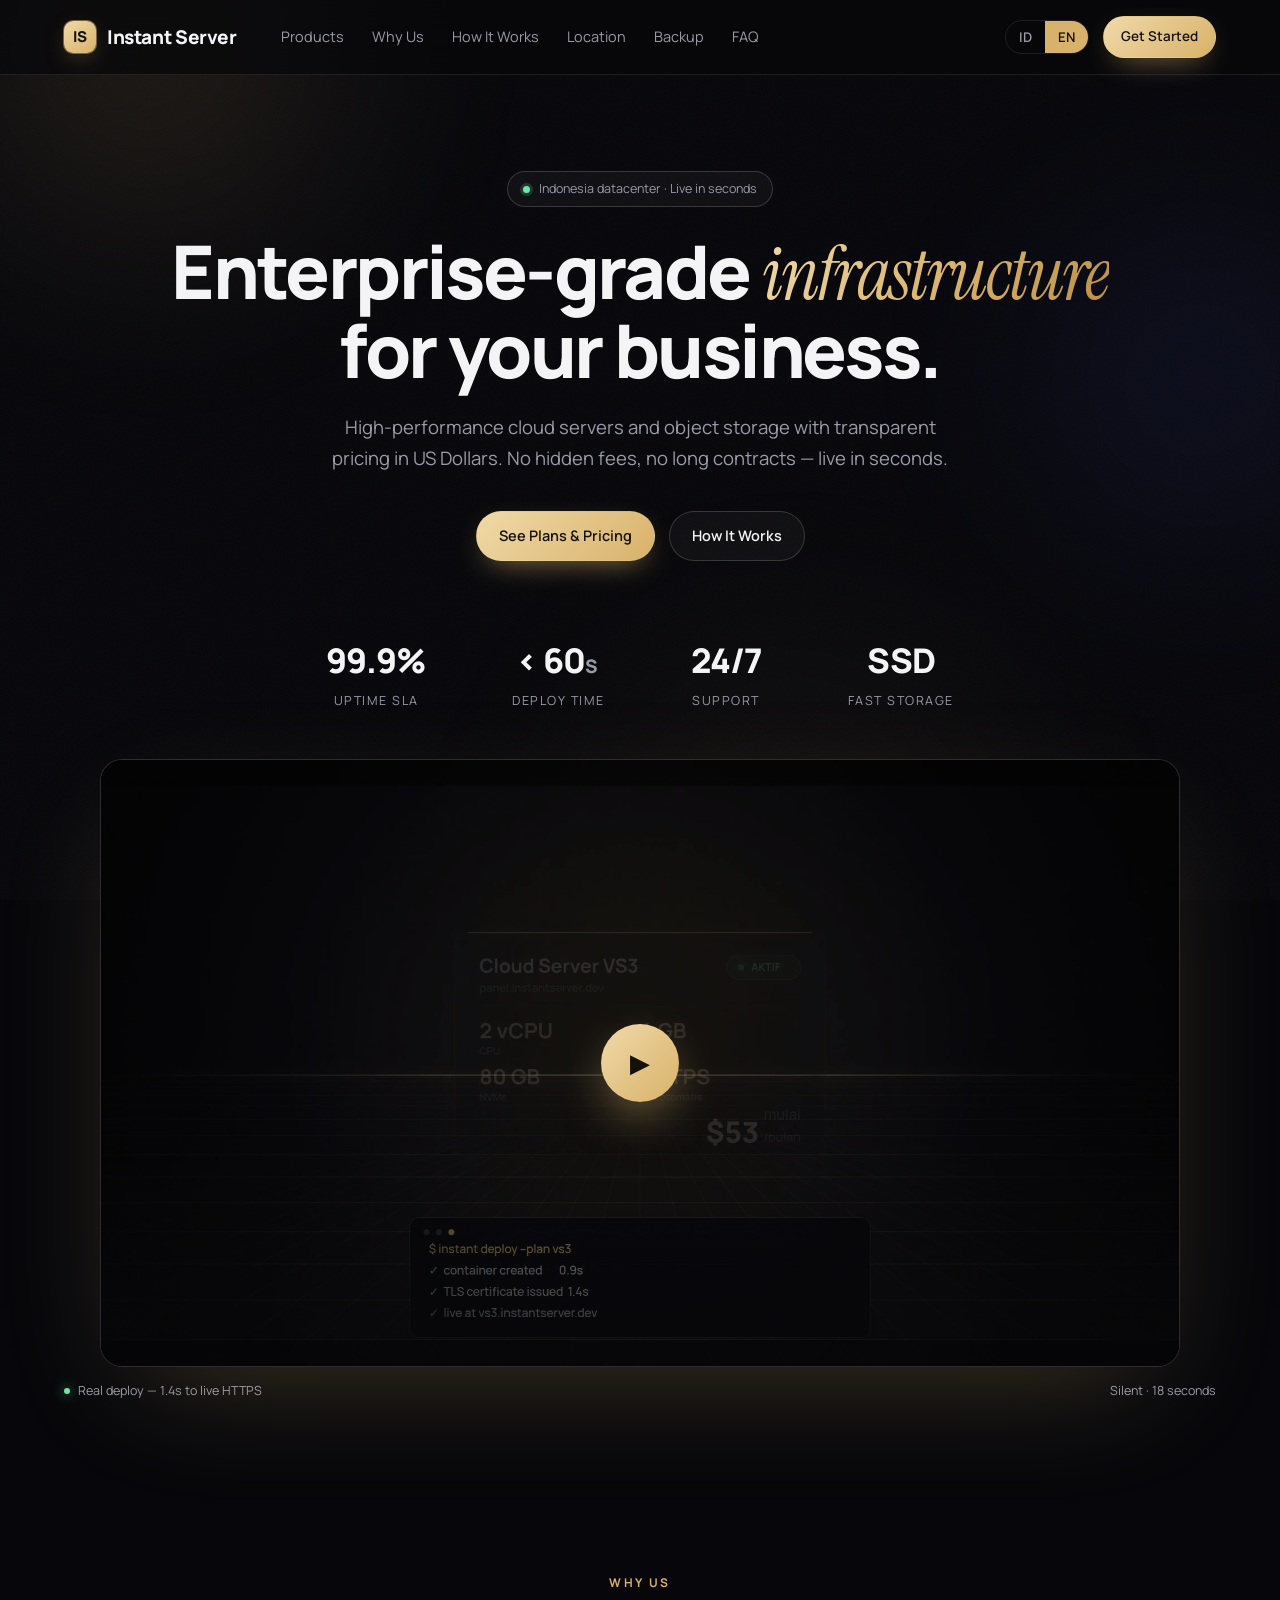
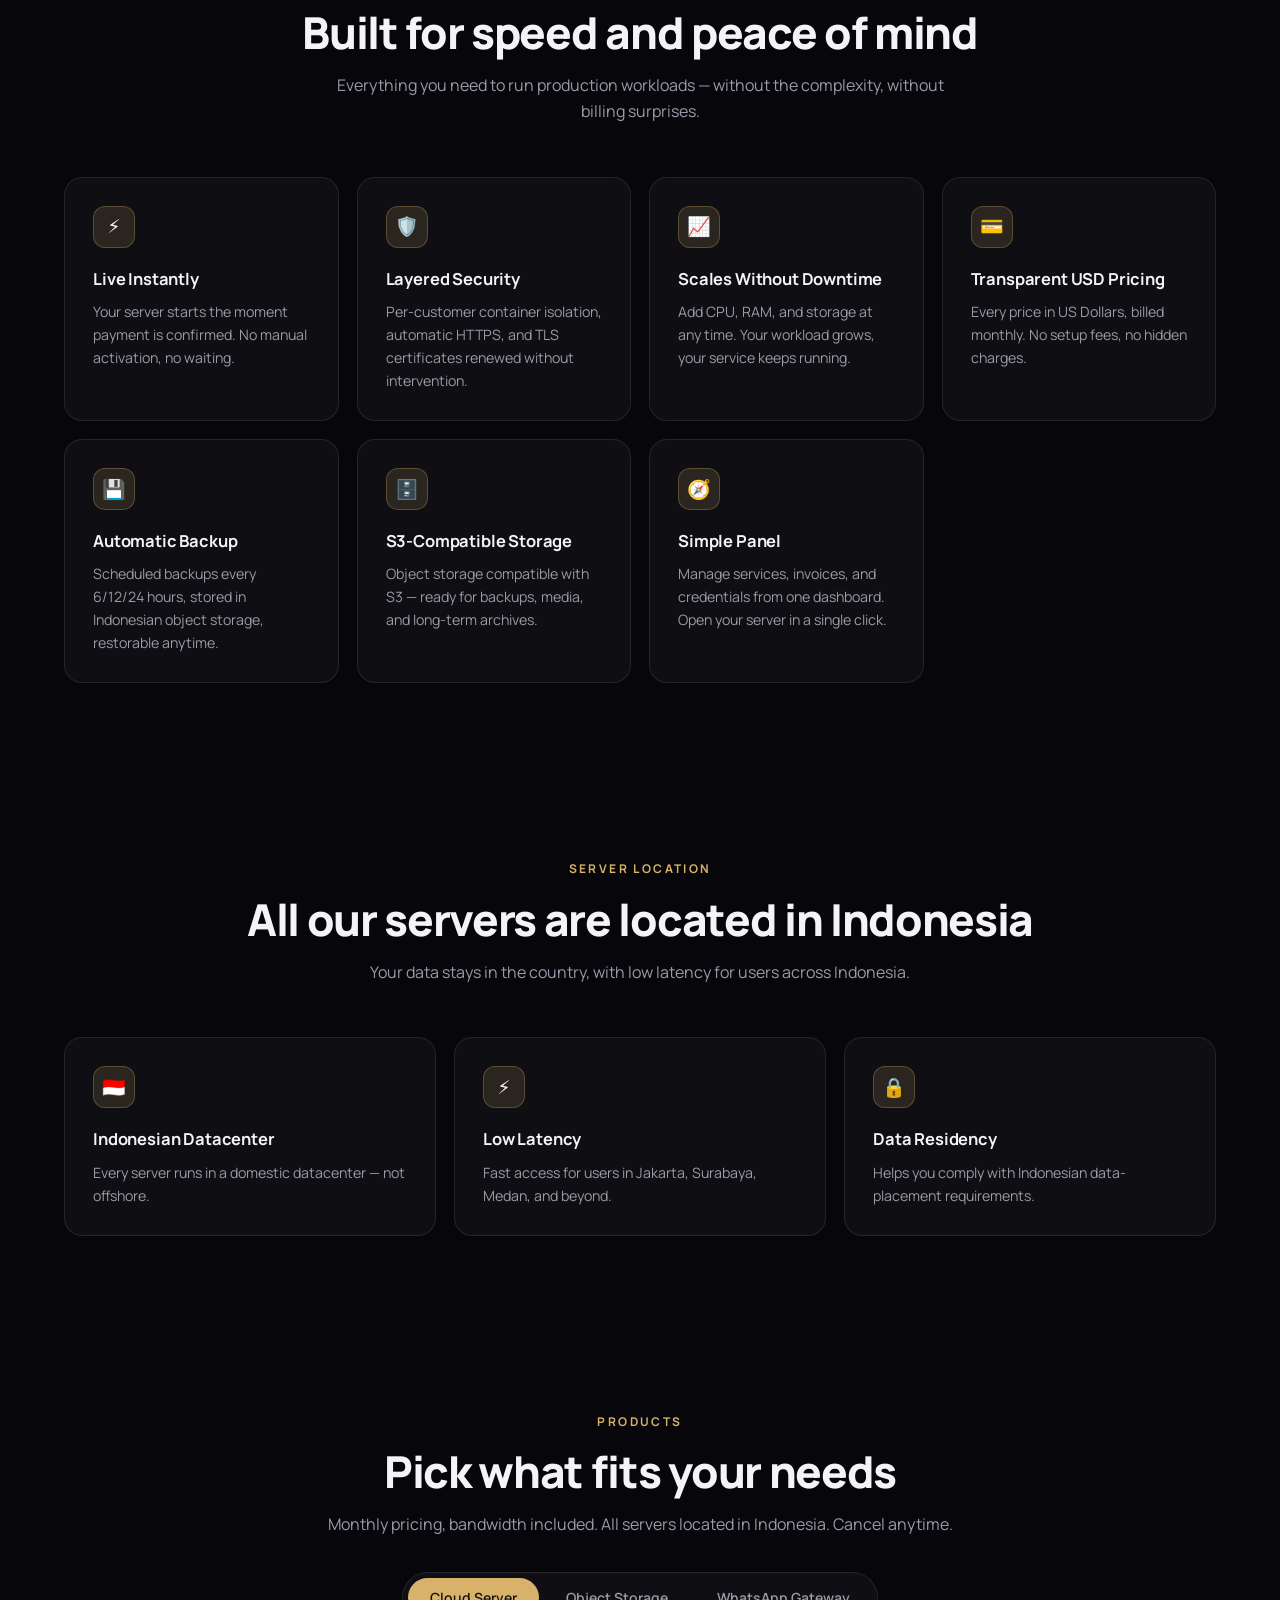
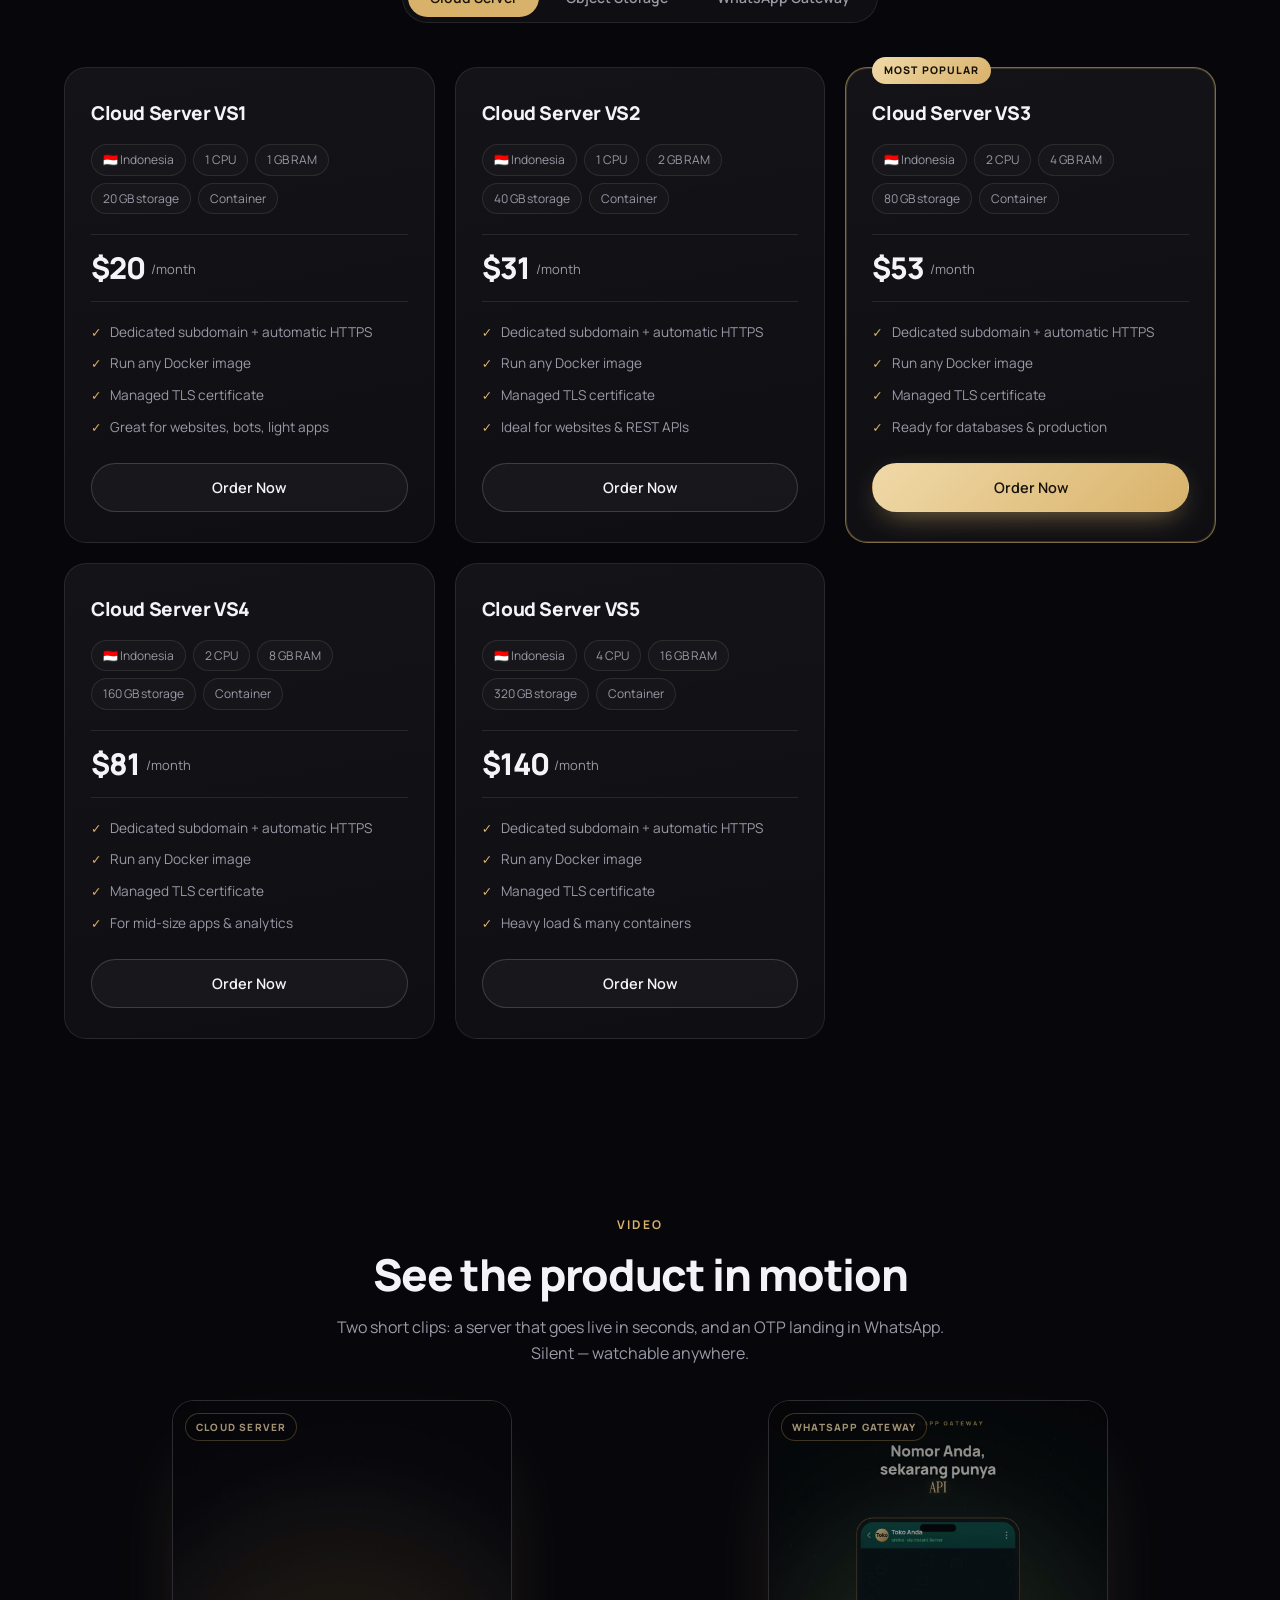
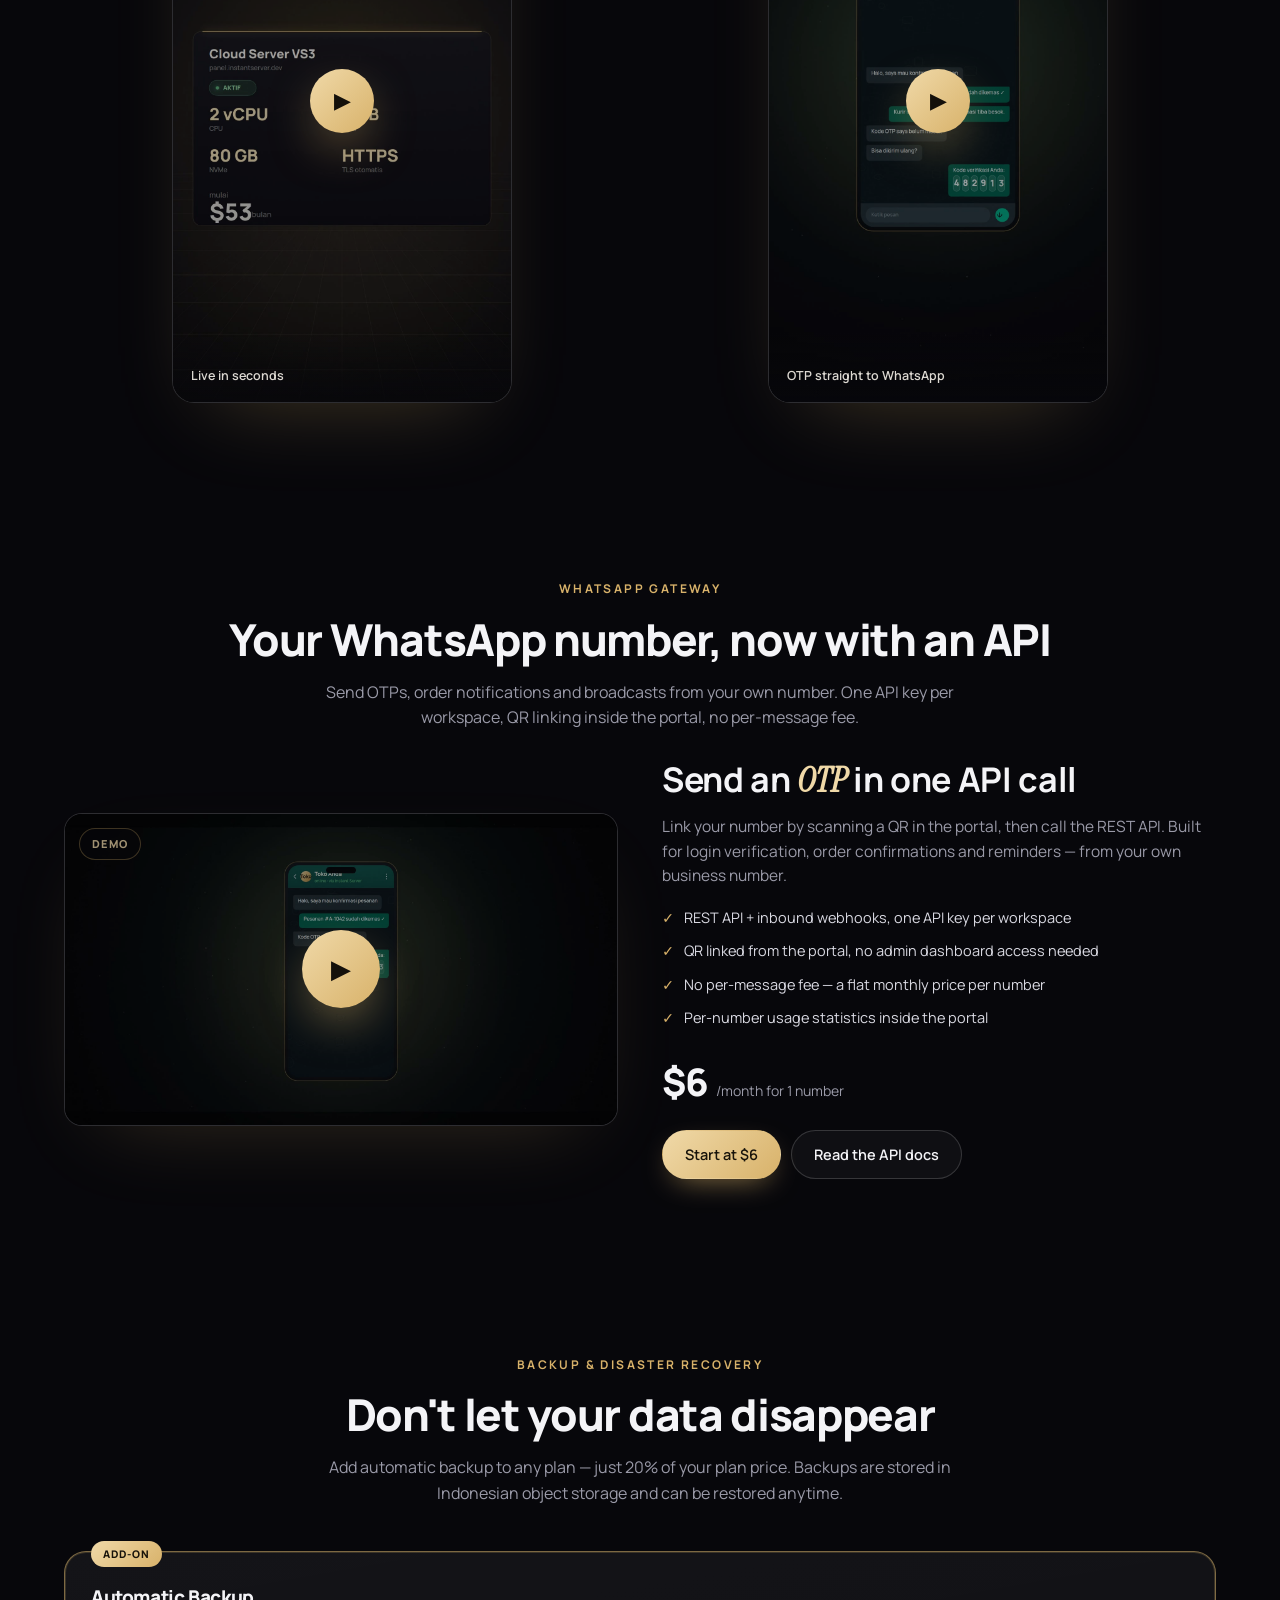
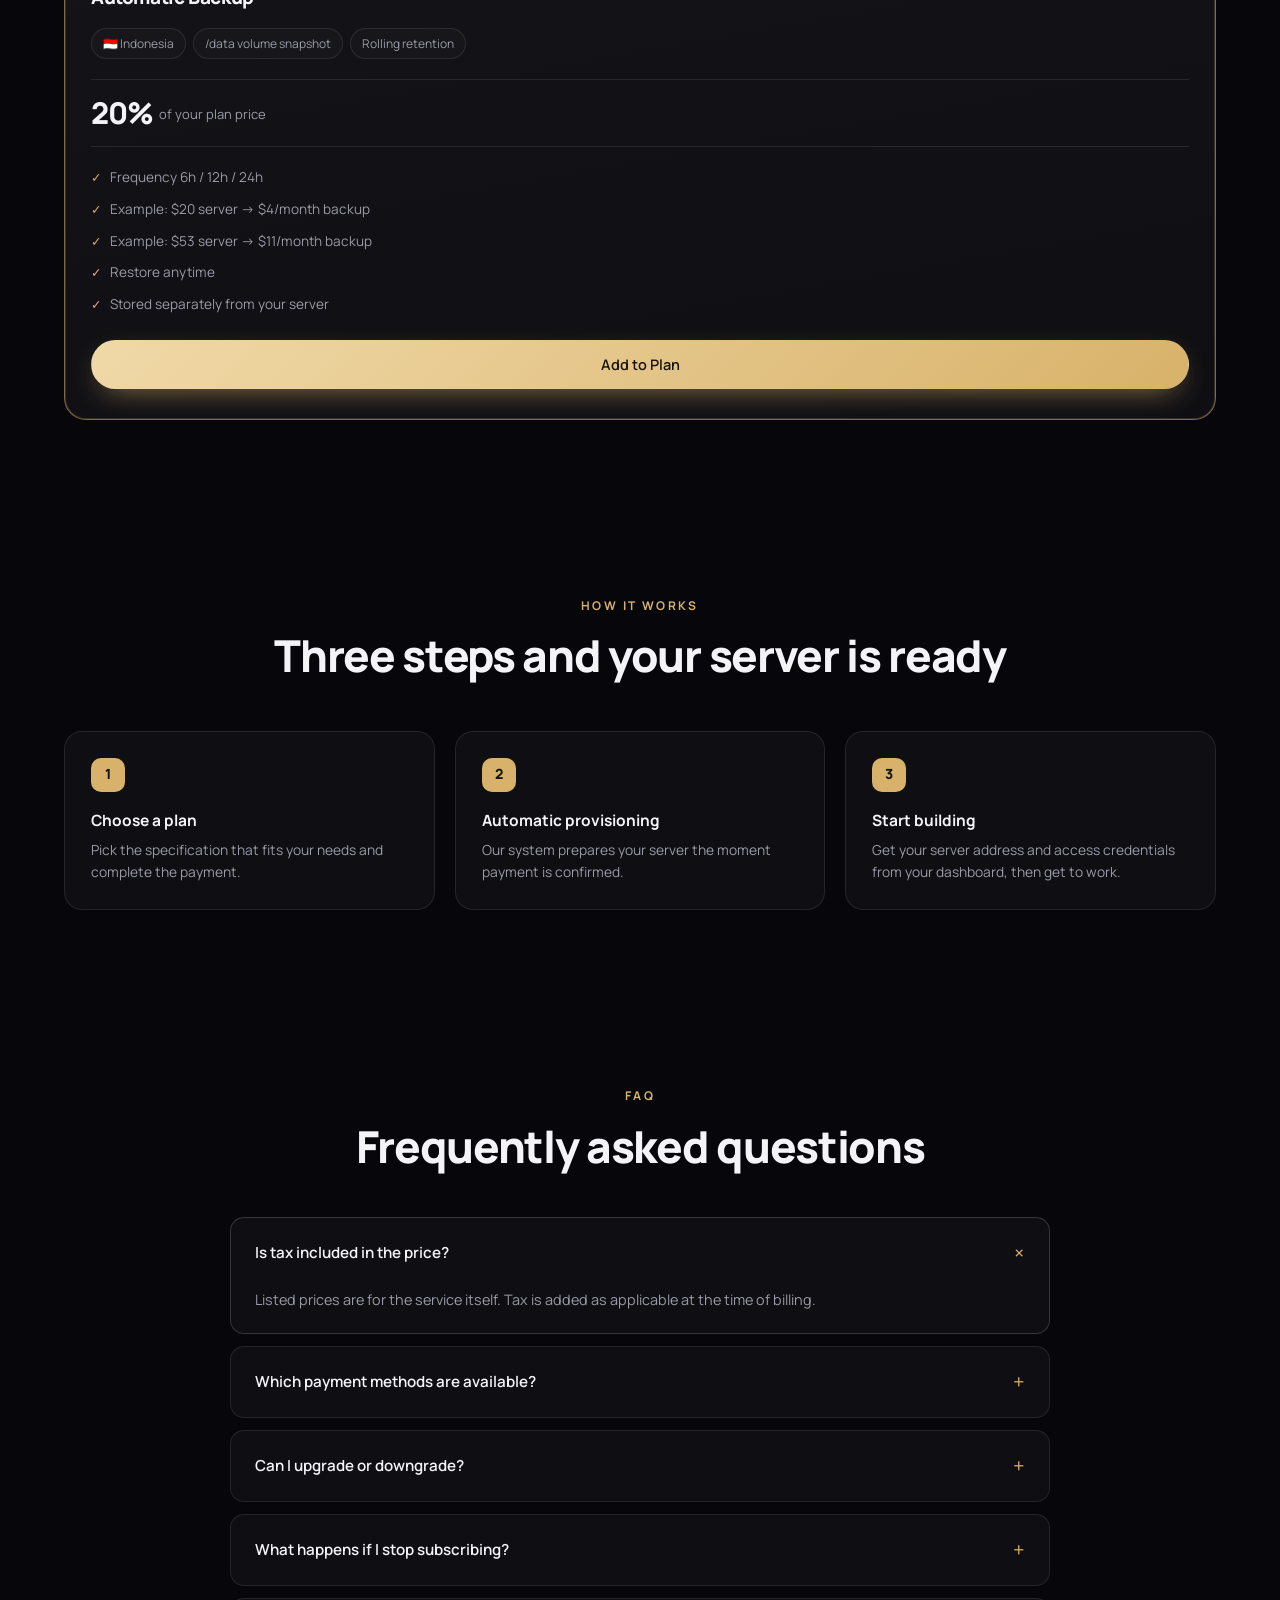
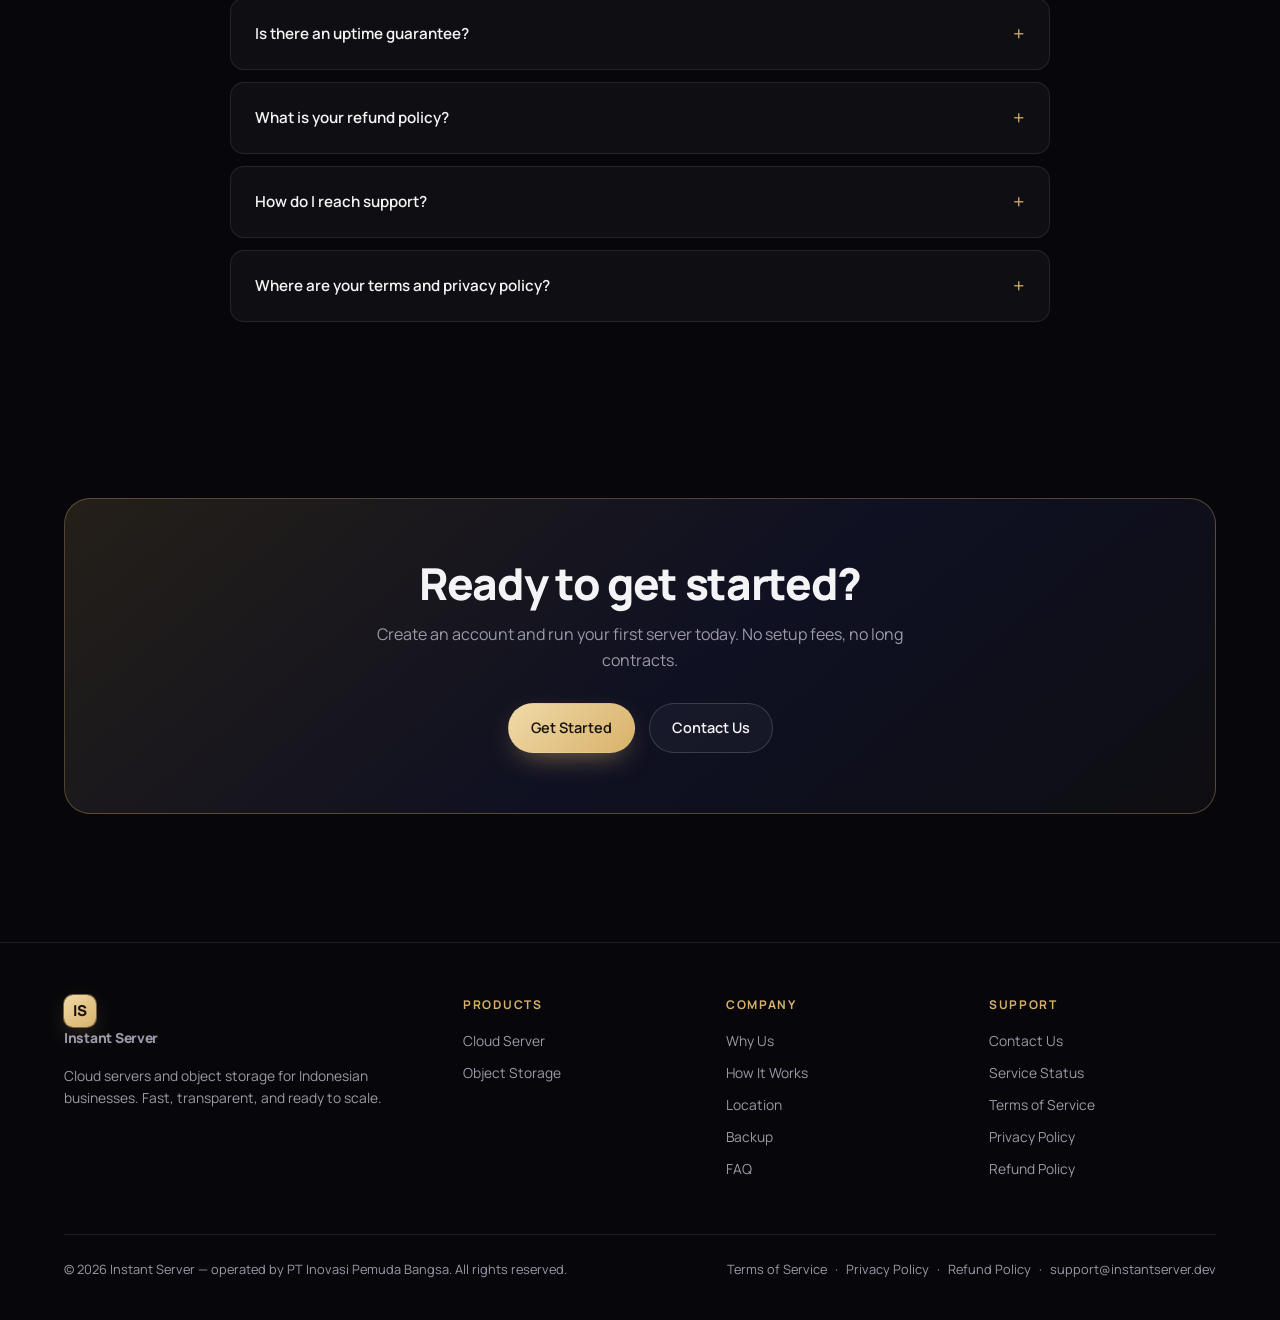
==== commit 2e4e2541: "Vertical 9:16 reels + teal WhatsApp header - vps-v / wa-v: 1080x1920 reels built with portrait-nativ" ====
--- a/index.html
+++ b/index.html
@@ -477,6 +477,49 @@
   </section>
 
 
+  <!-- VERTICAL REELS -->
+  <section id="reels">
+    <div class="wrap">
+      <div class="center">
+        <div class="eyebrow" data-i18n="rv_eyebrow">Video</div>
+        <h2 data-i18n="rv_title">Lihat produknya bergerak</h2>
+        <p class="lead" data-i18n="rv_lead">Dua cuplikan pendek: server yang aktif dalam hitungan detik, dan OTP yang mendarat di WhatsApp. Tanpa suara — bisa ditonton di mana saja.</p>
+      </div>
+
+      <div class="reels-vertical">
+        <div class="reel-v" data-reveal data-reveal-y="36">
+          <span class="vtag" data-i18n="rv_tag1">Cloud Server</span>
+          <video id="reel-vps-v" class="reel-video"
+                 poster="/assets/video/vps-v-poster.jpg"
+                 preload="none" muted playsinline loop
+                 aria-label="Cloud Server — 14 detik">
+            <source src="/assets/video/vps-v.webm" type="video/webm">
+            <source src="/assets/video/vps-v.mp4" type="video/mp4">
+          </video>
+          <button class="reel-play" data-play="reel-vps-v" type="button" aria-label="Putar video">
+            <span>▶</span>
+          </button>
+          <div class="vcap" data-i18n="rv_cap1">Aktif dalam hitungan detik</div>
+        </div>
+
+        <div class="reel-v" data-reveal data-reveal-y="36">
+          <span class="vtag" data-i18n="rv_tag2">WhatsApp Gateway</span>
+          <video id="reel-wa-v" class="reel-video"
+                 poster="/assets/video/wa-v-poster.jpg"
+                 preload="none" muted playsinline loop
+                 aria-label="WhatsApp Gateway — 12 detik">
+            <source src="/assets/video/wa-v.webm" type="video/webm">
+            <source src="/assets/video/wa-v.mp4" type="video/mp4">
+          </video>
+          <button class="reel-play" data-play="reel-wa-v" type="button" aria-label="Putar video">
+            <span>▶</span>
+          </button>
+          <div class="vcap" data-i18n="rv_cap2">OTP langsung ke WhatsApp</div>
+        </div>
+      </div>
+    </div>
+  </section>
+
   <!-- WHATSAPP SHOWCASE -->
   <section id="whatsapp">
     <div class="wrap">
@@ -656,6 +699,10 @@
     f6t:"Panel Sederhana", f6d:"Kelola layanan, tagihan, dan kredensial dari satu dasbor. Buka server Anda dengan satu klik.",
     prod_eyebrow:"Produk", prod_title:"Pilih yang sesuai kebutuhan Anda",
     prod_lead:"Harga per bulan, sudah termasuk bandwidth. Semua server berlokasi di Indonesia. Bisa berhenti kapan saja.",
+    rv_eyebrow:"Video", rv_title:"Lihat produknya bergerak",
+    rv_lead:"Dua cuplikan pendek: server yang aktif dalam hitungan detik, dan OTP yang mendarat di WhatsApp. Tanpa suara — bisa ditonton di mana saja.",
+    rv_tag1:"Cloud Server", rv_tag2:"WhatsApp Gateway",
+    rv_cap1:"Aktif dalam hitungan detik", rv_cap2:"OTP langsung ke WhatsApp",
     stat_uptime_v:"99,9%",
     reel_cap1:"Deploy sungguhan — 1,4 detik sampai HTTPS aktif", reel_cap2:"Tanpa suara · 18 detik",
     wa_eyebrow:"WhatsApp Gateway", wa_title:"Nomor WhatsApp Anda, sekarang punya API",
@@ -748,6 +795,10 @@
     f6t:"Simple Panel", f6d:"Manage services, invoices, and credentials from one dashboard. Open your server in a single click.",
     prod_eyebrow:"Products", prod_title:"Pick what fits your needs",
     prod_lead:"Monthly pricing, bandwidth included. All servers located in Indonesia. Cancel anytime.",
+    rv_eyebrow:"Video", rv_title:"See the product in motion",
+    rv_lead:"Two short clips: a server that goes live in seconds, and an OTP landing in WhatsApp. Silent — watchable anywhere.",
+    rv_tag1:"Cloud Server", rv_tag2:"WhatsApp Gateway",
+    rv_cap1:"Live in seconds", rv_cap2:"OTP straight to WhatsApp",
     stat_uptime_v:"99.9%",
     reel_cap1:"Real deploy — 1.4s to live HTTPS", reel_cap2:"Silent · 18 seconds",
     wa_eyebrow:"WhatsApp Gateway", wa_title:"Your WhatsApp number, now with an API",
--- a/assets/motion.css
+++ b/assets/motion.css
@@ -96,3 +96,34 @@
   [data-reveal]{opacity:1 !important;transform:none !important}
   .reel-hero,.sc-media{box-shadow:0 20px 60px -40px rgba(0,0,0,.6)}
 }
+
+/* ---------- vertical (9:16) reel pair ---------- */
+.reels-vertical{
+  display:grid;grid-template-columns:repeat(2,minmax(0,1fr));
+  gap:40px;justify-items:center;margin-top:34px;
+}
+.reel-v{
+  position:relative;width:100%;max-width:340px;
+  border-radius:22px;overflow:hidden;
+  border:1px solid var(--line-2);background:#05050a;
+  box-shadow:0 34px 90px -40px rgba(216,178,106,.3);
+  will-change:transform,opacity;
+}
+.reel-v video{display:block;width:100%;height:auto;aspect-ratio:9/16;object-fit:cover}
+.reel-v .reel-play span{width:64px;height:64px;font-size:22px}
+.reel-v .vcap{
+  position:absolute;left:0;right:0;bottom:0;z-index:2;pointer-events:none;
+  padding:34px 18px 16px;font-size:12.5px;font-weight:600;color:rgba(244,239,232,.9);
+  background:linear-gradient(180deg,rgba(7,7,11,0) 0%,rgba(7,7,11,.82) 100%);
+}
+.reel-v .vtag{
+  position:absolute;top:12px;left:12px;z-index:2;
+  font-size:10px;font-weight:800;letter-spacing:.12em;text-transform:uppercase;
+  color:var(--gold-2);background:rgba(7,7,11,.72);
+  border:1px solid rgba(216,178,106,.4);border-radius:999px;
+  padding:5px 10px;backdrop-filter:blur(8px);
+}
+@media (max-width:760px){
+  .reels-vertical{grid-template-columns:1fr;gap:26px}
+  .reel-v{max-width:300px}
+}
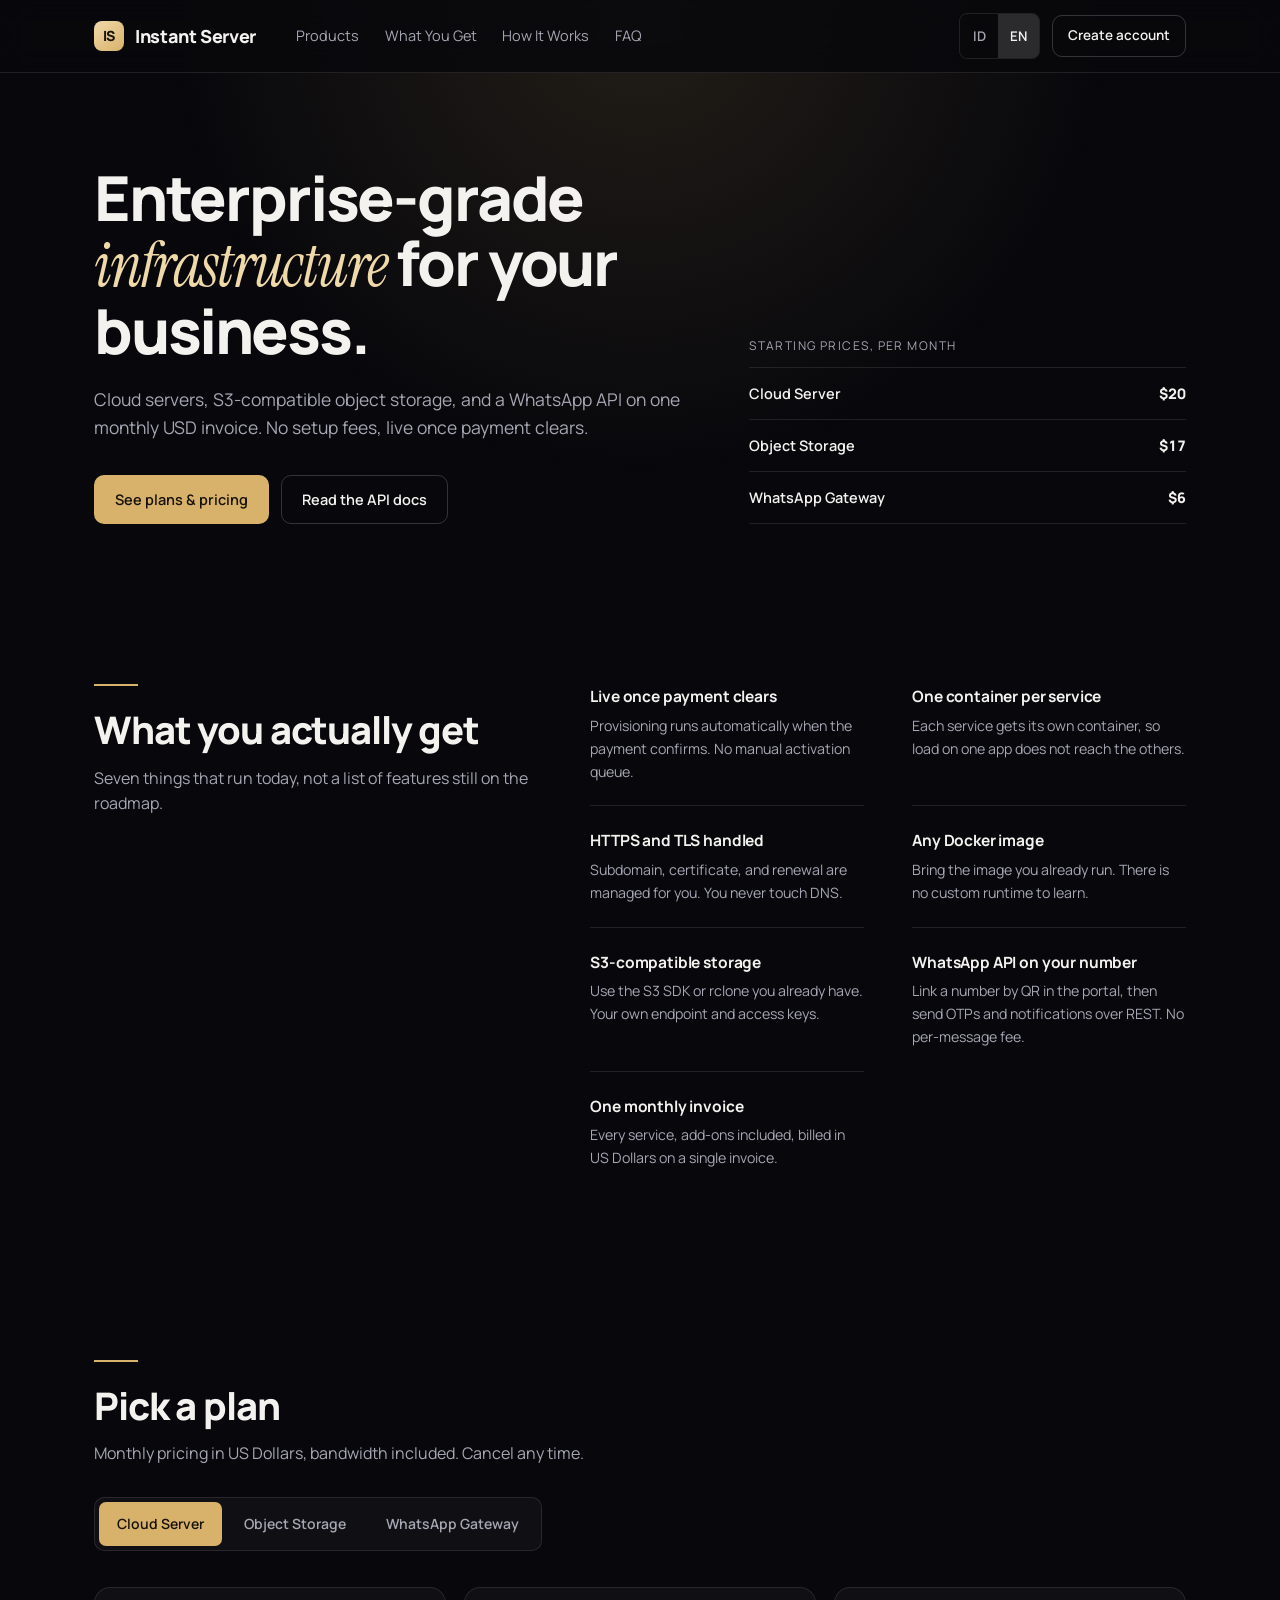
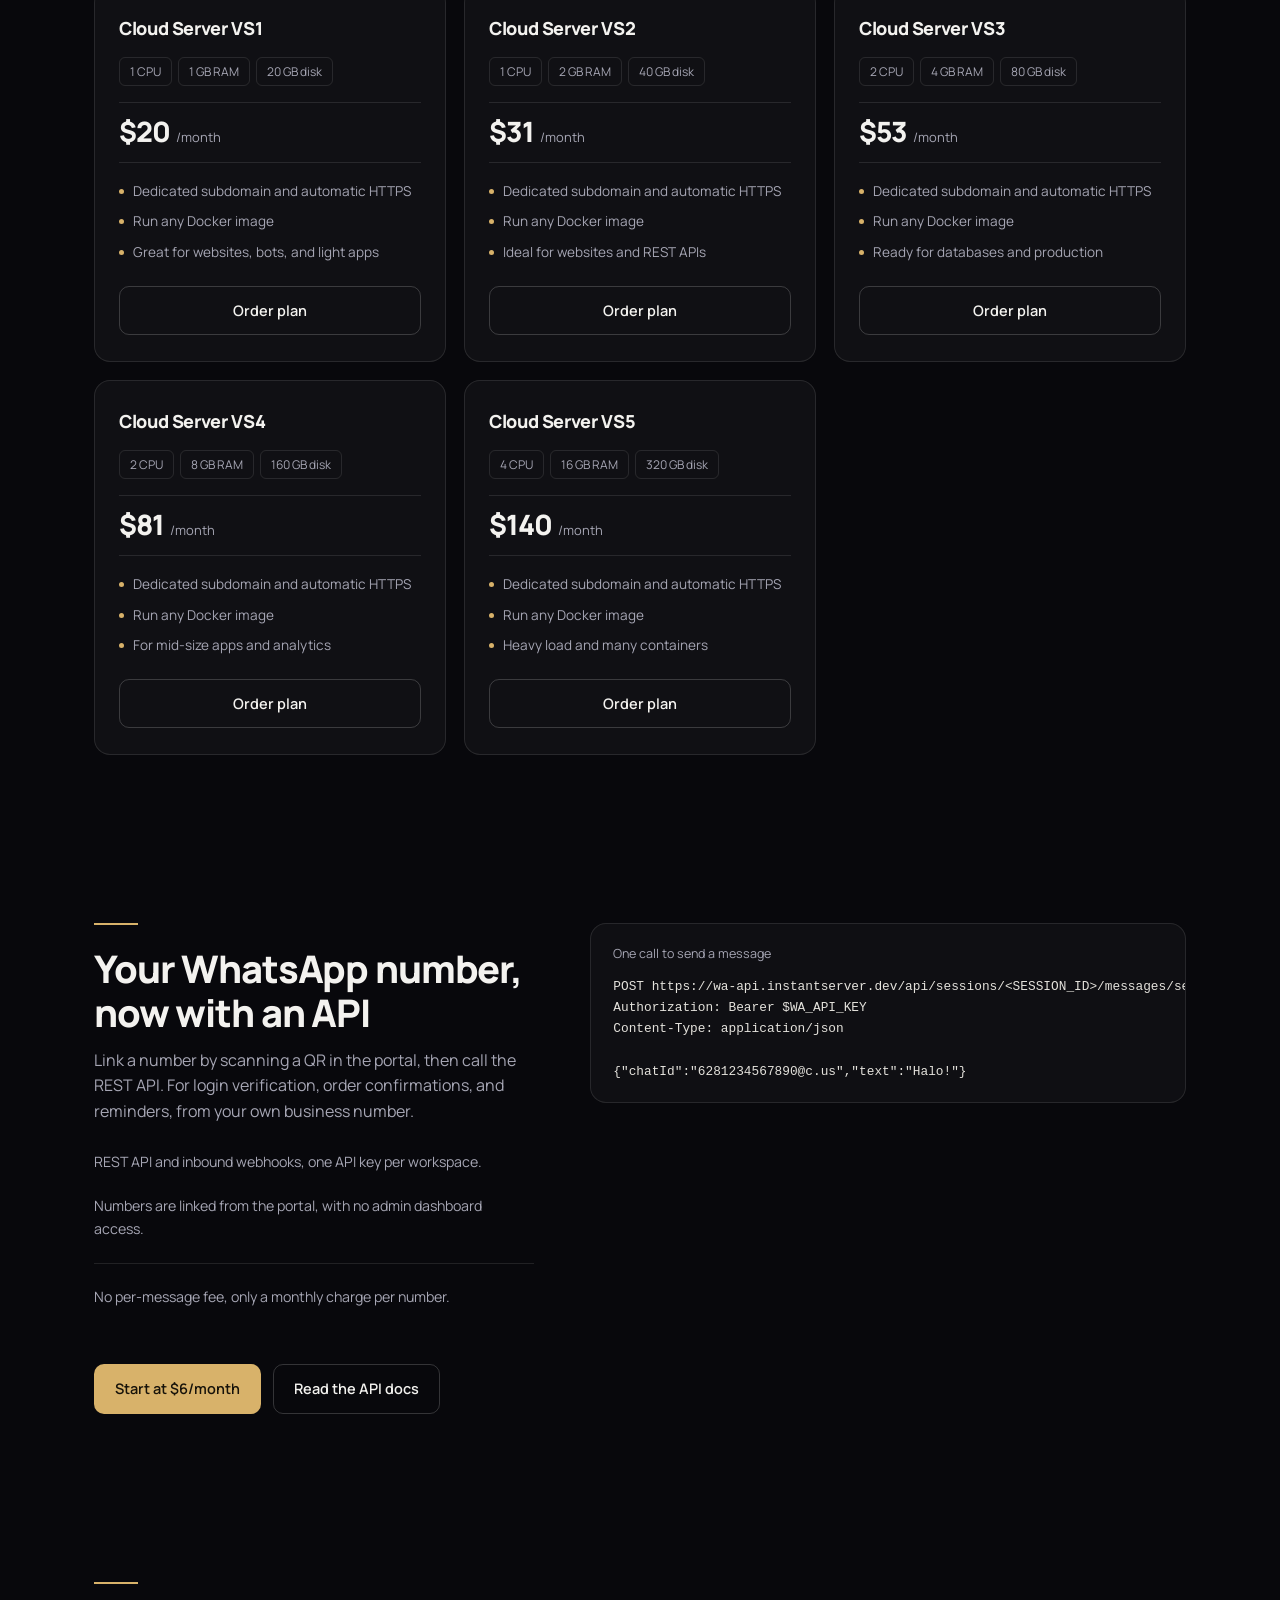
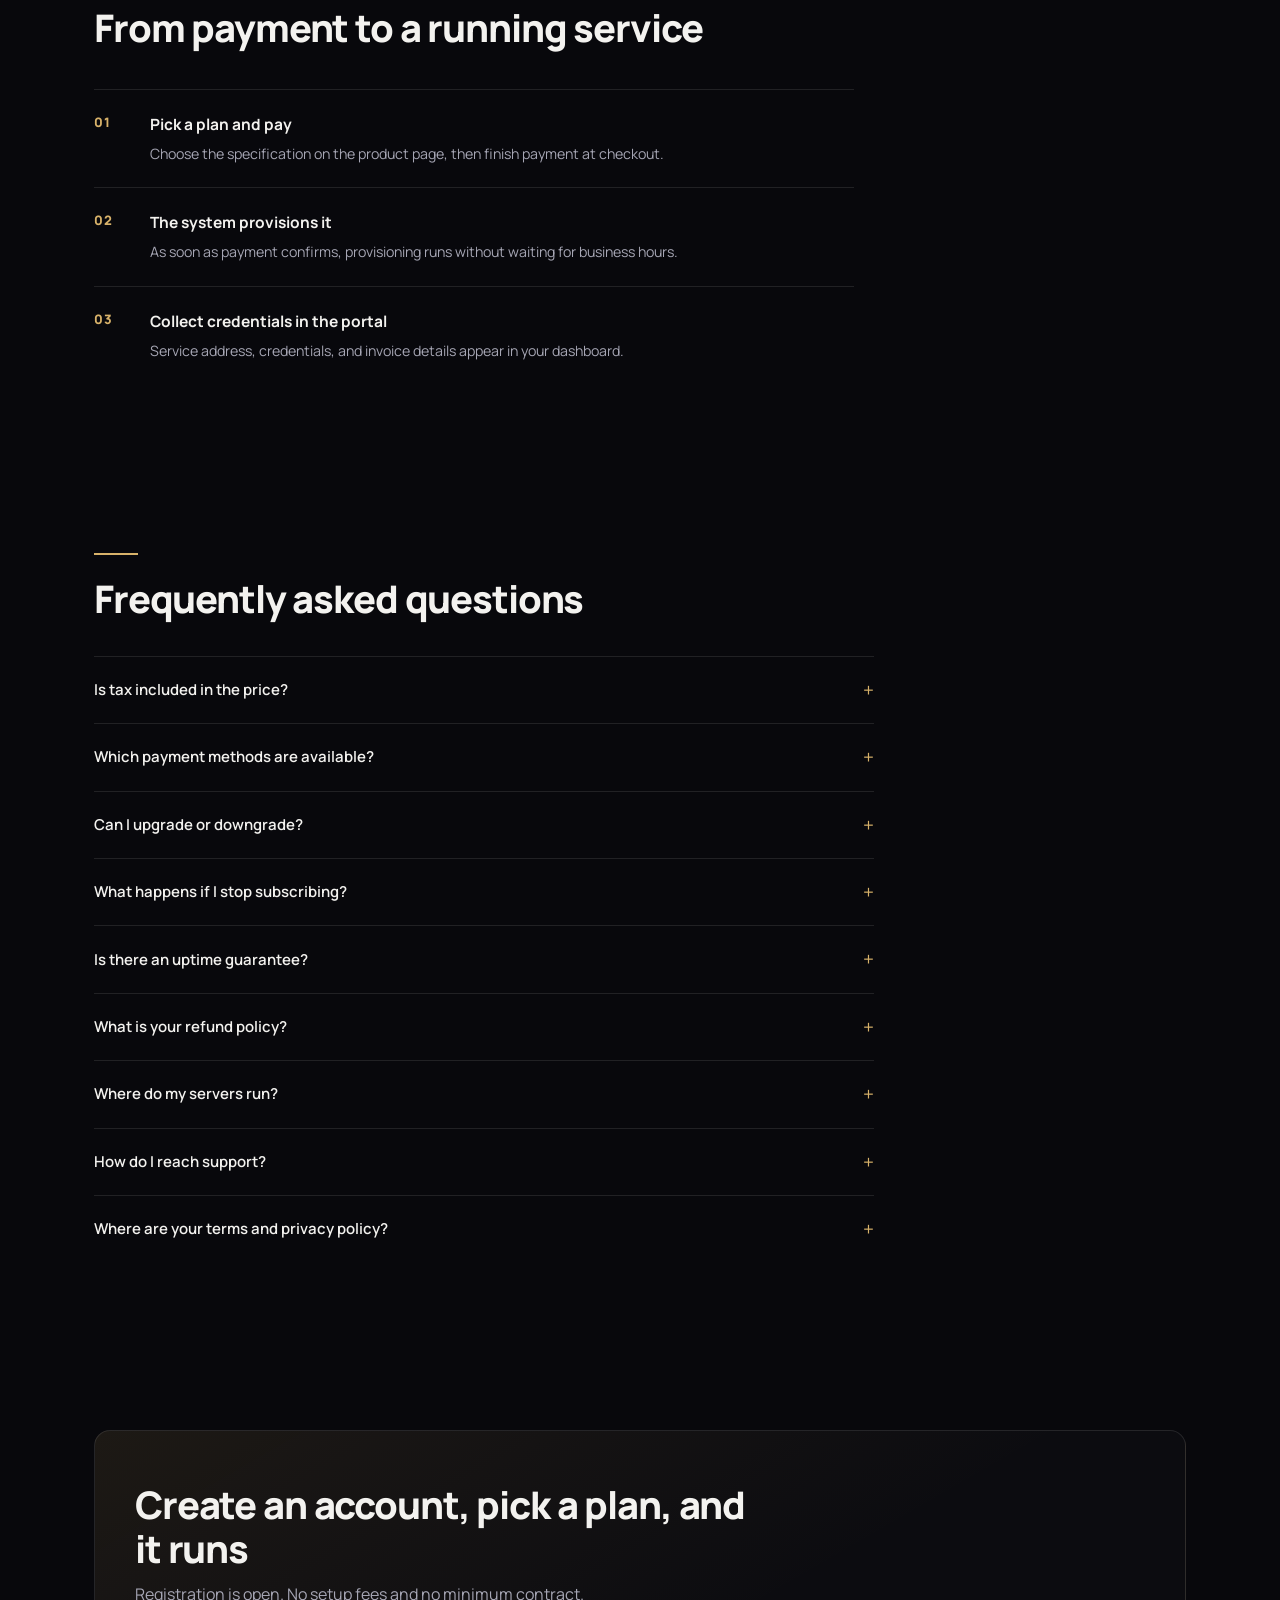
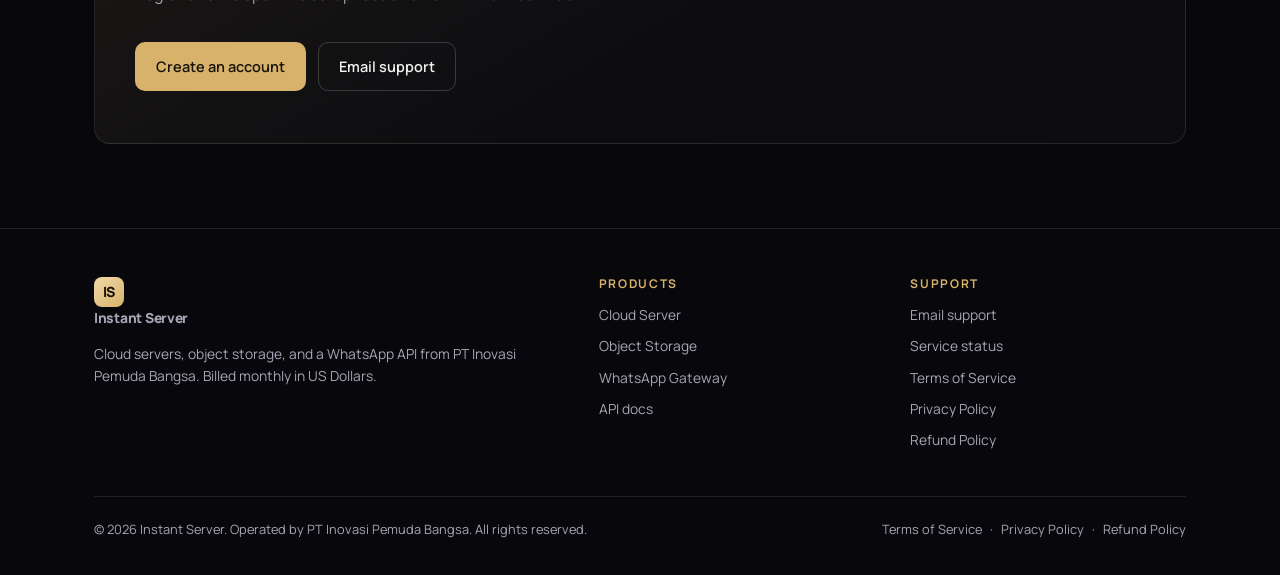
==== commit a2185968: "Rewrite landing after antislop audit The page claimed things the service does not do. Fixed:  - Serv" ====
--- a/index.html
+++ b/index.html
@@ -3,30 +3,28 @@
 <head>
 <meta charset="utf-8">
 <meta name="viewport" content="width=device-width, initial-scale=1">
-<title>Instant Server — Cloud Server & Object Storage Indonesia</title>
-<meta name="description" content="Cloud server dan object storage berperforma tinggi dari Indonesia. Aktif dalam hitungan detik, harga transparan dalam Dolar AS.">
+<title>Instant Server: Cloud Server, Object Storage &amp; API WhatsApp</title>
+<meta name="description" content="Cloud server, object storage kompatibel S3, dan API WhatsApp dalam satu tagihan bulanan Dolar AS. Tanpa biaya setup, aktif setelah pembayaran terkonfirmasi.">
 <link rel="preconnect" href="https://fonts.googleapis.com">
 <link rel="preconnect" href="https://fonts.gstatic.com" crossorigin>
-<link href="https://fonts.googleapis.com/css2?family=Manrope:wght@300;400;500;600;700;800&family=Instrument+Serif:ital@0;1&display=swap" rel="stylesheet">
-<link rel="stylesheet" href="/assets/motion.css">
+<link href="https://fonts.googleapis.com/css2?family=Manrope:wght@400;500;600;700;800&family=Instrument+Serif:ital@0;1&display=swap" rel="stylesheet" media="print" onload="this.media='all'">
+<noscript><link href="https://fonts.googleapis.com/css2?family=Manrope:wght@400;500;600;700;800&family=Instrument+Serif:ital@0;1&display=swap" rel="stylesheet"></noscript>
 <style>
   :root{
-    --bg:#07070b;
-    --bg-2:#0c0c13;
+    --bg:#08080c;
     --panel:rgba(255,255,255,.035);
-    --panel-2:rgba(255,255,255,.055);
-    --line:rgba(255,255,255,.09);
-    --line-2:rgba(255,255,255,.16);
-    --text:#f4f4f7;
-    --muted:#9a9aa8;
+    --panel-2:rgba(255,255,255,.06);
+    --line:rgba(255,255,255,.10);
+    --line-2:rgba(255,255,255,.18);
+    --text:#f3f2ef;
+    --muted:#a6a6b4;
     --gold:#d8b26a;
     --gold-2:#f0d9a8;
-    --gold-dim:rgba(216,178,106,.14);
-    --ok:#6ee7a8;
-    --radius:18px;
-    --maxw:1200px;
+    --radius:16px;
+    --maxw:1140px;
   }
   *{box-sizing:border-box;margin:0;padding:0}
+  [hidden]{display:none !important}
   html{scroll-behavior:smooth}
   body{
     background:var(--bg);color:var(--text);
@@ -34,608 +32,463 @@
     font-weight:400;line-height:1.6;-webkit-font-smoothing:antialiased;
     overflow-x:hidden;
   }
+  /* one gold wash behind the hero: the brand's only ambient gesture */
+  body::before{
+    content:'';position:fixed;top:-40vh;left:50%;width:1100px;height:900px;
+    transform:translateX(-50%);pointer-events:none;z-index:0;
+    background:radial-gradient(circle at 50% 40%,rgba(216,178,106,.13),transparent 62%);
+  }
   a{color:inherit;text-decoration:none}
   .wrap{max-width:var(--maxw);margin:0 auto;padding:0 24px}
   .serif{font-family:'Instrument Serif',Georgia,serif;font-weight:400}
-
-  /* ---------- ambient background ---------- */
-  .glow{position:fixed;inset:0;pointer-events:none;z-index:0;overflow:hidden}
-  .glow i{position:absolute;display:block;border-radius:50%;filter:blur(90px);opacity:.5}
-  .glow i:nth-child(1){width:620px;height:620px;top:-260px;left:-160px;background:radial-gradient(circle,rgba(216,178,106,.30),transparent 65%)}
-  .glow i:nth-child(2){width:520px;height:520px;top:120px;right:-180px;background:radial-gradient(circle,rgba(88,101,242,.24),transparent 65%)}
-  .glow i:nth-child(3){width:700px;height:700px;bottom:-320px;left:35%;background:radial-gradient(circle,rgba(216,178,106,.14),transparent 68%)}
-  .grain{position:fixed;inset:0;z-index:1;pointer-events:none;opacity:.035;
-    background-image:url("data:image/svg+xml,%3Csvg xmlns='http://www.w3.org/2000/svg' width='140' height='140'%3E%3Cfilter id='n'%3E%3CfeTurbulence type='fractalNoise' baseFrequency='.85' numOctaves='3'/%3E%3C/filter%3E%3Crect width='140' height='140' filter='url(%23n)'/%3E%3C/svg%3E")}
-  main,header,footer{position:relative;z-index:2}
+  header,main,footer{position:relative;z-index:1}
+
+  a:focus-visible,button:focus-visible,summary:focus-visible{
+    outline:2px solid var(--gold-2);outline-offset:3px;border-radius:6px}
 
   /* ---------- nav ---------- */
-  header{position:sticky;top:0;z-index:50;backdrop-filter:blur(18px);
-    background:rgba(7,7,11,.72);border-bottom:1px solid var(--line)}
-  .nav{display:flex;align-items:center;gap:32px;height:74px}
-  .brand{display:flex;align-items:center;gap:11px;font-weight:800;letter-spacing:-.02em;font-size:19px}
-  .mark{width:32px;height:32px;border-radius:9px;display:grid;place-items:center;
-    background:linear-gradient(140deg,var(--gold-2),var(--gold));color:#17130a;font-weight:800;font-size:15px;
-    box-shadow:0 0 0 1px rgba(216,178,106,.5),0 8px 24px -8px rgba(216,178,106,.6)}
-  .nav-links{display:flex;gap:28px;margin-left:12px;font-size:14.5px;color:var(--muted)}
-  .nav-links a{transition:color .2s}
+  header{position:sticky;top:0;z-index:50;background:rgba(8,8,12,.88);
+    backdrop-filter:blur(14px);border-bottom:1px solid var(--line)}
+  .nav{display:flex;align-items:center;gap:32px;height:72px}
+  .brand{display:flex;align-items:center;gap:11px;font-weight:800;letter-spacing:-.02em;font-size:18px}
+  .mark{width:30px;height:30px;border-radius:8px;display:grid;place-items:center;
+    background:linear-gradient(140deg,var(--gold-2),var(--gold));color:#17130a;font-weight:800;font-size:14px}
+  .nav-links{display:flex;gap:clamp(14px,2vw,26px);margin-left:8px;font-size:14.5px;color:var(--muted)}
+  .nav-links a{white-space:nowrap}
   .nav-links a:hover{color:var(--text)}
-  .nav-right{margin-left:auto;display:flex;align-items:center;gap:14px}
-  .lang{display:flex;border:1px solid var(--line);border-radius:999px;overflow:hidden;font-size:12.5px;font-weight:600}
-  .lang button{background:none;border:0;color:var(--muted);padding:7px 13px;cursor:pointer;font-family:inherit;font-weight:600;transition:.2s}
-  .lang button.on{background:var(--gold);color:#17130a}
-  .btn{display:inline-flex;align-items:center;gap:9px;padding:12px 22px;border-radius:999px;font-size:14.5px;
-    font-weight:600;border:1px solid transparent;cursor:pointer;transition:.25s;font-family:inherit;white-space:nowrap}
-  .btn-gold{background:linear-gradient(135deg,var(--gold-2),var(--gold));color:#17130a;
-    box-shadow:0 10px 30px -12px rgba(216,178,106,.75)}
-  .btn-gold:hover{transform:translateY(-2px);box-shadow:0 16px 38px -12px rgba(216,178,106,.85)}
-  .btn-ghost{border-color:var(--line-2);color:var(--text);background:var(--panel)}
-  .btn-ghost:hover{background:var(--panel-2);border-color:var(--gold)}
-  .btn-sm{padding:9px 17px;font-size:13.5px}
-  .burger{display:none;background:none;border:1px solid var(--line);border-radius:10px;color:var(--text);
-    width:40px;height:38px;cursor:pointer;font-size:17px}
+  .nav-right{margin-left:auto;display:flex;align-items:center;gap:12px}
+  .lang{display:flex;border:1px solid var(--line);border-radius:8px;overflow:hidden;font-size:12.5px;font-weight:600}
+  .lang button{background:none;border:0;color:var(--muted);padding:7px 12px;cursor:pointer;
+    font-family:inherit;font-weight:600;min-width:38px;min-height:44px}
+  .lang button.on{background:rgba(255,255,255,.14);color:var(--text)}
+  .btn{display:inline-flex;align-items:center;justify-content:center;gap:8px;
+    padding:12px 20px;border-radius:10px;font-size:14.5px;font-weight:600;
+    border:1px solid transparent;cursor:pointer;transition:background .2s,border-color .2s,color .2s;
+    font-family:inherit;white-space:nowrap;min-height:44px}
+  .btn-gold{background:var(--gold);color:#17130a}
+  .btn-gold:hover{background:var(--gold-2)}
+  .btn-ghost{border-color:var(--line-2);color:var(--text);background:transparent}
+  .btn-ghost:hover{border-color:var(--gold);background:var(--panel)}
+  .btn-sm{padding:9px 15px;font-size:13.5px;min-height:38px}
+  .burger{display:none;background:none;border:1px solid var(--line);border-radius:8px;
+    color:var(--text);width:44px;height:44px;cursor:pointer;font-size:16px}
 
   /* ---------- hero ---------- */
-  .hero{padding:96px 0 84px;text-align:center}
-  .pill{display:inline-flex;align-items:center;gap:9px;padding:7px 15px;border-radius:999px;
-    border:1px solid var(--line-2);background:var(--panel);font-size:12.5px;color:var(--muted);margin-bottom:26px}
-  .dot{width:7px;height:7px;border-radius:50%;background:var(--ok);box-shadow:0 0 0 3px rgba(110,231,168,.18)}
-  h1{font-size:clamp(38px,6.4vw,74px);line-height:1.03;letter-spacing:-.035em;font-weight:800}
-  h1 .gold{background:linear-gradient(120deg,var(--gold-2),var(--gold) 55%,#b98f45);
-    -webkit-background-clip:text;background-clip:text;color:transparent}
-  h1 em{font-style:italic;font-weight:400}
-  .sub{max-width:620px;margin:24px auto 0;color:var(--muted);font-size:clamp(15px,1.9vw,18.5px);line-height:1.65}
-  .cta{display:flex;gap:14px;justify-content:center;flex-wrap:wrap;margin-top:38px}
-  .stats{display:flex;justify-content:center;gap:clamp(28px,7vw,86px);margin-top:72px;flex-wrap:wrap}
-  .stat b{display:block;font-size:clamp(24px,3.6vw,34px);font-weight:800;letter-spacing:-.03em}
-  .stat span{font-size:12.5px;color:var(--muted);text-transform:uppercase;letter-spacing:.12em}
-
-  /* ---------- section ---------- */
-  section{padding:88px 0}
-  .eyebrow{font-size:12px;letter-spacing:.2em;text-transform:uppercase;color:var(--gold);font-weight:700;margin-bottom:16px}
-  h2{font-size:clamp(28px,4vw,44px);line-height:1.12;letter-spacing:-.03em;font-weight:800}
-  .lead{color:var(--muted);max-width:640px;margin-top:16px;font-size:16px}
-  .center{text-align:center}
-  .center .lead{margin-left:auto;margin-right:auto}
-
-  /* ---------- features ---------- */
-  .feats{display:grid;grid-template-columns:repeat(auto-fit,minmax(270px,1fr));gap:18px;margin-top:52px}
-  .feat{background:var(--panel);border:1px solid var(--line);border-radius:var(--radius);padding:28px;
-    transition:.3s;position:relative;overflow:hidden}
-  .feat:hover{border-color:var(--line-2);background:var(--panel-2);transform:translateY(-3px)}
-  .feat .ico{width:42px;height:42px;border-radius:12px;display:grid;place-items:center;margin-bottom:18px;
-    background:var(--gold-dim);border:1px solid rgba(216,178,106,.28);font-size:19px}
-  .feat h3{font-size:16.5px;font-weight:700;margin-bottom:8px;letter-spacing:-.01em}
-  .feat p{color:var(--muted);font-size:14.2px;line-height:1.62}
+  .hero{padding:92px 0 76px}
+  .hero-grid{display:grid;grid-template-columns:minmax(0,1.15fr) minmax(0,.85fr);gap:64px;align-items:end}
+  h1{font-size:clamp(34px,5.2vw,62px);line-height:1.05;letter-spacing:-.035em;font-weight:800;max-width:22ch}
+  h1 .gold{color:var(--gold-2);font-style:italic;font-weight:400}
+  .sub{max-width:56ch;margin-top:22px;color:var(--muted);font-size:clamp(15px,1.7vw,17.5px);line-height:1.6}
+  .pricepanel{width:100%;border-collapse:collapse;font-size:14.5px}
+  .pricepanel caption{text-align:left;color:var(--muted);font-size:12px;letter-spacing:.12em;
+    text-transform:uppercase;padding-bottom:12px}
+  .pricepanel th,.pricepanel td{padding:14px 0;border-top:1px solid var(--line);text-align:left;font-weight:600}
+  .pricepanel tr:last-child th,.pricepanel tr:last-child td{border-bottom:1px solid var(--line)}
+  .pricepanel th{color:var(--text)}
+  .pricepanel td{text-align:right;font-weight:800;font-variant-numeric:tabular-nums}
+  .cta{display:flex;gap:12px;flex-wrap:wrap;margin-top:34px}
+
+  /* ---------- section shell ---------- */
+  section{padding:84px 0}
+  .rule{width:44px;height:2px;background:var(--gold);margin-bottom:22px}
+  h2{font-size:clamp(26px,3.4vw,38px);line-height:1.14;letter-spacing:-.03em;font-weight:800;max-width:24ch}
+  .lead{color:var(--muted);max-width:60ch;margin-top:14px;font-size:16px}
+  .split{display:grid;grid-template-columns:minmax(0,.85fr) minmax(0,1.15fr);gap:56px;align-items:start}
+</style>
+<style>
+  /* ---------- feature rows (no card grid: content hierarchy, not a template) ---------- */
+  .featlist{list-style:none;display:grid;grid-template-columns:repeat(2,minmax(0,1fr));gap:0 48px}
+  .featlist li{padding:22px 0;border-top:1px solid var(--line)}
+  .featlist h3{font-size:15.5px;font-weight:700;margin-bottom:6px;letter-spacing:-.01em}
+  .featlist p{color:var(--muted);font-size:14.2px;line-height:1.6}
+  .featlist li:first-child,.featlist li:nth-child(2){border-top:0;padding-top:0}
 
   /* ---------- products ---------- */
-  .tabs{display:inline-flex;gap:5px;padding:5px;border-radius:999px;border:1px solid var(--line);
-    background:var(--panel);margin:34px auto 0}
-  .tab{background:none;border:0;color:var(--muted);padding:10px 22px;border-radius:999px;cursor:pointer;
-    font-family:inherit;font-size:14px;font-weight:600;transition:.22s}
+  .tabs{display:inline-flex;gap:4px;padding:4px;border-radius:10px;border:1px solid var(--line);
+    background:var(--panel);margin-top:30px;flex-wrap:wrap}
+  .tab{background:none;border:0;color:var(--muted);padding:9px 18px;border-radius:7px;cursor:pointer;
+    font-family:inherit;font-size:14px;font-weight:600;min-height:44px}
   .tab.on{background:var(--gold);color:#17130a}
-  .grid{display:grid;grid-template-columns:repeat(auto-fit,minmax(285px,1fr));gap:20px;margin-top:44px}
-  .card{background:linear-gradient(170deg,var(--panel-2),var(--panel));border:1px solid var(--line);
-    border-radius:22px;padding:30px 26px;display:flex;flex-direction:column;position:relative;transition:.32s}
-  .card:hover{transform:translateY(-5px);border-color:rgba(216,178,106,.45);
-    box-shadow:0 26px 60px -30px rgba(216,178,106,.42)}
-  .card.hot{border-color:rgba(216,178,106,.55);box-shadow:0 0 0 1px rgba(216,178,106,.2) inset}
-  .tag{position:absolute;top:-11px;left:26px;background:linear-gradient(135deg,var(--gold-2),var(--gold));
-    color:#17130a;font-size:10.5px;font-weight:800;letter-spacing:.1em;text-transform:uppercase;
-    padding:5px 12px;border-radius:999px}
-  .card h3{font-size:19px;font-weight:800;letter-spacing:-.02em}
-  .spec{display:flex;flex-wrap:wrap;gap:7px;margin:16px 0 20px}
-  .spec span{font-size:12px;padding:5px 11px;border-radius:999px;border:1px solid var(--line);
-    color:var(--muted);background:rgba(255,255,255,.02)}
-  .price{display:flex;align-items:flex-end;gap:6px;padding:18px 0;border-top:1px solid var(--line);
+  .tab:hover:not(.on){color:var(--text)}
+  .grid{display:grid;grid-template-columns:repeat(3,minmax(0,1fr));gap:18px;margin-top:36px}
+  .card{background:var(--panel);border:1px solid var(--line);border-radius:var(--radius);
+    padding:26px 24px;display:flex;flex-direction:column;transition:border-color .2s}
+  .card:hover{border-color:var(--line-2)}
+  .card h3{font-size:18px;font-weight:800;letter-spacing:-.02em}
+  .spec{display:flex;flex-wrap:wrap;gap:6px;margin:14px 0 16px}
+  .spec span{font-size:12px;padding:4px 10px;border-radius:6px;border:1px solid var(--line);color:var(--muted)}
+  .price{display:flex;align-items:baseline;gap:6px;padding:14px 0;border-top:1px solid var(--line);
     border-bottom:1px solid var(--line)}
-  .price b{font-size:30px;font-weight:800;letter-spacing:-.035em;line-height:1}
-  .price i{font-style:normal;color:var(--muted);font-size:13px;padding-bottom:3px}
-  .card ul{list-style:none;margin:20px 0 24px;display:grid;gap:10px;font-size:13.6px;color:var(--muted)}
+  .price b{font-size:28px;font-weight:800;letter-spacing:-.035em;line-height:1}
+  .price i{font-style:normal;color:var(--muted);font-size:13px}
+  .card ul{list-style:none;margin:18px 0 22px;display:grid;gap:9px;font-size:13.6px;color:var(--muted)}
   .card li{display:flex;gap:9px;align-items:flex-start}
-  .card li::before{content:"✓";color:var(--gold);font-weight:800;font-size:12.5px;margin-top:1px}
-  .card .btn{margin-top:auto;justify-content:center}
+  .card li::before{content:"";flex:0 0 auto;width:5px;height:5px;margin-top:8px;border-radius:50%;background:var(--gold)}
+  .card .btn{margin-top:auto}
 
   /* ---------- steps ---------- */
-  .steps{display:grid;grid-template-columns:repeat(auto-fit,minmax(230px,1fr));gap:20px;margin-top:50px}
-  .step{padding:26px;border-radius:var(--radius);border:1px solid var(--line);background:var(--panel)}
-  .step b{display:grid;place-items:center;width:34px;height:34px;border-radius:10px;margin-bottom:16px;
-    background:var(--gold);color:#17130a;font-size:14px;font-weight:800}
-  .step h4{font-size:15.5px;font-weight:700;margin-bottom:7px}
-  .step p{color:var(--muted);font-size:13.8px}
+  .steps{list-style:none;counter-reset:s;margin-top:40px;display:grid;gap:0;max-width:760px}
+  .steps li{counter-increment:s;padding:22px 0 22px 56px;border-top:1px solid var(--line);position:relative}
+  .steps li::before{content:counter(s,decimal-leading-zero);position:absolute;left:0;top:22px;
+    font-size:13px;font-weight:800;color:var(--gold);letter-spacing:.08em}
+  .steps h3{font-size:15.5px;font-weight:700;margin-bottom:6px}
+  .steps p{color:var(--muted);font-size:14.2px}
 
   /* ---------- faq ---------- */
-  .faq{max-width:820px;margin:46px auto 0;display:grid;gap:12px}
-  details{border:1px solid var(--line);border-radius:14px;background:var(--panel);overflow:hidden}
-  details[open]{border-color:var(--line-2)}
-  summary{padding:19px 24px;cursor:pointer;font-weight:600;font-size:15.2px;list-style:none;
+  .faq{margin-top:36px;display:grid;gap:0;max-width:780px}
+  details{border-top:1px solid var(--line)}
+  summary{padding:18px 0;cursor:pointer;font-weight:600;font-size:15px;list-style:none;
     display:flex;justify-content:space-between;align-items:center;gap:16px}
   summary::-webkit-details-marker{display:none}
-  summary::after{content:"+";color:var(--gold);font-size:20px;font-weight:400;transition:.2s}
-  details[open] summary::after{transform:rotate(45deg)}
-  details p{padding:0 24px 22px;color:var(--muted);font-size:14.4px}
+  summary::after{content:"+";color:var(--gold);font-size:19px;font-weight:400;flex:0 0 auto}
+  details[open] summary::after{content:"\2212"}
+  details p{padding:0 0 20px;color:var(--muted);font-size:14.4px;max-width:66ch}
+  details p a{color:var(--gold-2);text-decoration:underline}
+
+  /* ---------- api snippet (plain block, no fake terminal chrome) ---------- */
+  .codeblock{border:1px solid var(--line);border-radius:var(--radius);background:rgba(255,255,255,.03);
+    padding:20px 22px;overflow-x:auto}
+  .codecap{font-size:12.5px;color:var(--muted);margin-bottom:12px}
+  .codeblock pre{font-family:ui-monospace,SFMono-Regular,Menlo,monospace;font-size:12.8px;
+    line-height:1.65;color:#e4e2dc;white-space:pre}
+  .codeblock code{font-family:inherit}
 
   /* ---------- cta band ---------- */
-  .band{border-radius:26px;padding:60px 40px;text-align:center;position:relative;overflow:hidden;
-    border:1px solid rgba(216,178,106,.32);
-    background:linear-gradient(140deg,rgba(216,178,106,.14),rgba(88,101,242,.10) 55%,rgba(255,255,255,.03))}
-  .band h2{margin-bottom:14px}
-  .band p{color:var(--muted);max-width:560px;margin:0 auto 30px}
+  .band{border-radius:var(--radius);padding:52px 40px;border:1px solid var(--line);
+    background:linear-gradient(150deg,rgba(216,178,106,.10),rgba(255,255,255,.02) 60%)}
+  .band h2{margin-bottom:12px}
+  .band p{color:var(--muted);max-width:52ch}
 
   /* ---------- footer ---------- */
-  footer{border-top:1px solid var(--line);padding:52px 0 40px;margin-top:40px}
-  .fgrid{display:grid;grid-template-columns:1.6fr 1fr 1fr 1fr;gap:36px}
-  .fcol h5{font-size:12px;text-transform:uppercase;letter-spacing:.14em;color:var(--gold);margin-bottom:16px;font-weight:700}
-  .fcol a,.fcol p{display:block;color:var(--muted);font-size:13.8px;margin-bottom:10px;transition:.2s}
+  footer{border-top:1px solid var(--line);padding:48px 0 36px}
+  .fgrid{display:grid;grid-template-columns:1.7fr 1fr 1fr;gap:36px}
+  .fcol h2{font-size:12px;text-transform:uppercase;letter-spacing:.14em;color:var(--gold);
+    margin-bottom:14px;font-weight:700}
+  .fcol a,.fcol p{display:block;color:var(--muted);font-size:13.8px;margin-bottom:9px}
   .fcol a:hover{color:var(--text)}
-  .fbot{margin-top:44px;padding-top:24px;border-top:1px solid var(--line);display:flex;
-    justify-content:space-between;gap:18px;flex-wrap:wrap;color:var(--muted);font-size:12.8px}
+  .fbot{margin-top:36px;padding-top:22px;border-top:1px solid var(--line);display:flex;
+    justify-content:space-between;gap:16px;flex-wrap:wrap;color:var(--muted);font-size:12.8px}
   .fbot a{color:var(--muted)}
   .fbot a:hover{color:var(--gold)}
   .flegal{display:inline-flex;flex-wrap:wrap;gap:6px 8px;align-items:center}
 
-  @media (max-width:880px){
-    .nav-links{display:none}
-    .burger{display:block}
+  @media (max-width:900px){
+    .split{grid-template-columns:1fr;gap:34px}
+    .grid{grid-template-columns:repeat(2,minmax(0,1fr))}
+    .hero-grid{grid-template-columns:1fr;gap:34px}
+    .featlist{grid-template-columns:1fr;gap:0}
+    .featlist li:nth-child(2){border-top:1px solid var(--line);padding-top:22px}
     .fgrid{grid-template-columns:1fr 1fr}
   }
-  @media (max-width:560px){
-    .hero{padding:64px 0 56px}
-    section{padding:64px 0}
-    .band{padding:44px 22px}
+  @media (max-width:760px){
+    .nav-links{display:none}
+    .nav-links.open{display:flex;position:absolute;top:72px;left:0;right:0;flex-direction:column;
+      gap:0;margin:0;padding:8px 24px 18px;background:#0b0b11;border-bottom:1px solid var(--line)}
+    .nav-links.open a{padding:14px 0;border-top:1px solid var(--line)}
+    .burger{display:block}
+    .nav-right .btn{display:none}
+  }
+  @media (max-width:600px){
+    .grid{grid-template-columns:1fr}
+    .hero{padding:60px 0 48px}
+    section{padding:56px 0}
+    .band{padding:36px 22px}
     .fgrid{grid-template-columns:1fr}
-    .nav-right .btn{display:none}
+    h1{max-width:100%}
   }
 </style>
 </head>
 <body>
-<div class="glow"><i></i><i></i><i></i></div>
-<div class="grain"></div>
-
 <header>
   <div class="wrap nav">
-    <a class="brand" href="#top"><span class="mark">IS</span> Instant Server</a>
-    <nav class="nav-links">
+    <a class="brand" href="#top"><span class="mark" aria-hidden="true">IS</span> Instant Server</a>
+    <nav class="nav-links" id="nav-links" aria-label="Navigasi utama">
       <a href="#produk" data-i18n="nav_products">Produk</a>
-      <a href="#fitur" data-i18n="nav_features">Keunggulan</a>
+      <a href="#keunggulan" data-i18n="nav_features">Keunggulan</a>
       <a href="#cara" data-i18n="nav_how">Cara Kerja</a>
-      <a href="#lokasi" data-i18n="nav_location">Lokasi</a>
-      <a href="#backup" data-i18n="nav_backup">Backup</a>
       <a href="#faq">FAQ</a>
     </nav>
     <div class="nav-right">
-      <div class="lang" role="group" aria-label="Language">
-        <button id="lang-id" class="on" onclick="setLang('id')">ID</button>
-        <button id="lang-en" onclick="setLang('en')">EN</button>
-      </div>
-      <a class="btn btn-gold btn-sm" href="https://panel.instantserver.dev/register" data-i18n="nav_cta">Mulai Sekarang</a>
-      <button class="burger" onclick="document.querySelector('.nav-links').style.display='flex'" aria-label="Menu">☰</button>
+      <div class="lang" role="group" aria-label="Bahasa">
+        <button id="lang-id" class="on" onclick="setLang('id')" aria-pressed="true">ID</button>
+        <button id="lang-en" onclick="setLang('en')" aria-pressed="false">EN</button>
+      </div>
+      <a class="btn btn-ghost btn-sm" href="https://panel.instantserver.dev/register" data-i18n="nav_cta">Buat akun</a>
+      <button class="burger" id="burger" aria-expanded="false" aria-controls="nav-links" aria-label="Buka menu">&#9776;</button>
     </div>
   </div>
 </header>
 
 <main id="top">
-  <!-- HERO -->
   <section class="hero">
-    <div class="wrap">
-      <div class="pill"><span class="dot"></span><span data-i18n="hero_pill">Datacenter Indonesia · Aktif dalam hitungan detik</span></div>
-      <h1>
-        <span data-i18n="hero_t1">Infrastruktur kelas</span>
-        <span class="gold serif"><em data-i18n="hero_t2">enterprise</em></span><br>
-        <span data-i18n="hero_t3">untuk bisnis Anda.</span>
-      </h1>
-      <p class="sub" data-i18n="hero_sub">Cloud server dan object storage berperforma tinggi, dengan harga transparan dalam Dolar AS. Tanpa biaya tersembunyi, tanpa kontrak panjang — aktif dalam hitungan detik.</p>
-      <div class="cta">
-        <a class="btn btn-gold" href="https://panel.instantserver.dev/products/cloud-server" data-i18n="hero_cta1">Lihat Paket &amp; Harga</a>
-        <a class="btn btn-ghost" href="#cara" data-i18n="hero_cta2">Cara Kerja</a>
-      </div>
-      <div class="stats">
-        <div class="stat"><b data-i18n="stat_uptime_v">99,9%</b><span data-i18n="stat_uptime">Uptime SLA</span></div>
-        <div class="stat"><b>&lt; 60<span style="font-size:.55em">s</span></b><span data-i18n="stat_deploy">Waktu Aktif</span></div>
-        <div class="stat"><b>24/7</b><span data-i18n="stat_support">Dukungan</span></div>
-        <div class="stat"><b>SSD</b><span data-i18n="stat_disk">Penyimpanan cepat</span></div>
-      </div>
-
-      <!-- HERO REEL -->
-      <div class="reel-hero" data-reveal data-reveal-y="34">
-        <video id="reel-vps" class="reel-video"
-               poster="/assets/video/vps-poster.jpg"
-               preload="none" muted playsinline loop
-               aria-label="Instant Server — cloud server dalam hitungan detik">
-          <source src="/assets/video/vps.webm" type="video/webm">
-          <source src="/assets/video/vps.mp4" type="video/mp4">
-        </video>
-        <button class="reel-play" id="reel-play" type="button" aria-label="Putar video">
-          <span>▶</span>
-        </button>
-      </div>
-      <div class="reel-cap" data-reveal data-reveal-y="18">
-        <span class="dotline"><i></i><span data-i18n="reel_cap1">Deploy sungguhan — 1,4 detik sampai HTTPS aktif</span></span>
-        <span data-i18n="reel_cap2">Tanpa suara · 18 detik</span>
-      </div>
+    <div class="wrap hero-grid">
+      <div>
+        <h1>
+          <span data-i18n="hero_t1">Infrastruktur kelas</span>
+          <span class="gold serif" data-i18n="hero_t2">enterprise</span>
+          <span data-i18n="hero_t3">untuk bisnis Anda.</span>
+        </h1>
+        <p class="sub" data-i18n="hero_sub">Cloud server, object storage kompatibel S3, dan API WhatsApp dalam satu tagihan bulanan Dolar AS. Tanpa biaya setup, aktif setelah pembayaran terkonfirmasi.</p>
+        <div class="cta">
+          <a class="btn btn-gold" href="#produk" data-i18n="hero_cta1">Lihat paket &amp; harga</a>
+          <a class="btn btn-ghost" href="/whatsapp-api" data-legal="whatsapp-api" data-i18n="hero_cta2">Dokumentasi API</a>
+        </div>
+      </div>
+      <table class="pricepanel">
+        <caption data-i18n="pl_cap">Harga mulai, per bulan</caption>
+        <tr><th data-i18n="tab_vps">Cloud Server</th><td>$20</td></tr>
+        <tr><th data-i18n="tab_sto">Object Storage</th><td>$17</td></tr>
+        <tr><th data-i18n="tab_wa">WhatsApp Gateway</th><td>$6</td></tr>
+      </table>
     </div>
   </section>
 
-  <!-- FEATURES -->
-  <section id="fitur">
-    <div class="wrap">
-      <div class="center">
-        <div class="eyebrow" data-i18n="feat_eyebrow">Keunggulan</div>
-        <h2 data-i18n="feat_title">Dibangun untuk kecepatan dan ketenangan</h2>
-        <p class="lead" data-i18n="feat_lead">Semua yang Anda butuhkan untuk menjalankan aplikasi produksi — tanpa kerumitan, tanpa kejutan di tagihan.</p>
-      </div>
-      <div class="feats">
-        <div class="feat"><div class="ico">⚡</div><h3 data-i18n="f1t">Aktif Seketika</h3><p data-i18n="f1d">Server Anda langsung berjalan begitu pembayaran terkonfirmasi. Tidak perlu menunggu aktivasi manual.</p></div>
-        <div class="feat"><div class="ico">🛡️</div><h3 data-i18n="f2t">Keamanan Berlapis</h3><p data-i18n="f2d">Isolasi container per pelanggan, HTTPS otomatis, dan sertifikat TLS yang diperbarui tanpa intervensi.</p></div>
-        <div class="feat"><div class="ico">📈</div><h3 data-i18n="f3t">Skalabel Tanpa Henti</h3><p data-i18n="f3d">Naikkan CPU, RAM, dan penyimpanan kapan saja. Beban kerja Anda tumbuh, layanan tetap berjalan.</p></div>
-        <div class="feat"><div class="ico">💳</div><h3 data-i18n="f4t">Harga Dolar Transparan</h3><p data-i18n="f4d">Semua harga dalam Dolar AS, ditagih bulanan. Tanpa biaya setup, tanpa biaya tersembunyi.</p></div>
-        <div class="feat"><div class="ico">💾</div><h3 data-i18n="f7t">Backup Otomatis</h3><p data-i18n="f7d">Backup terjadwal tiap 6/12/24 jam, tersimpan di object storage Indonesia, siap dipulihkan kapan saja.</p></div>
-        <div class="feat"><div class="ico">🗄️</div><h3 data-i18n="f5t">Storage S3-Compatible</h3><p data-i18n="f5d">Object storage yang kompatibel dengan S3 — siap dipakai untuk backup, media, dan arsip jangka panjang.</p></div>
-        <div class="feat"><div class="ico">🧭</div><h3 data-i18n="f6t">Panel Sederhana</h3><p data-i18n="f6d">Kelola layanan, tagihan, dan kredensial dari satu dasbor. Buka server Anda dengan satu klik.</p></div>
-      </div>
+  <section id="keunggulan">
+    <div class="wrap split">
+      <div>
+        <div class="rule"></div>
+        <h2 data-i18n="feat_title">Apa yang Anda dapat</h2>
+        <p class="lead" data-i18n="feat_lead">Tujuh hal yang benar-benar berjalan di layanan ini, bukan daftar fitur yang belum jadi.</p>
+      </div>
+      <ul class="featlist">
+        <li><h3 data-i18n="f1t">Aktif setelah pembayaran</h3><p data-i18n="f1d">Provisioning berjalan otomatis begitu pembayaran terkonfirmasi. Tidak ada antrean aktivasi manual.</p></li>
+        <li><h3 data-i18n="f2t">Container terpisah per layanan</h3><p data-i18n="f2d">Setiap layanan punya container sendiri, jadi beban satu aplikasi tidak menyentuh yang lain.</p></li>
+        <li><h3 data-i18n="f3t">HTTPS dan TLS otomatis</h3><p data-i18n="f3d">Subdomain, sertifikat, dan perpanjangannya diurus sistem. Anda tidak perlu menyentuh DNS.</p></li>
+        <li><h3 data-i18n="f4t">Image Docker apa pun</h3><p data-i18n="f4d">Bawa image yang sudah Anda pakai. Tidak ada runtime khusus yang harus dipelajari.</p></li>
+        <li><h3 data-i18n="f5t">Storage kompatibel S3</h3><p data-i18n="f5d">Pakai SDK S3 atau rclone yang sudah ada. Endpoint dan access key Anda sendiri.</p></li>
+        <li><h3 data-i18n="f6t">API WhatsApp dari nomor sendiri</h3><p data-i18n="f6d">Tautkan nomor lewat QR di portal, lalu kirim OTP dan notifikasi lewat REST API. Tanpa biaya per pesan.</p></li>
+        <li><h3 data-i18n="f7t">Satu tagihan bulanan</h3><p data-i18n="f7d">Semua layanan, termasuk add-on, ditagih dalam Dolar AS di satu invoice.</p></li>
+      </ul>
     </div>
   </section>
-
-
-  <!-- LOCATION -->
-  <section id="lokasi">
-    <div class="wrap">
-      <div class="center">
-        <div class="eyebrow" data-i18n="loc_eyebrow">Lokasi Server</div>
-        <h2 data-i18n="loc_title">Semua server kami berada di Indonesia</h2>
-        <p class="lead" data-i18n="loc_lead">Data Anda tersimpan di dalam negeri, dengan latensi rendah ke pengguna di seluruh Indonesia.</p>
-      </div>
-      <div class="feats">
-        <div class="feat"><div class="ico">🇮🇩</div><h3 data-i18n="l1t">Datacenter Indonesia</h3><p data-i18n="l1d">Seluruh server beroperasi di datacenter dalam negeri — bukan luar negeri.</p></div>
-        <div class="feat"><div class="ico">⚡</div><h3 data-i18n="l2t">Latensi Rendah</h3><p data-i18n="l2d">Akses cepat untuk pengguna di Jakarta, Surabaya, Medan, dan kota lainnya.</p></div>
-        <div class="feat"><div class="ico">🔒</div><h3 data-i18n="l3t">Data di Dalam Negeri</h3><p data-i18n="l3d">Membantu kepatuhan Anda terhadap ketentuan penempatan data di Indonesia.</p></div>
-      </div>
-    </div>
-  </section>
-
-  <!-- PRODUCTS -->
   <section id="produk">
     <div class="wrap">
-      <div class="center">
-        <div class="eyebrow" data-i18n="prod_eyebrow">Produk</div>
-        <h2 data-i18n="prod_title">Pilih yang sesuai kebutuhan Anda</h2>
-        <p class="lead" data-i18n="prod_lead">Harga per bulan, sudah termasuk bandwidth. Bisa berhenti kapan saja.</p>
-        <div class="tabs">
-          <button class="tab on" data-cat="vps" onclick="showCat('vps',this)" data-i18n="tab_vps">Cloud Server</button>
-          <button class="tab" data-cat="sto" onclick="showCat('sto',this)" data-i18n="tab_sto">Object Storage</button>
-          <button class="tab" data-cat="wa" onclick="showCat('wa',this)" data-i18n="tab_wa">WhatsApp Gateway</button>
-        </div>
-      </div>
-
-      <div class="grid" id="grid-vps">
+      <div class="rule"></div>
+      <h2 data-i18n="prod_title">Pilih paketnya</h2>
+      <p class="lead" data-i18n="prod_lead">Harga per bulan dalam Dolar AS, sudah termasuk bandwidth. Bisa berhenti kapan saja.</p>
+      <div class="tabs" role="tablist" aria-label="Kategori produk">
+        <button class="tab on" role="tab" aria-selected="true" aria-controls="grid-vps" data-cat="vps" onclick="showCat('vps',this)" data-i18n="tab_vps">Cloud Server</button>
+        <button class="tab" role="tab" aria-selected="false" aria-controls="grid-sto" data-cat="sto" onclick="showCat('sto',this)" data-i18n="tab_sto">Object Storage</button>
+        <button class="tab" role="tab" aria-selected="false" aria-controls="grid-wa" data-cat="wa" onclick="showCat('wa',this)" data-i18n="tab_wa">WhatsApp Gateway</button>
+      </div>
+
+      <div class="grid" id="grid-vps" role="tabpanel">
         <div class="card">
           <h3>Cloud Server VS1</h3>
-          <div class="spec"><span data-i18n="loc_id">🇮🇩 Indonesia</span><span>1 CPU</span><span>1 GB RAM</span><span data-i18n="spec_gb_20">20 GB storage</span><span data-i18n="spec_container">Container</span></div>
+          <div class="spec"><span>1 CPU</span><span>1 GB RAM</span><span data-i18n="spec_gb_20">20 GB disk</span></div>
           <div class="price"><b>$20</b><i data-i18n="per_month">/bulan</i></div>
           <ul>
-            <li data-i18n="v_li1">Subdomain khusus + HTTPS otomatis</li>
+            <li data-i18n="v_li1">Subdomain khusus dan HTTPS otomatis</li>
             <li data-i18n="v_li2">Jalankan image Docker apa pun</li>
-            <li data-i18n="v_li3">HTTPS otomatis + sertifikat TLS</li>
-            <li data-i18n="v_li4">Cocok untuk web, bot, aplikasi ringan</li>
-          </ul>
-          <a class="btn btn-ghost" href="https://panel.instantserver.dev/products/cloud-server/cloud-server-vs1/checkout" data-i18n="buy">Pesan Sekarang</a>
+            <li data-i18n="v_li4">Cocok untuk web, bot, dan aplikasi ringan</li>
+          </ul>
+          <a class="btn btn-ghost" href="https://panel.instantserver.dev/products/cloud-server/cloud-server-vs1/checkout" data-i18n="buy">Pesan paket</a>
         </div>
         <div class="card">
           <h3>Cloud Server VS2</h3>
-          <div class="spec"><span data-i18n="loc_id">🇮🇩 Indonesia</span><span>1 CPU</span><span>2 GB RAM</span><span data-i18n="spec_gb_40">40 GB storage</span><span data-i18n="spec_container">Container</span></div>
+          <div class="spec"><span>1 CPU</span><span>2 GB RAM</span><span data-i18n="spec_gb_40">40 GB disk</span></div>
           <div class="price"><b>$31</b><i data-i18n="per_month">/bulan</i></div>
           <ul>
-            <li data-i18n="v_li1">Subdomain khusus + HTTPS otomatis</li>
+            <li data-i18n="v_li1">Subdomain khusus dan HTTPS otomatis</li>
             <li data-i18n="v_li2">Jalankan image Docker apa pun</li>
-            <li data-i18n="v_li3">HTTPS otomatis + sertifikat TLS</li>
-            <li data-i18n="v_li5">Ideal untuk website &amp; REST API</li>
-          </ul>
-          <a class="btn btn-ghost" href="https://panel.instantserver.dev/products/cloud-server/cloud-server-vs2/checkout" data-i18n="buy">Pesan Sekarang</a>
-        </div>
-        <div class="card hot">
-          <span class="tag" data-i18n="popular">Paling Populer</span>
+            <li data-i18n="v_li5">Ideal untuk website dan REST API</li>
+          </ul>
+          <a class="btn btn-ghost" href="https://panel.instantserver.dev/products/cloud-server/cloud-server-vs2/checkout" data-i18n="buy">Pesan paket</a>
+        </div>
+        <div class="card">
           <h3>Cloud Server VS3</h3>
-          <div class="spec"><span data-i18n="loc_id">🇮🇩 Indonesia</span><span>2 CPU</span><span>4 GB RAM</span><span data-i18n="spec_gb_80">80 GB storage</span><span data-i18n="spec_container">Container</span></div>
+          <div class="spec"><span>2 CPU</span><span>4 GB RAM</span><span data-i18n="spec_gb_80">80 GB disk</span></div>
           <div class="price"><b>$53</b><i data-i18n="per_month">/bulan</i></div>
           <ul>
-            <li data-i18n="v_li1">Subdomain khusus + HTTPS otomatis</li>
+            <li data-i18n="v_li1">Subdomain khusus dan HTTPS otomatis</li>
             <li data-i18n="v_li2">Jalankan image Docker apa pun</li>
-            <li data-i18n="v_li3">HTTPS otomatis + sertifikat TLS</li>
-            <li data-i18n="v_li6">Siap untuk database &amp; produksi</li>
-          </ul>
-          <a class="btn btn-gold" href="https://panel.instantserver.dev/products/cloud-server/cloud-server-vs3/checkout" data-i18n="buy">Pesan Sekarang</a>
+            <li data-i18n="v_li6">Siap untuk database dan produksi</li>
+          </ul>
+          <a class="btn btn-ghost" href="https://panel.instantserver.dev/products/cloud-server/cloud-server-vs3/checkout" data-i18n="buy">Pesan paket</a>
         </div>
         <div class="card">
           <h3>Cloud Server VS4</h3>
-          <div class="spec"><span data-i18n="loc_id">🇮🇩 Indonesia</span><span>2 CPU</span><span>8 GB RAM</span><span data-i18n="spec_gb_160">160 GB storage</span><span data-i18n="spec_container">Container</span></div>
+          <div class="spec"><span>2 CPU</span><span>8 GB RAM</span><span data-i18n="spec_gb_160">160 GB disk</span></div>
           <div class="price"><b>$81</b><i data-i18n="per_month">/bulan</i></div>
           <ul>
-            <li data-i18n="v_li1">Subdomain khusus + HTTPS otomatis</li>
+            <li data-i18n="v_li1">Subdomain khusus dan HTTPS otomatis</li>
             <li data-i18n="v_li2">Jalankan image Docker apa pun</li>
-            <li data-i18n="v_li3">HTTPS otomatis + sertifikat TLS</li>
-            <li data-i18n="v_li7">Untuk aplikasi menengah &amp; analitik</li>
-          </ul>
-          <a class="btn btn-ghost" href="https://panel.instantserver.dev/products/cloud-server/cloud-server-vs4/checkout" data-i18n="buy">Pesan Sekarang</a>
+            <li data-i18n="v_li7">Untuk aplikasi menengah dan analitik</li>
+          </ul>
+          <a class="btn btn-ghost" href="https://panel.instantserver.dev/products/cloud-server/cloud-server-vs4/checkout" data-i18n="buy">Pesan paket</a>
         </div>
         <div class="card">
           <h3>Cloud Server VS5</h3>
-          <div class="spec"><span data-i18n="loc_id">🇮🇩 Indonesia</span><span>4 CPU</span><span>16 GB RAM</span><span data-i18n="spec_gb_320">320 GB storage</span><span data-i18n="spec_container">Container</span></div>
+          <div class="spec"><span>4 CPU</span><span>16 GB RAM</span><span data-i18n="spec_gb_320">320 GB disk</span></div>
           <div class="price"><b>$140</b><i data-i18n="per_month">/bulan</i></div>
           <ul>
-            <li data-i18n="v_li1">Subdomain khusus + HTTPS otomatis</li>
+            <li data-i18n="v_li1">Subdomain khusus dan HTTPS otomatis</li>
             <li data-i18n="v_li2">Jalankan image Docker apa pun</li>
-            <li data-i18n="v_li3">HTTPS otomatis + sertifikat TLS</li>
-            <li data-i18n="v_li8">Beban tinggi &amp; banyak container</li>
-          </ul>
-          <a class="btn btn-ghost" href="https://panel.instantserver.dev/products/cloud-server/cloud-server-vs5/checkout" data-i18n="buy">Pesan Sekarang</a>
-        </div>
-      </div>
-
-      <div class="grid" id="grid-sto" style="display:none">
+            <li data-i18n="v_li8">Beban tinggi dan banyak container</li>
+          </ul>
+          <a class="btn btn-ghost" href="https://panel.instantserver.dev/products/cloud-server/cloud-server-vs5/checkout" data-i18n="buy">Pesan paket</a>
+        </div>
+      </div>
+      <div class="grid" id="grid-sto" role="tabpanel" hidden>
         <div class="card">
           <h3>Object Storage ST1</h3>
-          <div class="spec"><span data-i18n="loc_id">🇮🇩 Indonesia</span><span>500 GB</span><span data-i18n="spec_s3">S3-compatible</span><span data-i18n="spec_tb_1">1 TB transfer</span></div>
+          <div class="spec"><span>500 GB</span><span data-i18n="spec_s3">Kompatibel S3</span></div>
           <div class="price"><b>$17</b><i data-i18n="per_month">/bulan</i></div>
           <ul>
-            <li data-i18n="s_li1">…</li>
-            <li data-i18n="s_li2">…</li>
-            <li data-i18n="s_li3">…</li>
-            <li data-i18n="s_li4">…</li>
-          </ul>
-          <a class="btn btn-ghost" href="https://panel.instantserver.dev/products/object-storage/object-storage-st1/checkout" data-i18n="buy">Pesan Sekarang</a>
-        </div>
-        <div class="card hot">
-          <span class="tag" data-i18n="popular">Paling Populer</span>
+            <li data-i18n="s_li1">Endpoint S3 dan kredensial akses sendiri</li>
+            <li data-i18n="s_li2">Cocok untuk aset web dan foto</li>
+            <li data-i18n="s_li4">HTTPS dan akses privat</li>
+          </ul>
+          <a class="btn btn-ghost" href="https://panel.instantserver.dev/products/object-storage/object-storage-st1/checkout" data-i18n="buy">Pesan paket</a>
+        </div>
+        <div class="card">
           <h3>Object Storage ST2</h3>
-          <div class="spec"><span data-i18n="loc_id">🇮🇩 Indonesia</span><span>1 TB</span><span data-i18n="spec_s3">S3-compatible</span><span data-i18n="spec_tb_2">2 TB transfer</span></div>
+          <div class="spec"><span>1 TB</span><span data-i18n="spec_s3">Kompatibel S3</span></div>
           <div class="price"><b>$31</b><i data-i18n="per_month">/bulan</i></div>
           <ul>
-            <li data-i18n="s_li1">…</li>
-            <li data-i18n="s_li5">…</li>
-            <li data-i18n="s_li3">…</li>
-            <li data-i18n="s_li4">…</li>
-          </ul>
-          <a class="btn btn-gold" href="https://panel.instantserver.dev/products/object-storage/object-storage-st2/checkout" data-i18n="buy">Pesan Sekarang</a>
+            <li data-i18n="s_li1">Endpoint S3 dan kredensial akses sendiri</li>
+            <li data-i18n="s_li5">Untuk media aplikasi dan arsip dokumen</li>
+            <li data-i18n="s_li4">HTTPS dan akses privat</li>
+          </ul>
+          <a class="btn btn-ghost" href="https://panel.instantserver.dev/products/object-storage/object-storage-st2/checkout" data-i18n="buy">Pesan paket</a>
         </div>
         <div class="card">
           <h3>Object Storage ST5</h3>
-          <div class="spec"><span data-i18n="loc_id">🇮🇩 Indonesia</span><span>2 TB</span><span data-i18n="spec_s3">S3-compatible</span><span data-i18n="spec_tb_4">4 TB transfer</span></div>
+          <div class="spec"><span>2 TB</span><span data-i18n="spec_s3">Kompatibel S3</span></div>
           <div class="price"><b>$48</b><i data-i18n="per_month">/bulan</i></div>
           <ul>
-            <li data-i18n="s_li1">…</li>
-            <li data-i18n="s_li5">…</li>
-            <li data-i18n="s_li3">…</li>
-            <li data-i18n="s_li4">…</li>
-          </ul>
-          <a class="btn btn-ghost" href="https://panel.instantserver.dev/products/object-storage/object-storage-st5/checkout" data-i18n="buy">Pesan Sekarang</a>
+            <li data-i18n="s_li1">Endpoint S3 dan kredensial akses sendiri</li>
+            <li data-i18n="s_li5">Untuk media aplikasi dan arsip dokumen</li>
+            <li data-i18n="s_li4">HTTPS dan akses privat</li>
+          </ul>
+          <a class="btn btn-ghost" href="https://panel.instantserver.dev/products/object-storage/object-storage-st5/checkout" data-i18n="buy">Pesan paket</a>
         </div>
         <div class="card">
           <h3>Object Storage ST3</h3>
-          <div class="spec"><span data-i18n="loc_id">🇮🇩 Indonesia</span><span>3 TB</span><span data-i18n="spec_s3">S3-compatible</span><span data-i18n="spec_tb_6">6 TB transfer</span></div>
+          <div class="spec"><span>3 TB</span><span data-i18n="spec_s3">Kompatibel S3</span></div>
           <div class="price"><b>$64</b><i data-i18n="per_month">/bulan</i></div>
           <ul>
-            <li data-i18n="s_li1">…</li>
-            <li data-i18n="s_li6">…</li>
-            <li data-i18n="s_li3">…</li>
-            <li data-i18n="s_li4">…</li>
-          </ul>
-          <a class="btn btn-ghost" href="https://panel.instantserver.dev/products/object-storage/object-storage-st3/checkout" data-i18n="buy">Pesan Sekarang</a>
+            <li data-i18n="s_li1">Endpoint S3 dan kredensial akses sendiri</li>
+            <li data-i18n="s_li6">Untuk data besar dan arsip jangka panjang</li>
+            <li data-i18n="s_li4">HTTPS dan akses privat</li>
+          </ul>
+          <a class="btn btn-ghost" href="https://panel.instantserver.dev/products/object-storage/object-storage-st3/checkout" data-i18n="buy">Pesan paket</a>
         </div>
         <div class="card">
           <h3>Object Storage ST4</h3>
-          <div class="spec"><span data-i18n="loc_id">🇮🇩 Indonesia</span><span>5 TB</span><span data-i18n="spec_s3">S3-compatible</span><span data-i18n="spec_tb_10">10 TB transfer</span></div>
+          <div class="spec"><span>5 TB</span><span data-i18n="spec_s3">Kompatibel S3</span></div>
           <div class="price"><b>$101</b><i data-i18n="per_month">/bulan</i></div>
           <ul>
-            <li data-i18n="s_li1">…</li>
-            <li data-i18n="s_li6">…</li>
-            <li data-i18n="s_li3">…</li>
-            <li data-i18n="s_li4">…</li>
-          </ul>
-          <a class="btn btn-ghost" href="https://panel.instantserver.dev/products/object-storage/object-storage-st4/checkout" data-i18n="buy">Pesan Sekarang</a>
-        </div>
-      </div>
-
-      <div class="grid" id="grid-wa" style="display:none">
+            <li data-i18n="s_li1">Endpoint S3 dan kredensial akses sendiri</li>
+            <li data-i18n="s_li6">Untuk data besar dan arsip jangka panjang</li>
+            <li data-i18n="s_li7">Harga per GB terendah di daftar ini</li>
+          </ul>
+          <a class="btn btn-ghost" href="https://panel.instantserver.dev/products/object-storage/object-storage-st4/checkout" data-i18n="buy">Pesan paket</a>
+        </div>
+      </div>
+
+      <div class="grid" id="grid-wa" role="tabpanel" hidden>
         <div class="card">
           <h3>WA Starter</h3>
-          <div class="spec"><span data-i18n="loc_id">🇮🇩 Indonesia</span><span data-i18n="wa_n1">1 nomor</span><span data-i18n="wa_spec_api">REST API</span><span data-i18n="wa_spec_hook">Webhook</span></div>
+          <div class="spec"><span data-i18n="wa_n1">1 nomor</span><span data-i18n="wa_spec_api">REST API</span><span data-i18n="wa_spec_hook">Webhook</span></div>
           <div class="price"><b>$6</b><i data-i18n="per_month">/bulan</i></div>
           <ul>
             <li data-i18n="wa_li1">1 nomor WhatsApp, tanpa batas pesan</li>
             <li data-i18n="wa_li2">API key khusus per workspace</li>
-            <li data-i18n="wa_li3">Scan QR langsung dari portal</li>
-            <li data-i18n="wa_li4">Cocok untuk OTP &amp; notifikasi pesanan</li>
-          </ul>
-          <a class="btn btn-ghost" href="https://panel.instantserver.dev/products/whatsapp/wa-starter/checkout" data-i18n="buy">Pesan Sekarang</a>
-        </div>
-        <div class="card hot">
-          <span class="tag" data-i18n="popular">Paling Populer</span>
+            <li data-i18n="wa_li4">Cocok untuk OTP dan notifikasi pesanan</li>
+          </ul>
+          <a class="btn btn-ghost" href="https://panel.instantserver.dev/products/whatsapp/wa-starter/checkout" data-i18n="buy">Pesan paket</a>
+        </div>
+        <div class="card">
           <h3>WA Business</h3>
-          <div class="spec"><span data-i18n="loc_id">🇮🇩 Indonesia</span><span data-i18n="wa_n3">3 nomor</span><span data-i18n="wa_spec_api">REST API</span><span data-i18n="wa_spec_hook">Webhook</span></div>
+          <div class="spec"><span data-i18n="wa_n3">3 nomor</span><span data-i18n="wa_spec_api">REST API</span><span data-i18n="wa_spec_hook">Webhook</span></div>
           <div class="price"><b>$15</b><i data-i18n="per_month">/bulan</i></div>
           <ul>
-            <li data-i18n="wa_li5">3 nomor: CS, notifikasi, dan OTP terpisah</li>
+            <li data-i18n="wa_li5">3 nomor terpisah untuk CS, notifikasi, dan OTP</li>
             <li data-i18n="wa_li2">API key khusus per workspace</li>
-            <li data-i18n="wa_li3">Scan QR langsung dari portal</li>
             <li data-i18n="wa_li6">Statistik pemakaian per nomor</li>
           </ul>
-          <a class="btn btn-gold" href="https://panel.instantserver.dev/products/whatsapp/wa-business/checkout" data-i18n="buy">Pesan Sekarang</a>
+          <a class="btn btn-ghost" href="https://panel.instantserver.dev/products/whatsapp/wa-business/checkout" data-i18n="buy">Pesan paket</a>
         </div>
         <div class="card">
           <h3>WA Scale</h3>
-          <div class="spec"><span data-i18n="loc_id">🇮🇩 Indonesia</span><span data-i18n="wa_n10">10 nomor</span><span data-i18n="wa_spec_api">REST API</span><span data-i18n="wa_spec_hook">Webhook</span></div>
+          <div class="spec"><span data-i18n="wa_n10">10 nomor</span><span data-i18n="wa_spec_api">REST API</span><span data-i18n="wa_spec_hook">Webhook</span></div>
           <div class="price"><b>$45</b><i data-i18n="per_month">/bulan</i></div>
           <ul>
-            <li data-i18n="wa_li7">10 nomor untuk agensi &amp; multi-cabang</li>
+            <li data-i18n="wa_li7">10 nomor untuk agensi dan multi-cabang</li>
             <li data-i18n="wa_li2">API key khusus per workspace</li>
-            <li data-i18n="wa_li3">Scan QR langsung dari portal</li>
-            <li data-i18n="wa_li8">Harga per nomor paling murah</li>
-          </ul>
-          <a class="btn btn-ghost" href="https://panel.instantserver.dev/products/whatsapp/wa-scale/checkout" data-i18n="buy">Pesan Sekarang</a>
+            <li data-i18n="wa_li8">Harga per nomor terendah di daftar ini</li>
+          </ul>
+          <a class="btn btn-ghost" href="https://panel.instantserver.dev/products/whatsapp/wa-scale/checkout" data-i18n="buy">Pesan paket</a>
         </div>
       </div>
     </div>
   </section>
-
-
-  <!-- VERTICAL REELS -->
-  <section id="reels">
-    <div class="wrap">
-      <div class="center">
-        <div class="eyebrow" data-i18n="rv_eyebrow">Video</div>
-        <h2 data-i18n="rv_title">Lihat produknya bergerak</h2>
-        <p class="lead" data-i18n="rv_lead">Dua cuplikan pendek: server yang aktif dalam hitungan detik, dan OTP yang mendarat di WhatsApp. Tanpa suara — bisa ditonton di mana saja.</p>
-      </div>
-
-      <div class="reels-vertical">
-        <div class="reel-v" data-reveal data-reveal-y="36">
-          <span class="vtag" data-i18n="rv_tag1">Cloud Server</span>
-          <video id="reel-vps-v" class="reel-video"
-                 poster="/assets/video/vps-v-poster.jpg"
-                 preload="none" muted playsinline loop
-                 aria-label="Cloud Server — 14 detik">
-            <source src="/assets/video/vps-v.webm" type="video/webm">
-            <source src="/assets/video/vps-v.mp4" type="video/mp4">
-          </video>
-          <button class="reel-play" data-play="reel-vps-v" type="button" aria-label="Putar video">
-            <span>▶</span>
-          </button>
-          <div class="vcap" data-i18n="rv_cap1">Aktif dalam hitungan detik</div>
-        </div>
-
-        <div class="reel-v" data-reveal data-reveal-y="36">
-          <span class="vtag" data-i18n="rv_tag2">WhatsApp Gateway</span>
-          <video id="reel-wa-v" class="reel-video"
-                 poster="/assets/video/wa-v-poster.jpg"
-                 preload="none" muted playsinline loop
-                 aria-label="WhatsApp Gateway — 12 detik">
-            <source src="/assets/video/wa-v.webm" type="video/webm">
-            <source src="/assets/video/wa-v.mp4" type="video/mp4">
-          </video>
-          <button class="reel-play" data-play="reel-wa-v" type="button" aria-label="Putar video">
-            <span>▶</span>
-          </button>
-          <div class="vcap" data-i18n="rv_cap2">OTP langsung ke WhatsApp</div>
-        </div>
+  <section id="whatsapp">
+    <div class="wrap split">
+      <div>
+        <div class="rule"></div>
+        <h2 data-i18n="wa_title">Nomor WhatsApp Anda, sekarang punya API</h2>
+        <p class="lead" data-i18n="wa_p">Tautkan nomor lewat scan QR di portal, lalu panggil REST API. Untuk verifikasi login, konfirmasi pesanan, dan pengingat, langsung dari nomor bisnis Anda.</p>
+        <ul class="featlist" style="grid-template-columns:1fr;margin-top:26px">
+          <li><p data-i18n="wa_f1">REST API dan webhook masuk, satu API key per workspace.</p></li>
+          <li><p data-i18n="wa_f2">Nomor ditautkan dari portal, tanpa akses dashboard admin.</p></li>
+          <li><p data-i18n="wa_f3">Tanpa biaya per pesan, hanya biaya bulanan per nomor.</p></li>
+        </ul>
+        <div class="cta">
+          <a class="btn btn-gold" href="https://panel.instantserver.dev/products/whatsapp/wa-starter/checkout" data-i18n="wa_cta1">Mulai dari $6/bulan</a>
+          <a class="btn btn-ghost" href="/whatsapp-api" data-legal="whatsapp-api" data-i18n="wa_cta2">Baca dokumentasi API</a>
+        </div>
+      </div>
+      <div class="codeblock">
+        <p class="codecap" data-i18n="wa_code">Satu panggilan untuk mengirim pesan</p>
+        <pre><code>POST https://wa-api.instantserver.dev/api/sessions/&lt;SESSION_ID&gt;/messages/send-text
+Authorization: Bearer $WA_API_KEY
+Content-Type: application/json
+
+{"chatId":"6281234567890@c.us","text":"Halo!"}</code></pre>
       </div>
     </div>
   </section>
 
-  <!-- WHATSAPP SHOWCASE -->
-  <section id="whatsapp">
-    <div class="wrap">
-      <div class="center">
-        <div class="eyebrow" data-i18n="wa_eyebrow">WhatsApp Gateway</div>
-        <h2 data-i18n="wa_title">Nomor WhatsApp Anda, sekarang punya API</h2>
-        <p class="lead" data-i18n="wa_lead">Kirim OTP, notifikasi pesanan, dan pesan broadcast dari nomor Anda sendiri. Satu API key per workspace, QR langsung dari portal, tanpa biaya per pesan.</p>
-      </div>
-
-      <div class="showcase">
-        <div class="sc-media" data-reveal data-reveal-y="40">
-          <span class="badge" data-i18n="wa_badge">Demo</span>
-          <video id="reel-wa" class="reel-video"
-                 poster="/assets/video/wa-poster.jpg"
-                 preload="none" muted playsinline loop
-                 aria-label="WhatsApp Gateway — kirim OTP lewat API">
-            <source src="/assets/video/wa.webm" type="video/webm">
-            <source src="/assets/video/wa.mp4" type="video/mp4">
-          </video>
-          <button class="reel-play" data-play="reel-wa" type="button" aria-label="Putar video">
-            <span>▶</span>
-          </button>
-        </div>
-
-        <div class="sc-copy" data-reveal data-reveal-y="40">
-          <h3 data-i18n-html="wa_h3">Kirim <em>OTP</em> dalam satu panggilan API</h3>
-          <p data-i18n="wa_p">Tautkan nomor Anda lewat scan QR di portal, lalu panggil REST API. Cocok untuk verifikasi login, konfirmasi pesanan, dan pengingat — dari nomor bisnis Anda sendiri.</p>
-          <ul class="sc-list">
-            <li><b>✓</b><span data-i18n="wa_f1">REST API + webhook masuk, satu API key per workspace</span></li>
-            <li><b>✓</b><span data-i18n="wa_f2">QR ditautkan dari portal, tanpa akses dashboard admin</span></li>
-            <li><b>✓</b><span data-i18n="wa_f3">Tanpa biaya per pesan — hanya biaya bulanan per nomor</span></li>
-            <li><b>✓</b><span data-i18n="wa_f4">Statistik pemakaian per nomor di dalam portal</span></li>
-          </ul>
-          <div class="sc-price">
-            <b>$6</b><span data-i18n="wa_from">/bulan untuk 1 nomor</span>
-          </div>
-          <div class="sc-cta">
-            <a class="btn btn-gold" href="https://panel.instantserver.dev/products/whatsapp/wa-starter/checkout" data-i18n="wa_cta1">Mulai dari $6</a>
-            <a class="btn btn-ghost" href="https://instantserver.dev/whatsapp-api" data-legal="whatsapp-api" data-i18n="wa_cta2">Baca dokumentasi API</a>
-          </div>
-        </div>
-      </div>
-    </div>
-  </section>
-
-  <!-- BACKUP -->
-  <section id="backup">
-    <div class="wrap">
-      <div class="center">
-        <div class="eyebrow" data-i18n="bk_eyebrow">Backup &amp; Disaster Recovery</div>
-        <h2 data-i18n="bk_title">Jangan biarkan data Anda hilang</h2>
-        <p class="lead" data-i18n="bk_lead">Tambahkan backup otomatis ke paket apa pun — hanya 20% dari harga paket Anda. Backup disimpan di object storage Indonesia dan bisa dipulihkan kapan saja.</p>
-      </div>
-      <div class="grid" style="margin-top:44px">
-        <div class="card hot">
-          <span class="tag" data-i18n="bk_tag">Add-on</span>
-          <h3 data-i18n="bk_name">Backup Otomatis</h3>
-          <div class="spec"><span data-i18n="loc_id">🇮🇩 Indonesia</span><span data-i18n="bk_s1">Snapshot volume /data</span><span data-i18n="bk_s2">Retensi bergulir</span></div>
-          <div class="price"><b data-i18n="bk_price">20%</b><i data-i18n="bk_of">dari harga paket Anda</i></div>
-          <ul>
-            <li data-i18n="bk_l1">Frekuensi 6 jam / 12 jam / 24 jam</li>
-            <li data-i18n="bk_l2">Contoh: server $20 → backup $4/bulan</li>
-            <li data-i18n="bk_l3">Contoh: server $53 → backup $11/bulan</li>
-            <li data-i18n="bk_l4">Pemulihan (restore) kapan saja</li>
-            <li data-i18n="bk_l5">Tersimpan terpisah dari server Anda</li>
-          </ul>
-          <a class="btn btn-gold" href="#produk" data-i18n="bk_cta">Tambah ke Paket</a>
-        </div>
-      </div>
-    </div>
-  </section>
-
-  <!-- HOW -->
   <section id="cara">
     <div class="wrap">
-      <div class="center">
-        <div class="eyebrow" data-i18n="how_eyebrow">Cara Kerja</div>
-        <h2 data-i18n="how_title">Tiga langkah, server Anda siap</h2>
-      </div>
-      <div class="steps">
-        <div class="step"><b>1</b><h4 data-i18n="h1t">Pilih paket</h4><p data-i18n="h1d">Tentukan spesifikasi yang sesuai kebutuhan Anda dan selesaikan pembayaran.</p></div>
-        <div class="step"><b>2</b><h4 data-i18n="h2t">Provisioning otomatis</h4><p data-i18n="h2d">Sistem kami menyiapkan server Anda seketika setelah pembayaran terkonfirmasi.</p></div>
-        <div class="step"><b>3</b><h4 data-i18n="h3t">Langsung pakai</h4><p data-i18n="h3d">Terima alamat server dan kredensial akses dari dasbor Anda, lalu mulai bekerja.</p></div>
-      </div>
+      <div class="rule"></div>
+      <h2 data-i18n="how_title">Dari pembayaran ke server jalan</h2>
+      <ol class="steps">
+        <li><h3 data-i18n="h1t">Pilih paket dan bayar</h3><p data-i18n="h1d">Pilih spesifikasi di halaman produk, lalu selesaikan pembayaran di checkout.</p></li>
+        <li><h3 data-i18n="h2t">Sistem menyiapkan layanan</h3><p data-i18n="h2d">Begitu pembayaran terkonfirmasi, provisioning berjalan otomatis tanpa menunggu jam kerja.</p></li>
+        <li><h3 data-i18n="h3t">Ambil kredensial di portal</h3><p data-i18n="h3d">Alamat layanan, kredensial, dan detail tagihan muncul di dasbor Anda.</p></li>
+      </ol>
     </div>
   </section>
 
-  <!-- FAQ -->
   <section id="faq">
     <div class="wrap">
-      <div class="center">
-        <div class="eyebrow">FAQ</div>
-        <h2 data-i18n="faq_title">Pertanyaan yang sering diajukan</h2>
-      </div>
+      <div class="rule"></div>
+      <h2 data-i18n="faq_title">Pertanyaan yang sering diajukan</h2>
       <div class="faq">
-        <details open><summary data-i18n="q1">Apakah harga sudah termasuk PPN?</summary><p data-i18n="a1">Harga yang tertera adalah harga layanan. Pajak ditambahkan sesuai ketentuan yang berlaku pada saat penagihan.</p></details>
-        <details><summary data-i18n="q2">Metode pembayaran apa yang tersedia?</summary><p data-i18n="a2">Kami mendukung transfer bank, virtual account, QRIS, dan dompet digital. Metode akan muncul saat Anda melakukan pembayaran.</p></details>
-        <details><summary data-i18n="q3">Bisakah saya upgrade atau downgrade?</summary><p data-i18n="a3">Bisa. Paket dapat dinaikkan atau diturunkan kapan saja; penagihan akan menyesuaikan pada siklus berikutnya.</p></details>
-        <details><summary data-i18n="q4">Apa yang terjadi kalau saya berhenti berlangganan?</summary><p data-i18n="a4">Layanan Anda dinonaktifkan saat jatuh tempo, dan dihentikan sepenuhnya setelah masa tenggang. Data dapat Anda ambil sebelum layanan dihentikan.</p></details>
-        <details><summary data-i18n="q5">Apakah ada jaminan uptime?</summary><p data-i18n="a5">Kami menargetkan uptime 99,9% per bulan dengan pemantauan berkelanjutan dan dukungan teknis yang siap membantu.</p></details>
+        <details><summary data-i18n="q1">Apakah harga sudah termasuk PPN?</summary><p data-i18n="a1">Belum. Harga yang tertera adalah harga layanan. Saat ini checkout belum menambahkan pajak; kalau PPN mulai dipungut, nominalnya akan tampil di halaman pembayaran sebelum Anda membayar.</p></details>
+        <details><summary data-i18n="q2">Metode pembayaran apa yang tersedia?</summary><p data-i18n="a2">Pembayaran diproses lewat Creem. Kartu kredit dan debit diterima; metode lain yang aktif akan muncul di halaman checkout sebelum Anda membayar.</p></details>
+        <details><summary data-i18n="q3">Bisakah saya upgrade atau downgrade?</summary><p data-i18n="a3">Bisa. Opsi paket tersedia di portal dan penagihan menyesuaikan pada siklus berikutnya. Kalau opsi yang Anda butuhkan belum muncul, email support.</p></details>
+        <details><summary data-i18n="q4">Apa yang terjadi kalau saya berhenti berlangganan?</summary><p data-i18n="a4">Layanan dinonaktifkan saat jatuh tempo dan dihentikan setelah masa tenggang. Ambil data Anda sebelum layanan dihentikan.</p></details>
+        <details><summary data-i18n="q5">Apakah ada jaminan uptime?</summary><p data-i18n="a5">Kami tidak menjual SLA uptime berbayar, jadi tidak ada angka uptime yang kami klaim di halaman ini. Status layanan real-time ada di status.instantserver.dev.</p></details>
         <details><summary data-i18n="q6">Bagaimana kebijakan refund-nya?</summary><p data-i18n-html="a6">Pembelian pertama Cloud Server atau Object Storage bergaransi uang kembali 7 hari kalender. Selengkapnya di <a href="/refund" data-legal="refund">Kebijakan Refund</a>.</p></details>
-        <details><summary data-i18n="q7">Bagaimana cara menghubungi dukungan?</summary><p data-i18n-html="a7">Email <a href="mailto:support@instantserver.dev">support@instantserver.dev</a> (Senin–Jumat 09.00–18.00 WIB). Status layanan tersedia di <a href="https://status.instantserver.dev">status.instantserver.dev</a>.</p></details>
-        <details><summary data-i18n="q8">Di mana syarat dan kebijakan privasi?</summary><p data-i18n-html="a8">Baca <a href="/terms" data-legal="terms">Syarat Layanan</a> dan <a href="/privacy" data-legal="privacy">Kebijakan Privasi</a> kami. Keduanya berlaku untuk semua layanan Instant Server.</p></details>
+        <details><summary data-i18n="q7">Di mana server saya berjalan?</summary><p data-i18n="a7">Cloud Server dan Object Storage berjalan di datacenter Hetzner di Singapura. Kami belum mengoperasikan datacenter di Indonesia, jadi layanan ini tidak memenuhi kewajiban penempatan data di dalam negeri.</p></details>
+        <details><summary data-i18n="q8">Bagaimana cara menghubungi dukungan?</summary><p data-i18n-html="a8">Email <a href="mailto:support@instantserver.dev">support@instantserver.dev</a> (Senin sampai Jumat, 09.00 sampai 18.00 WIB). Status layanan ada di <a href="https://status.instantserver.dev">status.instantserver.dev</a>.</p></details>
+        <details><summary data-i18n="q9">Di mana syarat dan kebijakan privasi?</summary><p data-i18n-html="a9">Baca <a href="/terms" data-legal="terms">Syarat Layanan</a> dan <a href="/privacy" data-legal="privacy">Kebijakan Privasi</a>. Keduanya berlaku untuk semua layanan Instant Server.</p></details>
       </div>
     </div>
   </section>
 
-  <!-- CTA -->
   <section>
     <div class="wrap">
       <div class="band">
-        <h2 data-i18n="cta_title">Siap memulai?</h2>
-        <p data-i18n="cta_sub">Buat akun dan jalankan server pertama Anda hari ini. Tanpa biaya setup, tanpa kontrak panjang.</p>
-        <div class="cta" style="margin-top:0">
-          <a class="btn btn-gold" href="https://panel.instantserver.dev/register" data-i18n="cta_btn1">Mulai Sekarang</a>
-          <a class="btn btn-ghost" href="#faq" data-i18n="cta_btn2">Hubungi Kami</a>
+        <h2 data-i18n="cta_title">Buat akun, pilih paket, layanan langsung jalan</h2>
+        <p data-i18n="cta_sub">Pendaftaran terbuka. Tidak ada biaya setup dan tidak ada kontrak minimum.</p>
+        <div class="cta">
+          <a class="btn btn-gold" href="https://panel.instantserver.dev/register" data-i18n="cta_btn1">Buat akun di portal</a>
+          <a class="btn btn-ghost" href="mailto:support@instantserver.dev" data-i18n="cta_btn2">Email support</a>
         </div>
       </div>
     </div>
@@ -646,241 +499,182 @@
   <div class="wrap">
     <div class="fgrid">
       <div class="fcol">
-        <a class="brand" href="#top" style="margin-bottom:16px"><span class="mark">IS</span> Instant Server</a>
-        <p data-i18n="foot_about">Cloud server dan object storage untuk bisnis Indonesia. Cepat, transparan, dan siap skala.</p>
+        <a class="brand" href="#top" style="margin-bottom:14px"><span class="mark" aria-hidden="true">IS</span> Instant Server</a>
+        <p data-i18n="foot_about">Cloud server, object storage, dan API WhatsApp dari PT Inovasi Pemuda Bangsa. Ditagih bulanan dalam Dolar AS.</p>
       </div>
       <div class="fcol">
-        <h5 data-i18n="foot_prod">Produk</h5>
-        <a href="https://panel.instantserver.dev/products/cloud-server" data-i18n="tab_vps">Cloud Server</a>
-        <a href="https://panel.instantserver.dev/products/object-storage" data-i18n="tab_sto">Object Storage</a>
+        <h2 data-i18n="foot_prod">Produk</h2>
+        <a href="#produk" data-i18n="tab_vps">Cloud Server</a>
+        <a href="#produk" data-i18n="tab_sto">Object Storage</a>
+        <a href="#produk" data-i18n="tab_wa">WhatsApp Gateway</a>
+        <a href="/whatsapp-api" data-legal="whatsapp-api" data-i18n="foot_docs">Dokumentasi API</a>
       </div>
       <div class="fcol">
-        <h5 data-i18n="foot_comp">Perusahaan</h5>
-        <a href="#fitur" data-i18n="nav_features">Keunggulan</a>
-        <a href="#cara" data-i18n="nav_how">Cara Kerja</a>
-        <a href="#lokasi" data-i18n="nav_location">Lokasi</a>
-      <a href="#backup" data-i18n="nav_backup">Backup</a>
-      <a href="#faq">FAQ</a>
-      </div>
-      <div class="fcol">
-        <h5 data-i18n="foot_support">Dukungan</h5>
-        <a href="mailto:support@instantserver.dev" data-i18n="foot_contact">Hubungi Kami</a>
-        <a href="https://status.instantserver.dev" data-i18n="foot_status">Status Layanan</a>
+        <h2 data-i18n="foot_support">Dukungan</h2>
+        <a href="mailto:support@instantserver.dev" data-i18n="foot_contact">Email support</a>
+        <a href="https://status.instantserver.dev" data-i18n="foot_status">Status layanan</a>
         <a href="/terms" data-legal="terms" data-i18n="foot_terms">Syarat Layanan</a>
         <a href="/privacy" data-legal="privacy" data-i18n="foot_privacy">Kebijakan Privasi</a>
         <a href="/refund" data-legal="refund" data-i18n="foot_refund">Kebijakan Refund</a>
       </div>
     </div>
     <div class="fbot">
-      <span>© <span id="yr"></span> Instant Server — <span data-i18n="foot_operator">dioperasikan oleh PT Inovasi Pemuda Bangsa</span>. <span data-i18n="foot_rights">Seluruh hak dilindungi.</span></span>
-      <span class="flegal"><a href="/terms" data-legal="terms" data-i18n="foot_terms">Syarat Layanan</a> · <a href="/privacy" data-legal="privacy" data-i18n="foot_privacy">Kebijakan Privasi</a> · <a href="/refund" data-legal="refund" data-i18n="foot_refund">Kebijakan Refund</a> · <a href="mailto:support@instantserver.dev">support@instantserver.dev</a></span>
+      <span>&copy; <span id="yr"></span> Instant Server. <span data-i18n="foot_operator">Dioperasikan oleh PT Inovasi Pemuda Bangsa.</span> <span data-i18n="foot_rights">Seluruh hak dilindungi.</span></span>
+      <span class="flegal"><a href="/terms" data-legal="terms" data-i18n="foot_terms">Syarat Layanan</a> &middot; <a href="/privacy" data-legal="privacy" data-i18n="foot_privacy">Kebijakan Privasi</a> &middot; <a href="/refund" data-legal="refund" data-i18n="foot_refund">Kebijakan Refund</a></span>
     </div>
   </div>
 </footer>
-
 <script>
+let curLang = 'id';
 const I18N = {
   id: {
-    page_title:"Instant Server — Cloud Server & Object Storage Indonesia",
-    page_desc:"Cloud server dan object storage berperforma tinggi dari Indonesia. Aktif dalam hitungan detik, harga transparan dalam Dolar AS.",
-    nav_products:"Produk", nav_features:"Keunggulan", nav_how:"Cara Kerja", nav_cta:"Mulai Sekarang",
-    hero_pill:"Datacenter Indonesia · Aktif dalam hitungan detik",
+    page_title:"Instant Server: Cloud Server, Object Storage & API WhatsApp",
+    page_desc:"Cloud server, object storage kompatibel S3, dan API WhatsApp dalam satu tagihan bulanan Dolar AS. Tanpa biaya setup, aktif setelah pembayaran terkonfirmasi.",
+    nav_products:"Produk", nav_features:"Keunggulan", nav_how:"Cara Kerja", nav_cta:"Buat akun",
     hero_t1:"Infrastruktur kelas", hero_t2:"enterprise", hero_t3:"untuk bisnis Anda.",
-    hero_sub:"Cloud server dan object storage berperforma tinggi, dengan harga transparan dalam Dolar AS. Tanpa biaya tersembunyi, tanpa kontrak panjang — aktif dalam hitungan detik.",
-    hero_cta1:"Lihat Paket & Harga", hero_cta2:"Cara Kerja",
-    stat_uptime:"Uptime SLA", stat_deploy:"Waktu Aktif", stat_support:"Dukungan", stat_disk:"Penyimpanan cepat",
-    feat_eyebrow:"Keunggulan", feat_title:"Dibangun untuk kecepatan dan ketenangan",
-    feat_lead:"Semua yang Anda butuhkan untuk menjalankan aplikasi produksi — tanpa kerumitan, tanpa kejutan di tagihan.",
-    f1t:"Aktif Seketika", f1d:"Server Anda langsung berjalan begitu pembayaran terkonfirmasi. Tidak perlu menunggu aktivasi manual.",
-    f2t:"Keamanan Berlapis", f2d:"Isolasi container per pelanggan, HTTPS otomatis, dan sertifikat TLS yang diperbarui tanpa intervensi.",
-    f3t:"Skalabel Tanpa Henti", f3d:"Naikkan CPU, RAM, dan penyimpanan kapan saja. Beban kerja Anda tumbuh, layanan tetap berjalan.",
-    f4t:"Harga Dolar Transparan", f4d:"Semua harga dalam Dolar AS, ditagih bulanan. Tanpa biaya setup, tanpa biaya tersembunyi.",
-    f5t:"Storage S3-Compatible", f5d:"Object storage yang kompatibel dengan S3 — siap dipakai untuk backup, media, dan arsip jangka panjang.",
-    f6t:"Panel Sederhana", f6d:"Kelola layanan, tagihan, dan kredensial dari satu dasbor. Buka server Anda dengan satu klik.",
-    prod_eyebrow:"Produk", prod_title:"Pilih yang sesuai kebutuhan Anda",
-    prod_lead:"Harga per bulan, sudah termasuk bandwidth. Semua server berlokasi di Indonesia. Bisa berhenti kapan saja.",
-    rv_eyebrow:"Video", rv_title:"Lihat produknya bergerak",
-    rv_lead:"Dua cuplikan pendek: server yang aktif dalam hitungan detik, dan OTP yang mendarat di WhatsApp. Tanpa suara — bisa ditonton di mana saja.",
-    rv_tag1:"Cloud Server", rv_tag2:"WhatsApp Gateway",
-    rv_cap1:"Aktif dalam hitungan detik", rv_cap2:"OTP langsung ke WhatsApp",
-    stat_uptime_v:"99,9%",
-    reel_cap1:"Deploy sungguhan — 1,4 detik sampai HTTPS aktif", reel_cap2:"Tanpa suara · 18 detik",
-    wa_eyebrow:"WhatsApp Gateway", wa_title:"Nomor WhatsApp Anda, sekarang punya API",
-    wa_lead:"Kirim OTP, notifikasi pesanan, dan pesan broadcast dari nomor Anda sendiri. Satu API key per workspace, QR langsung dari portal, tanpa biaya per pesan.",
-    wa_badge:"Demo", wa_h3:"Kirim <em>OTP</em> dalam satu panggilan API",
-    wa_p:"Tautkan nomor Anda lewat scan QR di portal, lalu panggil REST API. Cocok untuk verifikasi login, konfirmasi pesanan, dan pengingat — dari nomor bisnis Anda sendiri.",
-    wa_f1:"REST API + webhook masuk, satu API key per workspace",
-    wa_f2:"QR ditautkan dari portal, tanpa akses dashboard admin",
-    wa_f3:"Tanpa biaya per pesan — hanya biaya bulanan per nomor",
-    wa_f4:"Statistik pemakaian per nomor di dalam portal",
-    wa_from:"/bulan untuk 1 nomor", wa_cta1:"Mulai dari $6", wa_cta2:"Baca dokumentasi API",
-    tab_vps:"Cloud Server", tab_sto:"Object Storage", tab_wa:"WhatsApp Gateway", per_month:"/bulan", popular:"Paling Populer",
-    wa_n1:"1 nomor", wa_n3:"3 nomor", wa_n10:"10 nomor", wa_spec_api:"REST API", wa_spec_hook:"Webhook",
-    wa_li1:"1 nomor WhatsApp, tanpa batas pesan",
-    wa_li2:"API key khusus per workspace",
-    wa_li3:"Scan QR langsung dari portal",
-    wa_li4:"Cocok untuk OTP & notifikasi pesanan",
-    wa_li5:"3 nomor: CS, notifikasi, dan OTP terpisah",
+    hero_sub:"Cloud server, object storage kompatibel S3, dan API WhatsApp dalam satu tagihan bulanan Dolar AS. Tanpa biaya setup, aktif setelah pembayaran terkonfirmasi.",
+    pl_cap:"Harga mulai, per bulan",
+    hero_cta1:"Lihat paket & harga", hero_cta2:"Dokumentasi API",
+    feat_title:"Apa yang Anda dapat",
+    feat_lead:"Tujuh hal yang benar-benar berjalan di layanan ini, bukan daftar fitur yang belum jadi.",
+    f1t:"Aktif setelah pembayaran", f1d:"Provisioning berjalan otomatis begitu pembayaran terkonfirmasi. Tidak ada antrean aktivasi manual.",
+    f2t:"Container terpisah per layanan", f2d:"Setiap layanan punya container sendiri, jadi beban satu aplikasi tidak menyentuh yang lain.",
+    f3t:"HTTPS dan TLS otomatis", f3d:"Subdomain, sertifikat, dan perpanjangannya diurus sistem. Anda tidak perlu menyentuh DNS.",
+    f4t:"Image Docker apa pun", f4d:"Bawa image yang sudah Anda pakai. Tidak ada runtime khusus yang harus dipelajari.",
+    f5t:"Storage kompatibel S3", f5d:"Pakai SDK S3 atau rclone yang sudah ada. Endpoint dan access key Anda sendiri.",
+    f6t:"API WhatsApp dari nomor sendiri", f6d:"Tautkan nomor lewat QR di portal, lalu kirim OTP dan notifikasi lewat REST API. Tanpa biaya per pesan.",
+    f7t:"Satu tagihan bulanan", f7d:"Semua layanan, termasuk add-on, ditagih dalam Dolar AS di satu invoice.",
+    prod_title:"Pilih paketnya",
+    prod_lead:"Harga per bulan dalam Dolar AS, sudah termasuk bandwidth. Bisa berhenti kapan saja.",
+    tab_vps:"Cloud Server", tab_sto:"Object Storage", tab_wa:"WhatsApp Gateway",
+    spec_gb_20:"20 GB disk", spec_gb_40:"40 GB disk", spec_gb_80:"80 GB disk",
+    spec_gb_160:"160 GB disk", spec_gb_320:"320 GB disk",
+    spec_s3:"Kompatibel S3",
+    per_month:"/bulan", buy:"Pesan paket",
+    v_li1:"Subdomain khusus dan HTTPS otomatis", v_li2:"Jalankan image Docker apa pun",
+    v_li4:"Cocok untuk web, bot, dan aplikasi ringan", v_li5:"Ideal untuk website dan REST API",
+    v_li6:"Siap untuk database dan produksi", v_li7:"Untuk aplikasi menengah dan analitik",
+    v_li8:"Beban tinggi dan banyak container",
+    s_li1:"Endpoint S3 dan kredensial akses sendiri", s_li2:"Cocok untuk aset web dan foto",
+    s_li4:"HTTPS dan akses privat", s_li5:"Untuk media aplikasi dan arsip dokumen",
+    s_li6:"Untuk data besar dan arsip jangka panjang", s_li7:"Harga per GB terendah di daftar ini",
+    wa_n1:"1 nomor", wa_n3:"3 nomor", wa_n10:"10 nomor",
+    wa_spec_api:"REST API", wa_spec_hook:"Webhook",
+    wa_li1:"1 nomor WhatsApp, tanpa batas pesan", wa_li2:"API key khusus per workspace",
+    wa_li4:"Cocok untuk OTP dan notifikasi pesanan",
+    wa_li5:"3 nomor terpisah untuk CS, notifikasi, dan OTP",
     wa_li6:"Statistik pemakaian per nomor",
-    wa_li7:"10 nomor untuk agensi & multi-cabang",
-    wa_li8:"Harga per nomor paling murah",
-    spec_s3:"Kompatibel S3", spec_container:"Container",
-    spec_gb_20:"20 GB penyimpanan", spec_gb_40:"40 GB penyimpanan", spec_gb_80:"80 GB penyimpanan",
-    spec_gb_160:"160 GB penyimpanan", spec_gb_320:"320 GB penyimpanan",
-    spec_tb_1:"1 TB transfer", spec_tb_2:"2 TB transfer", spec_tb_4:"4 TB transfer",
-    spec_tb_6:"6 TB transfer", spec_tb_10:"10 TB transfer",
-    buy:"Pesan Sekarang",
-    v_li1:"Subdomain khusus + HTTPS otomatis", v_li2:"Jalankan image Docker apa pun", v_li3:"Sertifikat TLS dikelola otomatis",
-    v_li4:"Cocok untuk web, bot, aplikasi ringan", v_li5:"Ideal untuk website & REST API",
-    v_li6:"Siap untuk database & produksi", v_li7:"Untuk aplikasi menengah & analitik",
-    v_li8:"Beban tinggi & banyak container",
-    s_li1:"Endpoint S3 + kredensial akses sendiri", s_li2:"Cocok untuk aset web & foto",
-    s_li3:"Backup harian otomatis", s_li4:"HTTPS & akses privat",
-    s_li5:"Untuk media aplikasi & arsip dokumen", s_li6:"Untuk data besar & arsip jangka panjang",
-    loc_id:"🇮🇩 Indonesia", loc_label:"Lokasi",
-    f7t:"Backup Otomatis", f7d:"Backup terjadwal tiap 6/12/24 jam, tersimpan di object storage Indonesia, siap dipulihkan kapan saja.",
-    nav_backup:"Backup",
-    bk_eyebrow:"Backup & Disaster Recovery", bk_title:"Jangan biarkan data Anda hilang",
-    bk_lead:"Tambahkan backup otomatis ke paket apa pun — hanya 20% dari harga paket Anda. Backup disimpan di object storage Indonesia dan bisa dipulihkan kapan saja.",
-    bk_tag:"Add-on", bk_name:"Backup Otomatis", bk_s1:"Snapshot volume /data", bk_s2:"Retensi bergulir",
-    bk_price:"20%", bk_of:"dari harga paket Anda",
-    bk_l1:"Frekuensi 6 jam / 12 jam / 24 jam", bk_l2:"Contoh: server $20 → backup $4/bulan",
-    bk_l3:"Contoh: server $53 → backup $11/bulan", bk_l4:"Pemulihan (restore) kapan saja",
-    bk_l5:"Tersimpan terpisah dari server Anda", bk_cta:"Tambah ke Paket",
-    loc_eyebrow:"Lokasi Server", loc_title:"Semua server kami berada di Indonesia",
-    loc_lead:"Data Anda tersimpan di dalam negeri, dengan latensi rendah ke pengguna di seluruh Indonesia.",
-    l1t:"Datacenter Indonesia", l1d:"Seluruh server beroperasi di datacenter dalam negeri — bukan luar negeri.",
-    l2t:"Latensi Rendah", l2d:"Akses cepat untuk pengguna di Jakarta, Surabaya, Medan, dan kota lainnya.",
-    l3t:"Data di Dalam Negeri", l3d:"Membantu kepatuhan Anda terhadap ketentuan penempatan data di Indonesia.",
-    nav_location:"Lokasi",
-    s_li7:"Harga per GB terbaik untuk arsip jangka panjang",
-    how_eyebrow:"Cara Kerja", how_title:"Tiga langkah, server Anda siap",
-    h1t:"Pilih paket", h1d:"Tentukan spesifikasi yang sesuai kebutuhan Anda dan selesaikan pembayaran.",
-    h2t:"Provisioning otomatis", h2d:"Sistem kami menyiapkan server Anda seketika setelah pembayaran terkonfirmasi.",
-    h3t:"Langsung pakai", h3d:"Terima alamat server dan kredensial akses dari dasbor Anda, lalu mulai bekerja.",
+    wa_li7:"10 nomor untuk agensi dan multi-cabang", wa_li8:"Harga per nomor terendah di daftar ini",
+    wa_title:"Nomor WhatsApp Anda, sekarang punya API",
+    wa_p:"Tautkan nomor lewat scan QR di portal, lalu panggil REST API. Untuk verifikasi login, konfirmasi pesanan, dan pengingat, langsung dari nomor bisnis Anda.",
+    wa_f1:"REST API dan webhook masuk, satu API key per workspace.",
+    wa_f2:"Nomor ditautkan dari portal, tanpa akses dashboard admin.",
+    wa_f3:"Tanpa biaya per pesan, hanya biaya bulanan per nomor.",
+    wa_cta1:"Mulai dari $6/bulan", wa_cta2:"Baca dokumentasi API",
+    wa_code:"Satu panggilan untuk mengirim pesan",
+    how_title:"Dari pembayaran ke server jalan",
+    h1t:"Pilih paket dan bayar", h1d:"Pilih spesifikasi di halaman produk, lalu selesaikan pembayaran di checkout.",
+    h2t:"Sistem menyiapkan layanan", h2d:"Begitu pembayaran terkonfirmasi, provisioning berjalan otomatis tanpa menunggu jam kerja.",
+    h3t:"Ambil kredensial di portal", h3d:"Alamat layanan, kredensial, dan detail tagihan muncul di dasbor Anda.",
     faq_title:"Pertanyaan yang sering diajukan",
-    q1:"Apakah harga sudah termasuk PPN?", a1:"Harga yang tertera adalah harga layanan. Pajak ditambahkan sesuai ketentuan yang berlaku pada saat penagihan.",
-    q2:"Metode pembayaran apa yang tersedia?", a2:"Kami mendukung transfer bank, virtual account, QRIS, dan dompet digital. Metode akan muncul saat Anda melakukan pembayaran.",
-    q3:"Bisakah saya upgrade atau downgrade?", a3:"Bisa. Paket dapat dinaikkan atau diturunkan kapan saja; penagihan akan menyesuaikan pada siklus berikutnya.",
-    q4:"Apa yang terjadi kalau saya berhenti berlangganan?", a4:"Layanan Anda dinonaktifkan saat jatuh tempo, dan dihentikan sepenuhnya setelah masa tenggang. Data dapat Anda ambil sebelum layanan dihentikan.",
-    q5:"Apakah ada jaminan uptime?", a5:"Kami menargetkan uptime 99,9% per bulan dengan pemantauan berkelanjutan dan dukungan teknis yang siap membantu.",
+    q1:"Apakah harga sudah termasuk PPN?", a1:"Belum. Harga yang tertera adalah harga layanan. Saat ini checkout belum menambahkan pajak; kalau PPN mulai dipungut, nominalnya akan tampil di halaman pembayaran sebelum Anda membayar.",
+    q2:"Metode pembayaran apa yang tersedia?", a2:"Pembayaran diproses lewat Creem. Kartu kredit dan debit diterima; metode lain yang aktif akan muncul di halaman checkout sebelum Anda membayar.",
+    q3:"Bisakah saya upgrade atau downgrade?", a3:"Bisa. Opsi paket tersedia di portal dan penagihan menyesuaikan pada siklus berikutnya. Kalau opsi yang Anda butuhkan belum muncul, email support.",
+    q4:"Apa yang terjadi kalau saya berhenti berlangganan?", a4:"Layanan dinonaktifkan saat jatuh tempo dan dihentikan setelah masa tenggang. Ambil data Anda sebelum layanan dihentikan.",
+    q5:"Apakah ada jaminan uptime?", a5:"Kami tidak menjual SLA uptime berbayar, jadi tidak ada angka uptime yang kami klaim di halaman ini. Status layanan real-time ada di status.instantserver.dev.",
     q6:"Bagaimana kebijakan refund-nya?", a6:"Pembelian pertama Cloud Server atau Object Storage bergaransi uang kembali 7 hari kalender. Selengkapnya di <a href=\"/refund\" data-legal=\"refund\">Kebijakan Refund</a>.",
-    q7:"Bagaimana cara menghubungi dukungan?", a7:"Email <a href=\"mailto:support@instantserver.dev\">support@instantserver.dev</a> (Senin–Jumat 09.00–18.00 WIB). Status layanan tersedia di <a href=\"https://status.instantserver.dev\">status.instantserver.dev</a>.",
-    q8:"Di mana syarat dan kebijakan privasi?", a8:"Baca <a href=\"/terms\" data-legal=\"terms\">Syarat Layanan</a> dan <a href=\"/privacy\" data-legal=\"privacy\">Kebijakan Privasi</a> kami. Keduanya berlaku untuk semua layanan Instant Server.",
-    cta_title:"Siap memulai?", cta_sub:"Buat akun dan jalankan server pertama Anda hari ini. Tanpa biaya setup, tanpa kontrak panjang.",
-    cta_btn1:"Mulai Sekarang", cta_btn2:"Hubungi Kami",
-    foot_about:"Cloud server dan object storage untuk bisnis Indonesia. Cepat, transparan, dan siap skala.",
-    foot_prod:"Produk", foot_comp:"Perusahaan", foot_support:"Dukungan",
-    foot_help:"Pusat Bantuan", foot_contact:"Hubungi Kami", foot_status:"Status Layanan",
+    q7:"Di mana server saya berjalan?", a7:"Cloud Server dan Object Storage berjalan di datacenter Hetzner di Singapura. Kami belum mengoperasikan datacenter di Indonesia, jadi layanan ini tidak memenuhi kewajiban penempatan data di dalam negeri.",
+    q8:"Bagaimana cara menghubungi dukungan?", a8:"Email <a href=\"mailto:support@instantserver.dev\">support@instantserver.dev</a> (Senin sampai Jumat, 09.00 sampai 18.00 WIB). Status layanan ada di <a href=\"https://status.instantserver.dev\">status.instantserver.dev</a>.",
+    q9:"Di mana syarat dan kebijakan privasi?", a9:"Baca <a href=\"/terms\" data-legal=\"terms\">Syarat Layanan</a> dan <a href=\"/privacy\" data-legal=\"privacy\">Kebijakan Privasi</a>. Keduanya berlaku untuk semua layanan Instant Server.",
+    cta_title:"Buat akun, pilih paket, layanan langsung jalan",
+    cta_sub:"Pendaftaran terbuka. Tidak ada biaya setup dan tidak ada kontrak minimum.",
+    cta_btn1:"Buat akun di portal", cta_btn2:"Email support",
+    foot_about:"Cloud server, object storage, dan API WhatsApp dari PT Inovasi Pemuda Bangsa. Ditagih bulanan dalam Dolar AS.",
+    foot_prod:"Produk", foot_support:"Dukungan", foot_docs:"Dokumentasi API",
+    foot_contact:"Email support", foot_status:"Status layanan",
     foot_terms:"Syarat Layanan", foot_privacy:"Kebijakan Privasi", foot_refund:"Kebijakan Refund",
-    foot_operator:"dioperasikan oleh PT Inovasi Pemuda Bangsa",
-    foot_rights:"Seluruh hak dilindungi.", foot_legal:"Syarat Layanan · Kebijakan Privasi"
+    foot_operator:"Dioperasikan oleh PT Inovasi Pemuda Bangsa.", foot_rights:"Seluruh hak dilindungi.",
+    menu_open:"Buka menu", menu_close:"Tutup menu"
   },
   en: {
-    page_title:"Instant Server — Cloud Server & Object Storage in Indonesia",
-    page_desc:"High-performance cloud servers and object storage from Indonesia. Live in seconds, transparent pricing in US Dollars.",
-    nav_products:"Products", nav_features:"Why Us", nav_how:"How It Works", nav_cta:"Get Started",
-    hero_pill:"Indonesia datacenter · Live in seconds",
+    page_title:"Instant Server: Cloud Servers, Object Storage & WhatsApp API",
+    page_desc:"Cloud servers, S3-compatible object storage, and a WhatsApp API on one monthly USD invoice. No setup fees, live once payment clears.",
+    nav_products:"Products", nav_features:"What You Get", nav_how:"How It Works", nav_cta:"Create account",
     hero_t1:"Enterprise-grade", hero_t2:"infrastructure", hero_t3:"for your business.",
-    hero_sub:"High-performance cloud servers and object storage with transparent pricing in US Dollars. No hidden fees, no long contracts — live in seconds.",
-    hero_cta1:"See Plans & Pricing", hero_cta2:"How It Works",
-    stat_uptime:"Uptime SLA", stat_deploy:"Deploy Time", stat_support:"Support", stat_disk:"Fast storage",
-    feat_eyebrow:"Why Us", feat_title:"Built for speed and peace of mind",
-    feat_lead:"Everything you need to run production workloads — without the complexity, without billing surprises.",
-    f1t:"Live Instantly", f1d:"Your server starts the moment payment is confirmed. No manual activation, no waiting.",
-    f2t:"Layered Security", f2d:"Per-customer container isolation, automatic HTTPS, and TLS certificates renewed without intervention.",
-    f3t:"Scales Without Downtime", f3d:"Add CPU, RAM, and storage at any time. Your workload grows, your service keeps running.",
-    f4t:"Transparent USD Pricing", f4d:"Every price in US Dollars, billed monthly. No setup fees, no hidden charges.",
-    f5t:"S3-Compatible Storage", f5d:"Object storage compatible with S3 — ready for backups, media, and long-term archives.",
-    f6t:"Simple Panel", f6d:"Manage services, invoices, and credentials from one dashboard. Open your server in a single click.",
-    prod_eyebrow:"Products", prod_title:"Pick what fits your needs",
-    prod_lead:"Monthly pricing, bandwidth included. All servers located in Indonesia. Cancel anytime.",
-    rv_eyebrow:"Video", rv_title:"See the product in motion",
-    rv_lead:"Two short clips: a server that goes live in seconds, and an OTP landing in WhatsApp. Silent — watchable anywhere.",
-    rv_tag1:"Cloud Server", rv_tag2:"WhatsApp Gateway",
-    rv_cap1:"Live in seconds", rv_cap2:"OTP straight to WhatsApp",
-    stat_uptime_v:"99.9%",
-    reel_cap1:"Real deploy — 1.4s to live HTTPS", reel_cap2:"Silent · 18 seconds",
-    wa_eyebrow:"WhatsApp Gateway", wa_title:"Your WhatsApp number, now with an API",
-    wa_lead:"Send OTPs, order notifications and broadcasts from your own number. One API key per workspace, QR linking inside the portal, no per-message fee.",
-    wa_badge:"Demo", wa_h3:"Send an <em>OTP</em> in one API call",
-    wa_p:"Link your number by scanning a QR in the portal, then call the REST API. Built for login verification, order confirmations and reminders — from your own business number.",
-    wa_f1:"REST API + inbound webhooks, one API key per workspace",
-    wa_f2:"QR linked from the portal, no admin dashboard access needed",
-    wa_f3:"No per-message fee — a flat monthly price per number",
-    wa_f4:"Per-number usage statistics inside the portal",
-    wa_from:"/month for 1 number", wa_cta1:"Start at $6", wa_cta2:"Read the API docs",
-    tab_vps:"Cloud Server", tab_sto:"Object Storage", tab_wa:"WhatsApp Gateway", per_month:"/month", popular:"Most Popular",
-    wa_n1:"1 number", wa_n3:"3 numbers", wa_n10:"10 numbers", wa_spec_api:"REST API", wa_spec_hook:"Webhook",
-    wa_li1:"1 WhatsApp number, unlimited messages",
-    wa_li2:"Dedicated API key per workspace",
-    wa_li3:"Scan the QR right from the portal",
+    hero_sub:"Cloud servers, S3-compatible object storage, and a WhatsApp API on one monthly USD invoice. No setup fees, live once payment clears.",
+    pl_cap:"Starting prices, per month",
+    hero_cta1:"See plans & pricing", hero_cta2:"Read the API docs",
+    feat_title:"What you actually get",
+    feat_lead:"Seven things that run today, not a list of features still on the roadmap.",
+    f1t:"Live once payment clears", f1d:"Provisioning runs automatically when the payment confirms. No manual activation queue.",
+    f2t:"One container per service", f2d:"Each service gets its own container, so load on one app does not reach the others.",
+    f3t:"HTTPS and TLS handled", f3d:"Subdomain, certificate, and renewal are managed for you. You never touch DNS.",
+    f4t:"Any Docker image", f4d:"Bring the image you already run. There is no custom runtime to learn.",
+    f5t:"S3-compatible storage", f5d:"Use the S3 SDK or rclone you already have. Your own endpoint and access keys.",
+    f6t:"WhatsApp API on your number", f6d:"Link a number by QR in the portal, then send OTPs and notifications over REST. No per-message fee.",
+    f7t:"One monthly invoice", f7d:"Every service, add-ons included, billed in US Dollars on a single invoice.",
+    prod_title:"Pick a plan",
+    prod_lead:"Monthly pricing in US Dollars, bandwidth included. Cancel any time.",
+    tab_vps:"Cloud Server", tab_sto:"Object Storage", tab_wa:"WhatsApp Gateway",
+    spec_gb_20:"20 GB disk", spec_gb_40:"40 GB disk", spec_gb_80:"80 GB disk",
+    spec_gb_160:"160 GB disk", spec_gb_320:"320 GB disk",
+    spec_s3:"S3-compatible",
+    per_month:"/month", buy:"Order plan",
+    v_li1:"Dedicated subdomain and automatic HTTPS", v_li2:"Run any Docker image",
+    v_li4:"Great for websites, bots, and light apps", v_li5:"Ideal for websites and REST APIs",
+    v_li6:"Ready for databases and production", v_li7:"For mid-size apps and analytics",
+    v_li8:"Heavy load and many containers",
+    s_li1:"S3 endpoint and your own access credentials", s_li2:"Great for web assets and photos",
+    s_li4:"HTTPS and private access", s_li5:"For app media and document archives",
+    s_li6:"For large data and long-term archives", s_li7:"Lowest price per GB on this page",
+    wa_n1:"1 number", wa_n3:"3 numbers", wa_n10:"10 numbers",
+    wa_spec_api:"REST API", wa_spec_hook:"Webhook",
+    wa_li1:"1 WhatsApp number, unlimited messages", wa_li2:"Dedicated API key per workspace",
     wa_li4:"Great for OTP and order notifications",
-    wa_li5:"3 numbers: support, notifications, OTP kept apart",
+    wa_li5:"3 numbers kept apart for support, notifications, and OTP",
     wa_li6:"Per-number usage statistics",
-    wa_li7:"10 numbers for agencies and multi-branch",
-    wa_li8:"Lowest price per number",
-    spec_s3:"S3-compatible", spec_container:"Container",
-    spec_gb_20:"20 GB storage", spec_gb_40:"40 GB storage", spec_gb_80:"80 GB storage",
-    spec_gb_160:"160 GB storage", spec_gb_320:"320 GB storage",
-    spec_tb_1:"1 TB transfer", spec_tb_2:"2 TB transfer", spec_tb_4:"4 TB transfer",
-    spec_tb_6:"6 TB transfer", spec_tb_10:"10 TB transfer",
-    buy:"Order Now",
-    v_li1:"Dedicated subdomain + automatic HTTPS", v_li2:"Run any Docker image", v_li3:"Managed TLS certificate",
-    v_li4:"Great for websites, bots, light apps", v_li5:"Ideal for websites & REST APIs",
-    v_li6:"Ready for databases & production", v_li7:"For mid-size apps & analytics",
-    v_li8:"Heavy load & many containers",
-    s_li1:"S3 endpoint + your own access keys", s_li2:"Great for web assets & photos",
-    s_li3:"Automatic daily backup", s_li4:"HTTPS & private access",
-    s_li5:"For app media & document archives", s_li6:"For large data & long-term archives",
-    loc_id:"🇮🇩 Indonesia", loc_label:"Location",
-    f7t:"Automatic Backup", f7d:"Scheduled backups every 6/12/24 hours, stored in Indonesian object storage, restorable anytime.",
-    nav_backup:"Backup",
-    bk_eyebrow:"Backup & Disaster Recovery", bk_title:"Don't let your data disappear",
-    bk_lead:"Add automatic backup to any plan — just 20% of your plan price. Backups are stored in Indonesian object storage and can be restored anytime.",
-    bk_tag:"Add-on", bk_name:"Automatic Backup", bk_s1:"/data volume snapshot", bk_s2:"Rolling retention",
-    bk_price:"20%", bk_of:"of your plan price",
-    bk_l1:"Frequency 6h / 12h / 24h", bk_l2:"Example: $20 server → $4/month backup",
-    bk_l3:"Example: $53 server → $11/month backup", bk_l4:"Restore anytime",
-    bk_l5:"Stored separately from your server", bk_cta:"Add to Plan",
-    loc_eyebrow:"Server Location", loc_title:"All our servers are located in Indonesia",
-    loc_lead:"Your data stays in the country, with low latency for users across Indonesia.",
-    l1t:"Indonesian Datacenter", l1d:"Every server runs in a domestic datacenter — not offshore.",
-    l2t:"Low Latency", l2d:"Fast access for users in Jakarta, Surabaya, Medan, and beyond.",
-    l3t:"Data Residency", l3d:"Helps you comply with Indonesian data-placement requirements.",
-    nav_location:"Location",
-    s_li7:"Best price per GB for long-term archives",
-    how_eyebrow:"How It Works", how_title:"Three steps and your server is ready",
-    h1t:"Choose a plan", h1d:"Pick the specification that fits your needs and complete the payment.",
-    h2t:"Automatic provisioning", h2d:"Our system prepares your server the moment payment is confirmed.",
-    h3t:"Start building", h3d:"Get your server address and access credentials from your dashboard, then get to work.",
+    wa_li7:"10 numbers for agencies and multi-branch", wa_li8:"Lowest price per number on this page",
+    wa_title:"Your WhatsApp number, now with an API",
+    wa_p:"Link a number by scanning a QR in the portal, then call the REST API. For login verification, order confirmations, and reminders, from your own business number.",
+    wa_f1:"REST API and inbound webhooks, one API key per workspace.",
+    wa_f2:"Numbers are linked from the portal, with no admin dashboard access.",
+    wa_f3:"No per-message fee, only a monthly charge per number.",
+    wa_cta1:"Start at $6/month", wa_cta2:"Read the API docs",
+    wa_code:"One call to send a message",
+    how_title:"From payment to a running service",
+    h1t:"Pick a plan and pay", h1d:"Choose the specification on the product page, then finish payment at checkout.",
+    h2t:"The system provisions it", h2d:"As soon as payment confirms, provisioning runs without waiting for business hours.",
+    h3t:"Collect credentials in the portal", h3d:"Service address, credentials, and invoice details appear in your dashboard.",
     faq_title:"Frequently asked questions",
-    q1:"Is tax included in the price?", a1:"Listed prices are for the service itself. Tax is added as applicable at the time of billing.",
-    q2:"Which payment methods are available?", a2:"We support bank transfer, virtual accounts, QRIS, and e-wallets. Available methods appear at checkout.",
-    q3:"Can I upgrade or downgrade?", a3:"Yes. You can change plans at any time; billing adjusts on the next cycle.",
-    q4:"What happens if I stop subscribing?", a4:"Your service is suspended at due date and terminated after the grace period. You can retrieve your data before termination.",
-    q5:"Is there an uptime guarantee?", a5:"We target 99.9% uptime per month with continuous monitoring and technical support ready to help.",
-    q6:"What is your refund policy?", a6:"The first purchase of a Cloud Server or Object Storage plan comes with a 7-calendar-day money-back guarantee. Details in our <a href=\"/refund\" data-legal=\"refund\">Refund Policy</a>.",
-    q7:"How do I reach support?", a7:"Email <a href=\"mailto:support@instantserver.dev\">support@instantserver.dev</a> (Monday–Friday 09:00–18:00 WIB). Service status is at <a href=\"https://status.instantserver.dev\">status.instantserver.dev</a>.",
-    q8:"Where are your terms and privacy policy?", a8:"Read our <a href=\"/terms\" data-legal=\"terms\">Terms of Service</a> and <a href=\"/privacy\" data-legal=\"privacy\">Privacy Policy</a>. Both apply to every Instant Server service.",
-    cta_title:"Ready to get started?", cta_sub:"Create an account and run your first server today. No setup fees, no long contracts.",
-    cta_btn1:"Get Started", cta_btn2:"Contact Us",
-    foot_about:"Cloud servers and object storage for Indonesian businesses. Fast, transparent, and ready to scale.",
-    foot_prod:"Products", foot_comp:"Company", foot_support:"Support",
-    foot_help:"Help Center", foot_contact:"Contact Us", foot_status:"Service Status",
+    q1:"Is tax included in the price?", a1:"No. Listed prices are for the service itself. Checkout does not add tax today; if VAT starts being collected, the amount will show on the payment page before you pay.",
+    q2:"Which payment methods are available?", a2:"Payments run through Creem. Credit and debit cards are accepted; any other active method appears on the checkout page before you pay.",
+    q3:"Can I upgrade or downgrade?", a3:"Yes. Plan options are in the portal and billing adjusts on the next cycle. If the option you need is missing, email support.",
+    q4:"What happens if I stop subscribing?", a4:"The service is suspended at the due date and terminated after the grace period. Retrieve your data before termination.",
+    q5:"Is there an uptime guarantee?", a5:"We do not sell a paid uptime SLA, so this page claims no uptime figure. Live service status is at status.instantserver.dev.",
+    q6:"What is your refund policy?", a6:"The first purchase of a Cloud Server or Object Storage plan comes with a 7-calendar-day money-back guarantee. Details in the <a href=\"/en/refund\" data-legal=\"refund\">Refund Policy</a>.",
+    q7:"Where do my servers run?", a7:"Cloud Servers and Object Storage run in a Hetzner datacenter in Singapore. We do not operate a datacenter in Indonesia, so this service does not satisfy Indonesian data-residency requirements.",
+    q8:"How do I reach support?", a8:"Email <a href=\"mailto:support@instantserver.dev\">support@instantserver.dev</a> (Monday to Friday, 09:00 to 18:00 WIB). Service status is at <a href=\"https://status.instantserver.dev\">status.instantserver.dev</a>.",
+    q9:"Where are your terms and privacy policy?", a9:"Read our <a href=\"/en/terms\" data-legal=\"terms\">Terms of Service</a> and <a href=\"/en/privacy\" data-legal=\"privacy\">Privacy Policy</a>. Both apply to every Instant Server service.",
+    cta_title:"Create an account, pick a plan, and it runs",
+    cta_sub:"Registration is open. No setup fees and no minimum contract.",
+    cta_btn1:"Create an account", cta_btn2:"Email support",
+    foot_about:"Cloud servers, object storage, and a WhatsApp API from PT Inovasi Pemuda Bangsa. Billed monthly in US Dollars.",
+    foot_prod:"Products", foot_support:"Support", foot_docs:"API docs",
+    foot_contact:"Email support", foot_status:"Service status",
     foot_terms:"Terms of Service", foot_privacy:"Privacy Policy", foot_refund:"Refund Policy",
-    foot_operator:"operated by PT Inovasi Pemuda Bangsa",
-    foot_rights:"All rights reserved.", foot_legal:"Terms of Service · Privacy Policy"
+    foot_operator:"Operated by PT Inovasi Pemuda Bangsa.", foot_rights:"All rights reserved.",
+    menu_open:"Open menu", menu_close:"Close menu"
   }
 };
 
 function setLang(lang){
   const dict = I18N[lang]; if(!dict) return;
+  curLang = lang;
   document.querySelectorAll('[data-i18n]').forEach(el=>{
     const k = el.getAttribute('data-i18n');
     if(dict[k] !== undefined) el.textContent = dict[k];
   });
-  // keys whose value intentionally carries markup (e.g. <em> inside a heading)
+  // keys that intentionally carry markup (links inside an answer)
   document.querySelectorAll('[data-i18n-html]').forEach(el=>{
     const k = el.getAttribute('data-i18n-html');
     if(dict[k] !== undefined) el.innerHTML = dict[k];
@@ -894,32 +688,56 @@
   if(md && dict.page_desc) md.setAttribute('content', dict.page_desc);
   document.documentElement.setAttribute('data-lang', lang);
   document.documentElement.setAttribute('lang', lang);
-  document.getElementById('lang-id').classList.toggle('on', lang==='id');
-  document.getElementById('lang-en').classList.toggle('on', lang==='en');
+  const bg = document.getElementById('burger');
+  const nl = document.getElementById('nav-links');
+  if(bg) bg.setAttribute('aria-label', nl && nl.classList.contains('open') ? dict.menu_close : dict.menu_open);
+  ['id','en'].forEach(l=>{
+    const b = document.getElementById('lang-'+l);
+    if(!b) return;
+    b.classList.toggle('on', l===lang);
+    b.setAttribute('aria-pressed', String(l===lang));
+  });
   try{ localStorage.setItem('is_lang', lang); }catch(e){}
 }
 
 function showCat(cat, btn){
   ['vps','sto','wa'].forEach(function(c){
     var g = document.getElementById('grid-'+c);
-    if(g) g.style.display = (c===cat) ? 'grid' : 'none';
+    if(g) g.hidden = (c!==cat);
   });
-  document.querySelectorAll('.tab').forEach(t=>t.classList.remove('on'));
-  if(btn) btn.classList.add('on');
+  document.querySelectorAll('.tab').forEach(t=>{
+    const on = t===btn;
+    t.classList.toggle('on', on);
+    t.setAttribute('aria-selected', String(on));
+  });
 }
 
 document.getElementById('yr').textContent = new Date().getFullYear();
+
+// mobile menu: real toggle, closes on link click and on Escape
+(function(){
+  const burger = document.getElementById('burger');
+  const links = document.getElementById('nav-links');
+  if(!burger || !links) return;
+  const setOpen = (open) => {
+    links.classList.toggle('open', open);
+    burger.setAttribute('aria-expanded', String(open));
+    burger.setAttribute('aria-label', (I18N[curLang] || I18N.id)[open ? 'menu_close' : 'menu_open']);
+  };
+  burger.addEventListener('click', () => setOpen(!links.classList.contains('open')));
+  links.addEventListener('click', (e) => { if(e.target.tagName === 'A') setOpen(false); });
+  document.addEventListener('keydown', (e) => { if(e.key === 'Escape') setOpen(false); });
+})();
+
 (function(){
   let saved = null;
   try{ saved = localStorage.getItem('is_lang'); }catch(e){}
   if(!saved){
     const n = (navigator.language||'id').toLowerCase();
-    saved = n.startsWith('id') ? 'id' : (n.startsWith('en') ? 'en' : 'id');
+    saved = n.startsWith('en') ? 'en' : 'id';
   }
   setLang(saved);
 })();
 </script>
-<script src="/assets/motion.js" defer></script>
-<script src="/assets/motion-init.js" defer></script>
 </body>
 </html>
